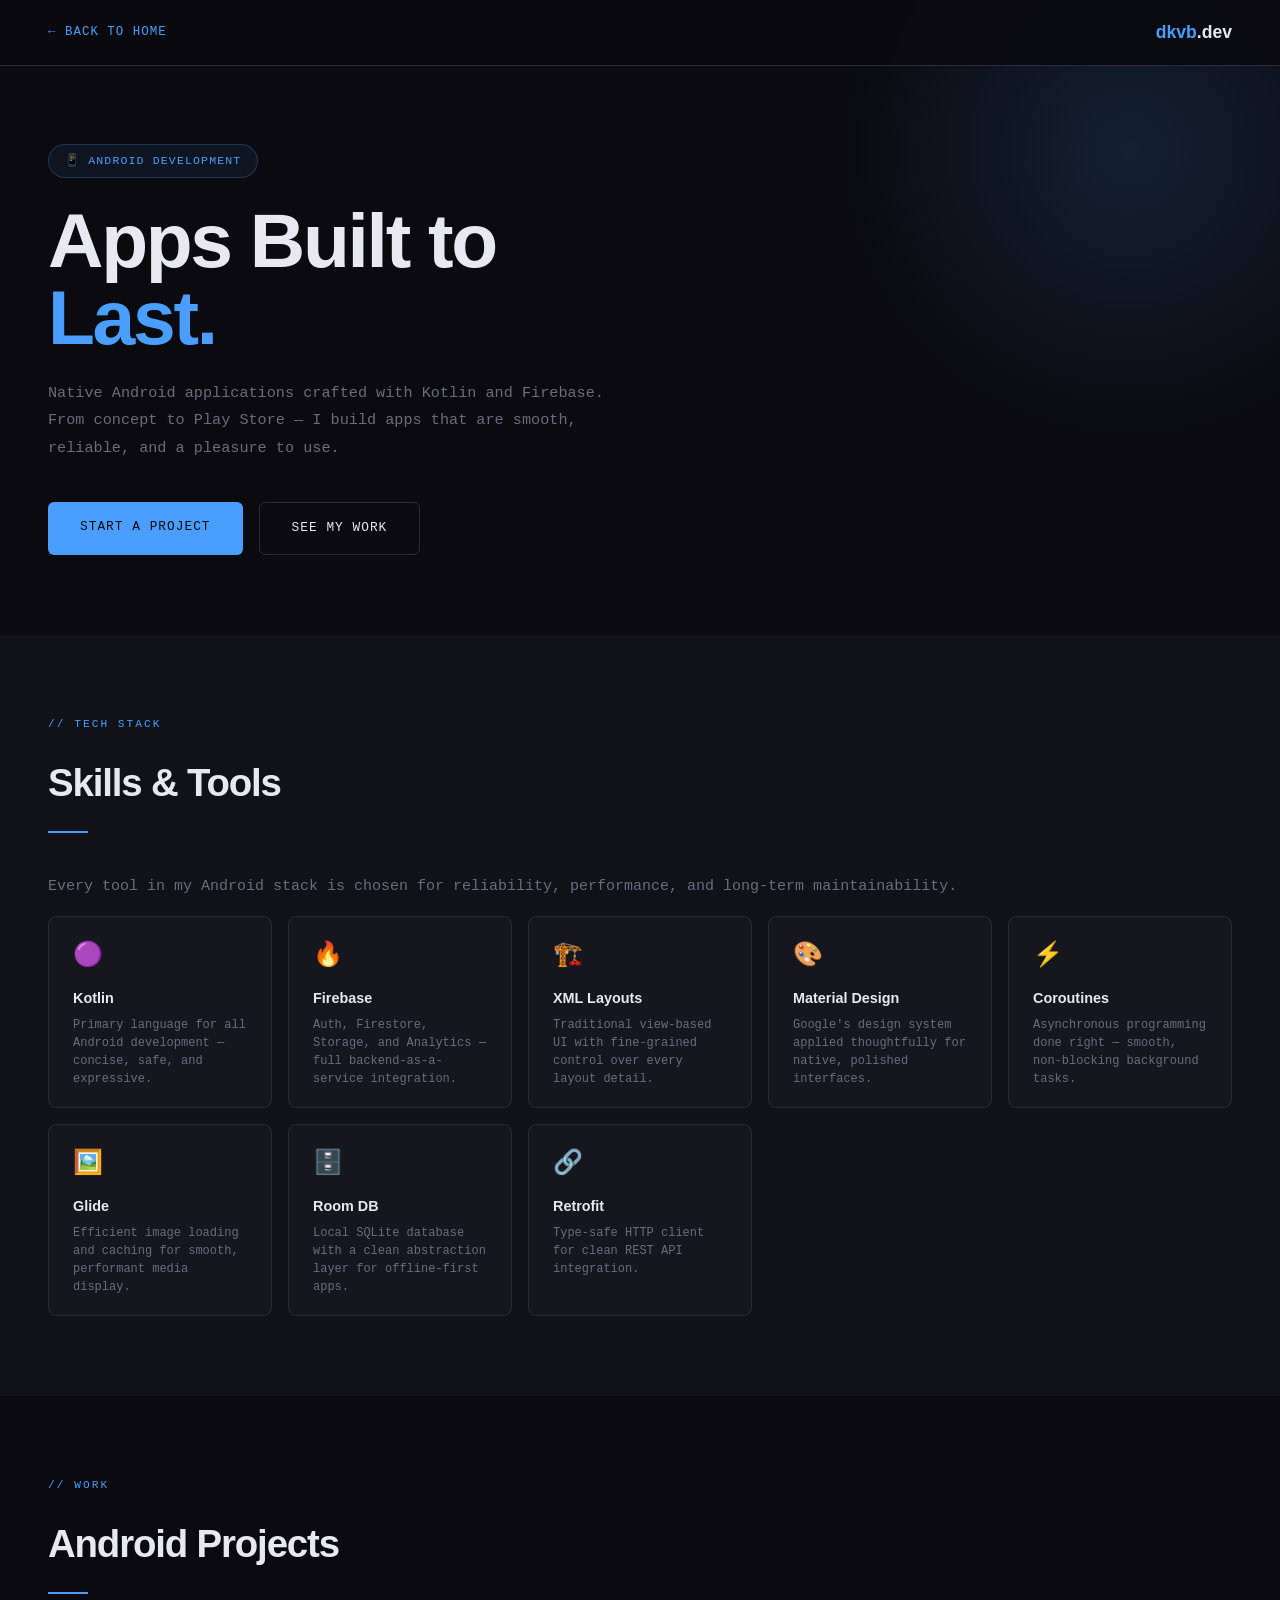
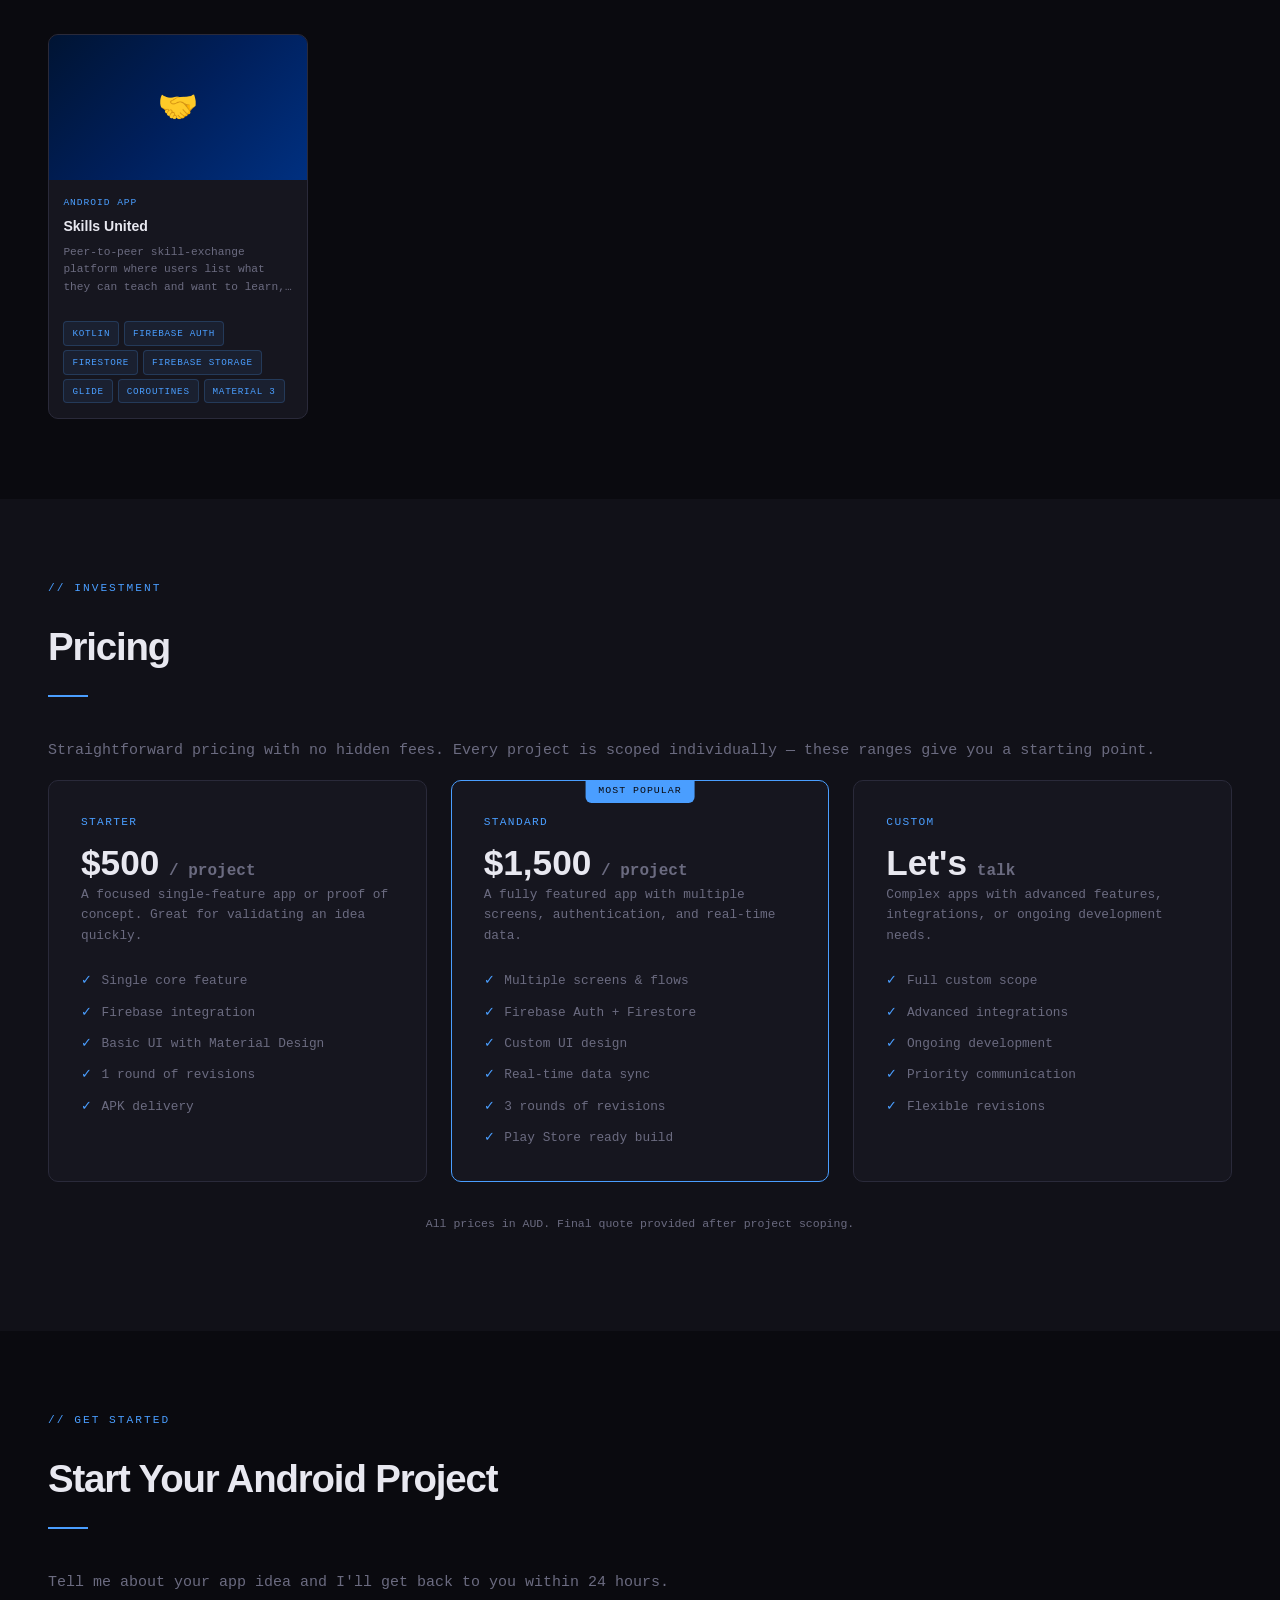
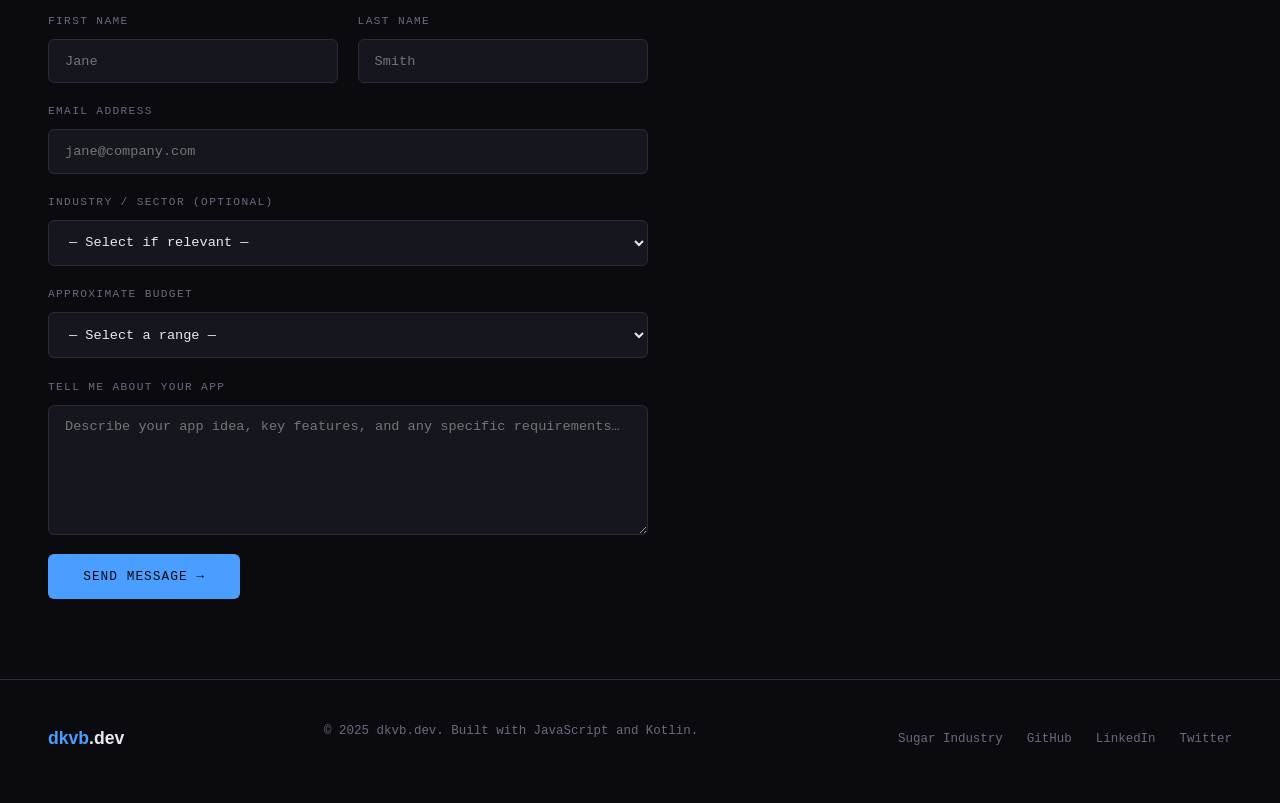
==== android-development.html @ ba016fec "Add files via upload" ====
<!DOCTYPE html>
<html lang="en">
<head>
<meta charset="UTF-8">
<meta name="viewport" content="width=device-width, initial-scale=1.0">
<title>Android App Development — dkvb.dev</title>
<meta name="description" content="Native Android app development by Dan Van Blerk, based in the Herbert River region, Queensland. Cost-effective freelance rates — no agency markups. Also offering front-end web, UI/UX design, and back-end development. Kotlin, Firebase, Jetpack Compose.">
<meta name="keywords" content="Android developer Herbert River Region, Android app development Queensland, Kotlin developer Australia, Firebase, Jetpack Compose, cost-effective Android development Herbert River Region, affordable app developer Queensland, freelance rates Android Australia, no agency markup app development, mobile app developer Herbert River Region">
<meta name="author" content="Dan Van Blerk">
<meta name="robots" content="index, follow">
<meta name="theme-color" content="#4A9EFF">
<link rel="canonical" href="https://dkvb.dev/android-development.html">
<meta property="og:type" content="website">
<meta property="og:url" content="https://dkvb.dev/android-development.html">
<meta property="og:title" content="Android App Development — dkvb.dev">
<meta property="og:description" content="Native Android app development with Kotlin and Firebase. Based in the Herbert River region, QLD — also offering front-end, UI/UX, and back-end development.">
<meta property="og:image" content="https://dkvb.dev/og-preview.png">
<meta property="og:image:width" content="1200">
<meta property="og:image:height" content="630">
<meta property="og:locale" content="en_AU">
<meta property="og:site_name" content="dkvb.dev">
<meta name="twitter:card" content="summary_large_image">
<meta name="twitter:url" content="https://dkvb.dev/android-development.html">
<meta name="twitter:image" content="https://dkvb.dev/og-preview.png">
<meta name="twitter:title" content="Android App Development — dkvb.dev">
<meta name="twitter:description" content="Android app development with Kotlin and Firebase. Based in the Herbert River region, QLD, Australia.">
<meta name="geo.region" content="AU-QLD">
<meta name="geo.position" content="-19.2576;146.8178">
<meta name="ICBM" content="-19.2576, 146.8178">
<meta name="geo.placename" content="Herbert River Region, Queensland, Australia">
<link rel="icon" type="image/x-icon" href="favicon.ico">
<link rel="apple-touch-icon" href="favicon.ico">
<meta name="google-site-verification" content="lRfXqEsO768V_a0W93cNCboDo1KRAW9qE23GHBty0Og" />

<!-- ── SECURITY ── -->
<meta name="referrer" content="strict-origin-when-cross-origin">
<meta http-equiv="Permissions-Policy" content="camera=(), microphone=(), geolocation=(), payment=(), usb=(), interest-cohort=()">
<meta http-equiv="Content-Security-Policy" content="
  default-src 'self';
  script-src 'self' 'unsafe-inline';
  style-src 'self' 'unsafe-inline';
  font-src 'self';
  img-src 'self' https://dkvb.dev data:;
  connect-src 'self' https://formspree.io;
  base-uri 'self';
  form-action 'self' https://formspree.io;
">
<script type="application/ld+json">
{
  "@context": "https://schema.org",
  "@type": "Service",
  "name": "Android App Development",
  "provider": {
    "@type": "Person",
    "name": "Dan Van Blerk",
    "url": "https://dkvb.dev"
  },
  "description": "Native Android app development using Kotlin, Jetpack Compose, and Firebase.",
  "areaServed": "AU",
  "serviceType": "Android App Development"
}
</script>
<style>

  /* ── SELF-HOSTED FONTS ── */
  @font-face {
    font-family: 'Syne';
    font-style: normal;
    font-weight: 400;
    font-display: swap;
    src: url('assets/fonts/syne-v24-latin-regular.woff2') format('woff2');
  }
  @font-face {
    font-family: 'Syne';
    font-style: normal;
    font-weight: 600;
    font-display: swap;
    src: url('assets/fonts/syne-v24-latin-600.woff2') format('woff2');
  }
  @font-face {
    font-family: 'Syne';
    font-style: normal;
    font-weight: 700;
    font-display: swap;
    src: url('assets/fonts/syne-v24-latin-700.woff2') format('woff2');
  }
  @font-face {
    font-family: 'Syne';
    font-style: normal;
    font-weight: 800;
    font-display: swap;
    src: url('assets/fonts/syne-v24-latin-800.woff2') format('woff2');
  }
  @font-face {
    font-family: 'DM Mono';
    font-style: normal;
    font-weight: 300;
    font-display: swap;
    src: url('assets/fonts/dm-mono-v16-latin-300.woff2') format('woff2');
  }
  @font-face {
    font-family: 'DM Mono';
    font-style: italic;
    font-weight: 300;
    font-display: swap;
    src: url('assets/fonts/dm-mono-v16-latin-300italic.woff2') format('woff2');
  }
  @font-face {
    font-family: 'DM Mono';
    font-style: normal;
    font-weight: 400;
    font-display: swap;
    src: url('assets/fonts/dm-mono-v16-latin-500.woff2') format('woff2');
  }
  @font-face {
    font-family: 'DM Mono';
    font-style: italic;
    font-weight: 400;
    font-display: swap;
    src: url('assets/fonts/dm-mono-v16-latin-500italic.woff2') format('woff2');
  }

  :root {
    --bg: #0a0a0f;
    --surface: #111118;
    --card: #16161f;
    --border: #2a2a3a;
    --accent: #4A9EFF;
    --accent-glow: rgba(74,158,255,0.15);
    --text: #e8e8f0;
    --muted: #6b6b80;
    --heading: 'Syne', sans-serif;
    --mono: 'DM Mono', monospace;
  }
  *, *::before, *::after { box-sizing: border-box; margin: 0; padding: 0; }
  html { scroll-behavior: smooth; }
  body { background: var(--bg); color: var(--text); font-family: var(--mono); font-size: 15px; line-height: 1.7; overflow-x: hidden; }

  /* ── BACK BAR ── */
  .back-bar {
    position: fixed; top: 0; left: 0; right: 0; z-index: 100;
    display: flex; align-items: center; gap: 1rem;
    padding: 1.1rem 3rem;
    background: rgba(10,10,15,0.9);
    backdrop-filter: blur(12px);
    border-bottom: 1px solid var(--border);
  }
  .back-btn {
    display: flex; align-items: center; gap: 0.5rem;
    color: var(--accent); text-decoration: none;
    font-size: 0.78rem; letter-spacing: 0.08em;
    text-transform: uppercase; transition: opacity 0.2s;
  }
  .back-btn:hover { opacity: 0.7; }
  .back-bar-logo {
    font-family: var(--heading); font-weight: 800;
    font-size: 1.1rem; color: var(--accent); margin-left: auto;
  }
  .back-bar-logo span { color: var(--text); }

  /* ── HERO ── */
  .page-hero {
    min-height: 52vh;
    display: flex; flex-direction: column; justify-content: center;
    padding: 9rem 3rem 5rem;
    position: relative; overflow: hidden;
  }
  .hero-glow {
    position: absolute; width: 600px; height: 600px; border-radius: 50%;
    background: radial-gradient(circle, var(--accent-glow) 0%, transparent 70%);
    top: -150px; right: -150px;
    animation: pulse 6s ease-in-out infinite;
  }
  @keyframes pulse { 0%,100% { transform: scale(1); } 50% { transform: scale(1.1); } }
  .page-badge {
    display: inline-flex; align-items: center; gap: 0.5rem;
    background: rgba(74,158,255,0.08); border: 1px solid rgba(74,158,255,0.25);
    border-radius: 100px; padding: 0.4rem 1rem;
    font-size: 0.72rem; letter-spacing: 0.1em; text-transform: uppercase;
    color: var(--accent); margin-bottom: 1.5rem; width: fit-content;
  }
  h1 {
    font-family: var(--heading); font-size: clamp(2.8rem, 6vw, 5.5rem);
    font-weight: 800; line-height: 1; letter-spacing: -0.03em; margin-bottom: 1.5rem;
  }
  h1 span { color: var(--accent); }
  .page-sub { max-width: 560px; color: var(--muted); font-size: 0.95rem; line-height: 1.8; margin-bottom: 2.5rem; }
  .hero-ctas { display: flex; gap: 1rem; flex-wrap: wrap; }
  .btn {
    padding: 0.9rem 2rem; font-family: var(--mono); font-size: 0.8rem;
    letter-spacing: 0.08em; text-transform: uppercase; text-decoration: none;
    border-radius: 6px; border: none; cursor: pointer; transition: all 0.25s; display: inline-block;
  }
  .btn-primary { background: var(--accent); color: #0a0a0f; }
  .btn-primary:hover { background: #fff; transform: translateY(-2px); box-shadow: 0 8px 30px rgba(74,158,255,0.3); }
  .btn-ghost { background: transparent; color: var(--text); border: 1px solid var(--border); }
  .btn-ghost:hover { border-color: var(--accent); color: var(--accent); transform: translateY(-2px); }

  /* ── SECTIONS ── */
  section { padding: 5rem 3rem; }
  section:nth-child(even) { background: var(--surface); }
  .section-label { font-size: 0.7rem; text-transform: uppercase; letter-spacing: 0.18em; color: var(--accent); margin-bottom: 1rem; }
  h2 { font-family: var(--heading); font-size: clamp(1.8rem, 3vw, 2.6rem); font-weight: 800; letter-spacing: -0.03em; margin-bottom: 1rem; }
  .section-divider { width: 40px; height: 2px; background: var(--accent); margin-bottom: 2.5rem; }
  p { color: var(--muted); line-height: 1.8; margin-bottom: 1rem; }

  /* ── SKILLS GRID ── */
  .skills-grid {
    display: grid; grid-template-columns: repeat(auto-fill, minmax(200px, 1fr));
    gap: 1rem; margin-top: 1rem;
  }
  .skill-item {
    background: var(--card); border: 1px solid var(--border);
    border-radius: 8px; padding: 1.2rem 1.5rem;
    transition: border-color 0.2s, transform 0.2s;
  }
  .skill-item:hover { border-color: var(--accent); transform: translateY(-3px); }
  .skill-icon { font-size: 1.5rem; margin-bottom: 0.6rem; display: block; }
  .skill-name { font-family: var(--heading); font-size: 0.9rem; font-weight: 700; color: var(--text); margin-bottom: 0.3rem; }
  .skill-desc { font-size: 0.75rem; color: var(--muted); line-height: 1.5; }

  /* ── PORTFOLIO ── */
  .tag {
    font-size: 0.65rem; letter-spacing: 0.08em; text-transform: uppercase;
    padding: 0.25rem 0.6rem; border-radius: 4px;
    background: rgba(74,158,255,0.08); color: var(--accent);
    border: 1px solid rgba(74,158,255,0.2);
  }
  .wip-badge {
    display: inline-flex; align-items: center; gap: 0.4rem;
    background: rgba(74,158,255,0.1); border: 1px solid rgba(74,158,255,0.3);
    border-radius: 100px; padding: 0.25rem 0.7rem;
    font-size: 0.65rem; letter-spacing: 0.08em; text-transform: uppercase; color: var(--accent);
    margin-top: 0.8rem; width: fit-content;
  }
  .wip-dot { width: 5px; height: 5px; border-radius: 50%; background: var(--accent); animation: blink 1.5s infinite; }
  @keyframes blink { 0%,100%{opacity:1;} 50%{opacity:0.2;} }
  .modal-link {
    display: inline-flex; align-items: center; gap: 0.5rem;
    margin-top: 1.5rem; color: var(--accent); font-size: 0.8rem;
    text-decoration: none; border-bottom: 1px solid rgba(255,255,255,0.2);
    padding-bottom: 2px; transition: border-color 0.2s;
  }
  .modal-link:hover { border-color: var(--accent); }

  /* ── PRICING ── */
  .pricing-grid { display: grid; grid-template-columns: repeat(auto-fit, minmax(240px, 1fr)); gap: 1.5rem; margin-top: 1rem; }
  .pricing-card {
    background: var(--card); border: 1px solid var(--border);
    border-radius: 10px; padding: 2rem; position: relative;
    transition: border-color 0.2s;
  }
  .pricing-card.featured { border-color: var(--accent); }
  .pricing-card.featured::before {
    content: 'Most Popular';
    position: absolute; top: -1px; left: 50%; transform: translateX(-50%);
    background: var(--accent); color: #0a0a0f;
    font-size: 0.62rem; letter-spacing: 0.1em; text-transform: uppercase;
    padding: 0.2rem 0.8rem; border-radius: 0 0 6px 6px;
  }
  .pricing-tier { font-size: 0.7rem; text-transform: uppercase; letter-spacing: 0.12em; color: var(--accent); margin-bottom: 0.8rem; }
  .pricing-price { font-family: var(--heading); font-size: 2.2rem; font-weight: 800; color: var(--text); line-height: 1; margin-bottom: 0.3rem; }
  .pricing-price span { font-size: 1rem; color: var(--muted); font-family: var(--mono); }
  .pricing-desc { font-size: 0.8rem; color: var(--muted); margin-bottom: 1.5rem; line-height: 1.6; }
  .pricing-features { list-style: none; display: flex; flex-direction: column; gap: 0.6rem; }
  .pricing-features li { font-size: 0.8rem; color: var(--muted); display: flex; gap: 0.6rem; align-items: flex-start; }
  .pricing-features li::before { content: '✓'; color: var(--accent); flex-shrink: 0; }
  .pricing-note { font-size: 0.72rem; color: var(--muted); margin-top: 2rem; text-align: center; }

  /* ── CONTACT FORM ── */
  .contact-wrap { max-width: 600px; }
  form { display: flex; flex-direction: column; gap: 1.2rem; }
  .form-row { display: grid; grid-template-columns: 1fr 1fr; gap: 1.2rem; }
  .form-group { display: flex; flex-direction: column; gap: 0.5rem; }
  label { font-size: 0.7rem; text-transform: uppercase; letter-spacing: 0.12em; color: var(--muted); }
  input, textarea, select {
    background: var(--card); border: 1px solid var(--border); border-radius: 6px;
    padding: 0.85rem 1rem; color: var(--text); font-family: var(--mono);
    font-size: 0.85rem; transition: border-color 0.2s, box-shadow 0.2s; outline: none; width: 100%;
  }
  input:focus, textarea:focus, select:focus { border-color: var(--accent); box-shadow: 0 0 0 3px rgba(74,158,255,0.1); }
  textarea { resize: vertical; min-height: 130px; }
  select option { background: var(--card); }
  .btn-submit {
    background: var(--accent); color: #0a0a0f; padding: 0.95rem 2.2rem;
    font-family: var(--mono); font-size: 0.8rem; letter-spacing: 0.08em;
    text-transform: uppercase; border: none; border-radius: 6px; cursor: pointer; transition: all 0.25s;
    width: fit-content;
  }
  .btn-submit:hover { background: #fff; transform: translateY(-2px); box-shadow: 0 8px 30px rgba(74,158,255,0.3); }
  .form-success {
    display: none; padding: 1rem 1.5rem;
    background: rgba(74,158,255,0.08); border: 1px solid rgba(74,158,255,0.3);
    border-radius: 8px; color: var(--accent); font-size: 0.85rem; margin-top: 1rem;
  }
  .form-success.visible { display: block; }

  /* ── FOOTER ── */
  footer {
    background: var(--bg); border-top: 1px solid var(--border);
    padding: 2.5rem 3rem; display: flex;
    justify-content: space-between; align-items: center; flex-wrap: wrap; gap: 1rem;
  }
  .footer-logo { font-family: var(--heading); font-weight: 800; font-size: 1.1rem; color: var(--accent); }
  .footer-links { display: flex; gap: 1.5rem; }
  .footer-links a { color: var(--muted); text-decoration: none; font-size: 0.78rem; transition: color 0.2s; }
  .footer-links a:hover { color: var(--accent); }
  .footer-logo span { color: var(--text); }
  footer p { color: var(--muted); font-size: 0.78rem; }

  /* reveal */
  .reveal { opacity: 0; transform: translateY(24px); transition: opacity 0.6s ease, transform 0.6s ease; }
  .reveal.visible { opacity: 1; transform: translateY(0); }

  /* ── MODAL ── */
  .modal-bg {
    display: none; position: fixed; inset: 0; z-index: 200;
    background: rgba(0,0,0,0.85); backdrop-filter: blur(8px);
    align-items: center; justify-content: center;
    padding: 2rem; overflow-y: auto;
  }
  .modal-bg.open { display: flex; }
  .modal {
    background: var(--card); border: 1px solid var(--border);
    border-radius: 14px; max-width: 520px; width: 100%;
    max-height: 90vh; overflow-y: auto;
    padding: 2.5rem; position: relative;
    animation: modalIn 0.3s ease;
    scrollbar-width: thin; scrollbar-color: var(--border) transparent;
  }
  .modal::-webkit-scrollbar { width: 4px; }
  .modal::-webkit-scrollbar-track { background: transparent; }
  .modal::-webkit-scrollbar-thumb { background: var(--border); border-radius: 4px; }
  @keyframes modalIn {
    from { transform: scale(0.92) translateY(20px); opacity: 0; }
    to   { transform: scale(1) translateY(0); opacity: 1; }
  }
  .modal-close {
    position: absolute; top: 1.2rem; right: 1.2rem;
    background: var(--border); border: none; color: var(--muted);
    width: 32px; height: 32px; border-radius: 50%;
    cursor: pointer; font-size: 1rem;
    display: flex; align-items: center; justify-content: center;
    transition: background 0.2s;
  }
  .modal-close:hover { background: var(--accent); color: #0a0a0f; }
  .modal-type { color: var(--accent); font-size: 0.75rem; text-transform: uppercase; letter-spacing: 0.1em; margin-bottom: 0.5rem; }
  .modal-title { font-family: var(--heading); font-size: 1.5rem; font-weight: 800; margin-bottom: 0.8rem; }
  .modal-desc { color: var(--muted); line-height: 1.8; font-size: 0.88rem; }
  .modal-tags { display: flex; flex-wrap: wrap; gap: 0.5rem; margin-top: 1.2rem; }
  .modal-screenshot-viewport { position: relative; }
  .modal-screenshot-track {
    display: flex; gap: 0.8rem; overflow-x: auto;
    -webkit-overflow-scrolling: touch; padding-bottom: 0.8rem;
    margin-bottom: 0.6rem;
    scrollbar-width: thin; scrollbar-color: var(--accent) var(--border);
    scroll-behavior: smooth;
  }
  .modal-screenshot-track::-webkit-scrollbar { height: 8px; }
  .modal-screenshot-track::-webkit-scrollbar-track { background: var(--border); border-radius: 4px; }
  .modal-screenshot-track::-webkit-scrollbar-thumb { background: var(--accent); border-radius: 4px; }
  .modal-screenshot {
    flex: 0 0 auto;
    border-radius: 8px; overflow: hidden;
    border: 1px solid var(--border);
    max-height: 320px;
    background: var(--bg);
    display: flex; align-items: center; justify-content: center;
  }
  .modal-screenshot img { max-width: 100%; max-height: 320px; width: auto; height: auto; object-fit: contain; display: block; }
  .modal-scroll-arrow {
    position: absolute; top: 50%; transform: translateY(-50%);
    width: 32px; height: 32px; border-radius: 50%;
    background: rgba(10,10,15,0.85); border: 1px solid var(--accent);
    color: var(--accent); font-size: 1rem; cursor: pointer;
    display: flex; align-items: center; justify-content: center;
    z-index: 5; transition: background 0.2s; opacity: 0.9;
  }
  .modal-scroll-arrow:hover { background: var(--accent); color: #0a0a0f; }
  .modal-scroll-arrow.left { left: 4px; }
  .modal-scroll-arrow.right { right: 4px; }
  .modal-screenshot-hint { font-size: 0.65rem; color: var(--muted); text-align: center; letter-spacing: 0.08em; text-transform: uppercase; margin-bottom: 1.2rem; }

  /* ── SKIP LINK ── */
  .skip-link {
    position: absolute; top: -100px; left: 1rem;
    background: var(--accent); color: #0a0a0f;
    padding: 0.5rem 1rem; border-radius: 0 0 6px 6px;
    font-size: 0.8rem; text-decoration: none; z-index: 999;
    transition: top 0.2s;
  }
  .skip-link:focus { top: 0; }

  @media (max-width: 768px) {

    .portfolio-grid,
    .projects-grid { grid-template-columns: repeat(2, 1fr); }
    .featured-card { grid-column: span 2; }

    .back-bar { padding: 1rem 1.5rem; }
    .page-hero, section { padding-left: 1.5rem; padding-right: 1.5rem; }
    h1 { font-size: 2.5rem; }
    .form-row { grid-template-columns: 1fr; }
    footer { flex-direction: column; text-align: center; }
  }

  /* ── UNIFIED PROJECT CARD GRID ── */
  .portfolio-grid,
  .projects-grid {
    display: grid;
    grid-template-columns: repeat(auto-fill, minmax(240px, 260px));
    gap: 1rem;
  }
  .project-card {
    background: var(--card);
    border: 1px solid var(--border);
    border-radius: 10px;
    overflow: hidden;
    transition: transform 0.3s, box-shadow 0.3s, opacity 0.3s;
    cursor: pointer;
    display: flex;
    flex-direction: column;
    width: 100%;
  }
  .project-card:hover {
    transform: translateY(-4px);
    box-shadow: 0 12px 30px rgba(0,0,0,0.4);
  }
  .project-card.hidden { display: none; }
  .project-img {
    width: 100%;
    aspect-ratio: 16/9;
    display: flex;
    align-items: center;
    justify-content: center;
    font-size: 2rem;
    position: relative;
    overflow: hidden;
    flex-shrink: 0;
  }
  .project-overlay {
    position: absolute; inset: 0;
    background: rgba(10,10,15,0.7);
    display: flex; align-items: center; justify-content: center;
    opacity: 0; transition: opacity 0.3s;
    font-size: 0.65rem; letter-spacing: 0.12em;
    text-transform: uppercase; color: var(--accent);
  }
  .project-card:hover .project-overlay { opacity: 1; }
  .project-body {
    padding: 0.9rem;
    display: flex;
    flex-direction: column;
    flex: 1;
  }
  .project-type {
    font-size: 0.6rem;
    text-transform: uppercase;
    letter-spacing: 0.1em;
    color: var(--accent);
    margin-bottom: 0.25rem;
  }
  .project-name {
    font-family: var(--heading);
    font-size: 0.88rem;
    font-weight: 700;
    margin-bottom: 0.3rem;
    color: var(--text);
  }
  .project-desc {
    color: var(--muted);
    font-size: 0.7rem;
    line-height: 1.55;
    display: -webkit-box;
    -webkit-line-clamp: 3;
    -webkit-box-orient: vertical;
    overflow: hidden;
  }
  .project-meta {
    display: flex; justify-content: space-between; align-items: center;
    margin-top: auto; padding-top: 0.7rem;
    border-top: 1px solid var(--border);
    font-size: 0.62rem; color: var(--muted);
  }
  .project-tech { display: flex; gap: 0.3rem; }
  .tech-dot {
    width: 16px; height: 16px; border-radius: 50%;
    background: var(--border);
    display: flex; align-items: center; justify-content: center;
    font-size: 0.48rem; color: var(--text); font-weight: bold;
  }
  .project-tags { display: flex; flex-wrap: wrap; gap: 0.3rem; margin-top: 0.6rem; }
  .project-tags .tag {
    font-size: 0.58rem; padding: 0.2rem 0.5rem;
  }

</style>
</head>
<body>

<!-- BACK BAR -->
<a href="#main-content" class="skip-link">Skip to main content</a>
<header role="banner">
  <div class="back-bar">
    <a href="index.html" class="back-btn">← Back to Home</a>
    <div class="back-bar-logo">dkvb<span>.dev</span></div>
  </div>
</header>

<main id="main-content">

<!-- HERO -->
<section class="page-hero" aria-label="Android Development Introduction">
  <div class="hero-glow"></div>
  <div class="page-badge">📱 Android Development</div>
  <h1>Apps Built to<br><span>Last.</span></h1>
  <p class="page-sub">Native Android applications crafted with Kotlin and Firebase. From concept to Play Store — I build apps that are smooth, reliable, and a pleasure to use.</p>
  <div class="hero-ctas">
    <a href="#contact" class="btn btn-primary">Start a Project</a>
    <a href="#portfolio" class="btn btn-ghost">See My Work</a>
  </div>
</section>

<!-- SKILLS & TOOLS -->
<section id="skills" aria-label="Skills and Tools">
  <div class="reveal">
    <div class="section-label">// Tech Stack</div>
    <h2>Skills &amp; Tools</h2>
    <div class="section-divider"></div>
    <p>Every tool in my Android stack is chosen for reliability, performance, and long-term maintainability.</p>
  </div>
  <div class="skills-grid reveal">
    <div class="skill-item">
      <span class="skill-icon">🟣</span>
      <div class="skill-name">Kotlin</div>
      <div class="skill-desc">Primary language for all Android development — concise, safe, and expressive.</div>
    </div>
    <div class="skill-item">
      <span class="skill-icon">🔥</span>
      <div class="skill-name">Firebase</div>
      <div class="skill-desc">Auth, Firestore, Storage, and Analytics — full backend-as-a-service integration.</div>
    </div>
    <div class="skill-item">
      <span class="skill-icon">🏗️</span>
      <div class="skill-name">XML Layouts</div>
      <div class="skill-desc">Traditional view-based UI with fine-grained control over every layout detail.</div>
    </div>
    <div class="skill-item">
      <span class="skill-icon">🎨</span>
      <div class="skill-name">Material Design</div>
      <div class="skill-desc">Google's design system applied thoughtfully for native, polished interfaces.</div>
    </div>
    <div class="skill-item">
      <span class="skill-icon">⚡</span>
      <div class="skill-name">Coroutines</div>
      <div class="skill-desc">Asynchronous programming done right — smooth, non-blocking background tasks.</div>
    </div>
    <div class="skill-item">
      <span class="skill-icon">🖼️</span>
      <div class="skill-name">Glide</div>
      <div class="skill-desc">Efficient image loading and caching for smooth, performant media display.</div>
    </div>
    <div class="skill-item">
      <span class="skill-icon">🗄️</span>
      <div class="skill-name">Room DB</div>
      <div class="skill-desc">Local SQLite database with a clean abstraction layer for offline-first apps.</div>
    </div>
    <div class="skill-item">
      <span class="skill-icon">🔗</span>
      <div class="skill-name">Retrofit</div>
      <div class="skill-desc">Type-safe HTTP client for clean REST API integration.</div>
    </div>
  </div>
</section>

<!-- PORTFOLIO -->
<section id="portfolio" aria-label="Portfolio">
  <div class="reveal">
    <div class="section-label">// Work</div>
    <h2>Android Projects</h2>
    <div class="section-divider"></div>
  </div>
  <div class="projects-grid reveal">
    <div class="project-card">
      <div class="project-img" style="background: linear-gradient(135deg,#001433,#001F5B,#003080);">🤝</div>
      <div class="project-body">
        <div class="project-type">Android App</div>
        <div class="project-name">Skills United</div>
        <p class="project-desc">Peer-to-peer skill-exchange platform where users list what they can teach and want to learn, then connect via real-time one-to-one chat. Features a full custom theme engine, live multi-tag search, persistent in-app notifications, and a real-time inbox.</p>
        <div class="project-tags">
          <span class="tag">Kotlin</span>
          <span class="tag">Firebase Auth</span>
          <span class="tag">Firestore</span>
          <span class="tag">Firebase Storage</span>
          <span class="tag">Glide</span>
          <span class="tag">Coroutines</span>
          <span class="tag">Material 3</span>
        </div>
      </div>
    </div>
  </div>
</section>

<!-- PRICING -->
<section id="pricing" aria-label="Pricing">
  <div class="reveal">
    <div class="section-label">// Investment</div>
    <h2>Pricing</h2>
    <div class="section-divider"></div>
    <p>Straightforward pricing with no hidden fees. Every project is scoped individually — these ranges give you a starting point.</p>
  </div>
  <div class="pricing-grid reveal">
    <div class="pricing-card">
      <div class="pricing-tier">Starter</div>
      <div class="pricing-price">$500 <span>/ project</span></div>
      <p class="pricing-desc">A focused single-feature app or proof of concept. Great for validating an idea quickly.</p>
      <ul class="pricing-features">
        <li>Single core feature</li>
        <li>Firebase integration</li>
        <li>Basic UI with Material Design</li>
        <li>1 round of revisions</li>
        <li>APK delivery</li>
      </ul>
    </div>
    <div class="pricing-card featured">
      <div class="pricing-tier">Standard</div>
      <div class="pricing-price">$1,500 <span>/ project</span></div>
      <p class="pricing-desc">A fully featured app with multiple screens, authentication, and real-time data.</p>
      <ul class="pricing-features">
        <li>Multiple screens & flows</li>
        <li>Firebase Auth + Firestore</li>
        <li>Custom UI design</li>
        <li>Real-time data sync</li>
        <li>3 rounds of revisions</li>
        <li>Play Store ready build</li>
      </ul>
    </div>
    <div class="pricing-card">
      <div class="pricing-tier">Custom</div>
      <div class="pricing-price">Let's <span>talk</span></div>
      <p class="pricing-desc">Complex apps with advanced features, integrations, or ongoing development needs.</p>
      <ul class="pricing-features">
        <li>Full custom scope</li>
        <li>Advanced integrations</li>
        <li>Ongoing development</li>
        <li>Priority communication</li>
        <li>Flexible revisions</li>
      </ul>
    </div>
  </div>
  <p class="pricing-note reveal">All prices in AUD. Final quote provided after project scoping.</p>
</section>

<!-- CONTACT -->
<section id="contact" aria-label="Contact">
  <div class="reveal">
    <div class="section-label">// Get Started</div>
    <h2>Start Your Android Project</h2>
    <div class="section-divider"></div>
    <p>Tell me about your app idea and I'll get back to you within 24 hours.</p>
  </div>
  <div class="contact-wrap reveal">
    <form id="contactForm">
      <div class="form-row">
        <div class="form-group">
          <label for="fname">First Name</label>
          <input type="text" id="fname" name="first_name" placeholder="Jane" maxlength="50" pattern="[A-Za-z\s\-']{1,50}" title="Letters, spaces, hyphens and apostrophes only" required>
        </div>
        <div class="form-group">
          <label for="lname">Last Name</label>
          <input type="text" id="lname" name="last_name" placeholder="Smith" maxlength="50" pattern="[A-Za-z\s\-']{1,50}" title="Letters, spaces, hyphens and apostrophes only" required>
        </div>
      </div>
      <div class="form-group">
        <label for="email">Email Address</label>
        <input type="email" id="email" name="email" placeholder="jane@company.com" maxlength="254" required>
      </div>
      <div class="form-group">
        <label for="industry">Industry / Sector (optional)</label>
        <select id="industry" name="industry">
          <option value="">— Select if relevant —</option>
          <option>Sugar Industry / Agriculture (Herbert River)</option>
          <option>Small Business / Retail</option>
          <option>Hospitality / Tourism</option>
          <option>Trades / Construction</option>
          <option>Other</option>
        </select>
      </div>
      <div class="form-group">
        <label for="budget">Approximate Budget</label>
        <select id="budget" name="budget">
          <option value="">— Select a range —</option>
          <option>Under $500</option>
          <option>$500 – $1,500</option>
          <option>$1,500 – $5,000</option>
          <option>$5,000+</option>
          <option>Prefer to discuss</option>
        </select>
      </div>
      <div class="form-group">
        <label for="message">Tell Me About Your App</label>
        <textarea id="message" name="message" placeholder="Describe your app idea, key features, and any specific requirements…" maxlength="2000" required></textarea>
      </div>
      <input type="hidden" name="service" value="Android App Development">
      <!-- Honeypot — hidden from real users, bots will fill it -->
      <div style="display:none;" aria-hidden="true">
        <label for="website">Website</label>
        <input type="text" id="website" name="_gotcha" tabindex="-1" autocomplete="off">
      </div>
      <button type="submit" class="btn-submit">Send Message →</button>
      <div class="form-success" id="formSuccess">✅ Message sent! I'll be in touch within 24 hours.</div>
    </form>
  </div>
</section>

</main>

<footer role="contentinfo">
  <div class="footer-logo">dkvb<span>.dev</span></div>
  <p>© 2025 dkvb.dev. Built with JavaScript and Kotlin.</p>
  <div class="footer-links">
    <a href="sugar-industry.html">Sugar Industry</a>
    <a href="https://github.com/DanielvanBlerk-dev" target="_blank" rel="noopener noreferrer">GitHub</a>
    <a href="#">LinkedIn</a>
    <a href="#">Twitter</a>
  </div>
</footer>

<!-- MODAL -->
<div class="modal-bg" id="modalBg">
  <div class="modal">
    <button class="modal-close" id="modalClose">✕</button>
    <div class="modal-screenshot-viewport">
      <button class="modal-scroll-arrow left" id="modalScrollLeft" aria-label="Scroll left">‹</button>
      <div class="modal-screenshot-track" id="modalScreenshotTrack">
        <div class="modal-screenshot">
          <img src="https://dkvb.dev/assets/skills-united/screenshot1.jpg" alt="Skills United screenshot 1">
        </div>
        <div class="modal-screenshot">
          <img src="https://dkvb.dev/assets/skills-united/screenshot2.jpg" alt="Skills United screenshot 2">
        </div>
        <div class="modal-screenshot">
          <img src="https://dkvb.dev/assets/skills-united/screenshot3.jpg" alt="Skills United screenshot 3">
        </div>
        <div class="modal-screenshot">
          <img src="https://dkvb.dev/assets/skills-united/screenshot4.jpg" alt="Skills United screenshot 4">
        </div>
        <div class="modal-screenshot">
          <img src="https://dkvb.dev/assets/skills-united/screenshot5.jpg" alt="Skills United screenshot 5">
        </div>
      </div>
      <button class="modal-scroll-arrow right" id="modalScrollRight" aria-label="Scroll right">›</button>
    </div>
    <div class="modal-screenshot-hint">scroll or use arrows to view</div>
    <div class="modal-type">Android App</div>
    <div class="modal-title">Skills United</div>
    <p class="modal-desc">Peer-to-peer skill-exchange platform where users list what they can teach and want to learn, then connect via real-time one-to-one chat. Built with Kotlin and Firebase.</p>
    <div class="modal-tags">
      <span class="tag">Kotlin</span>
      <span class="tag">Firebase Auth</span>
      <span class="tag">Firestore</span>
      <span class="tag">Firebase Storage</span>
      <span class="tag">Glide</span>
      <span class="tag">Coroutines</span>
      <span class="tag">Material 3</span>
    </div>
    <a href="https://github.com/DanielvanBlerk-dev/skillsunited-dev" target="_blank" rel="noopener noreferrer" class="modal-link">View live project ↗</a>
  </div>
</div>

<script>
const reveals = document.querySelectorAll('.reveal');
const observer = new IntersectionObserver(entries => {
  entries.forEach(e => { if (e.isIntersecting) { e.target.classList.add('visible'); observer.unobserve(e.target); } });
}, { threshold: 0.1, rootMargin: '0px 0px -40px 0px' });
reveals.forEach(r => observer.observe(r));

// Modal
const modal = document.getElementById('modalBg');
document.querySelector('.project-card').addEventListener('click', () => modal.classList.add('open'));
document.getElementById('modalClose').addEventListener('click', () => modal.classList.remove('open'));
modal.addEventListener('click', e => { if (e.target === modal) modal.classList.remove('open'); });

// Screenshot scroll arrows
const scrollTrack = document.getElementById('modalScreenshotTrack');
document.getElementById('modalScrollLeft').addEventListener('click', () => {
  scrollTrack.scrollBy({ left: -scrollTrack.clientWidth * 0.6, behavior: 'smooth' });
});
document.getElementById('modalScrollRight').addEventListener('click', () => {
  scrollTrack.scrollBy({ left: scrollTrack.clientWidth * 0.6, behavior: 'smooth' });
});

document.getElementById('contactForm').addEventListener('submit', async function(e) {
  e.preventDefault();
  const btn = this.querySelector('.btn-submit');
  btn.textContent = 'Sending…'; btn.disabled = true;
  try {
    const res = await fetch('https://formspree.io/f/mkoyqapk', {
      method: 'POST', headers: { 'Accept': 'application/json' }, body: new FormData(this)
    });
    if (res.ok) { document.getElementById('formSuccess').classList.add('visible'); this.reset(); }
    else { alert('Something went wrong. Please email me directly at vanblerkdaniel@gmail.com'); }
  } catch { alert('Something went wrong. Please email me directly at vanblerkdaniel@gmail.com'); }
  btn.textContent = 'Send Message →'; btn.disabled = false;
});
</script>
</body>
</html>
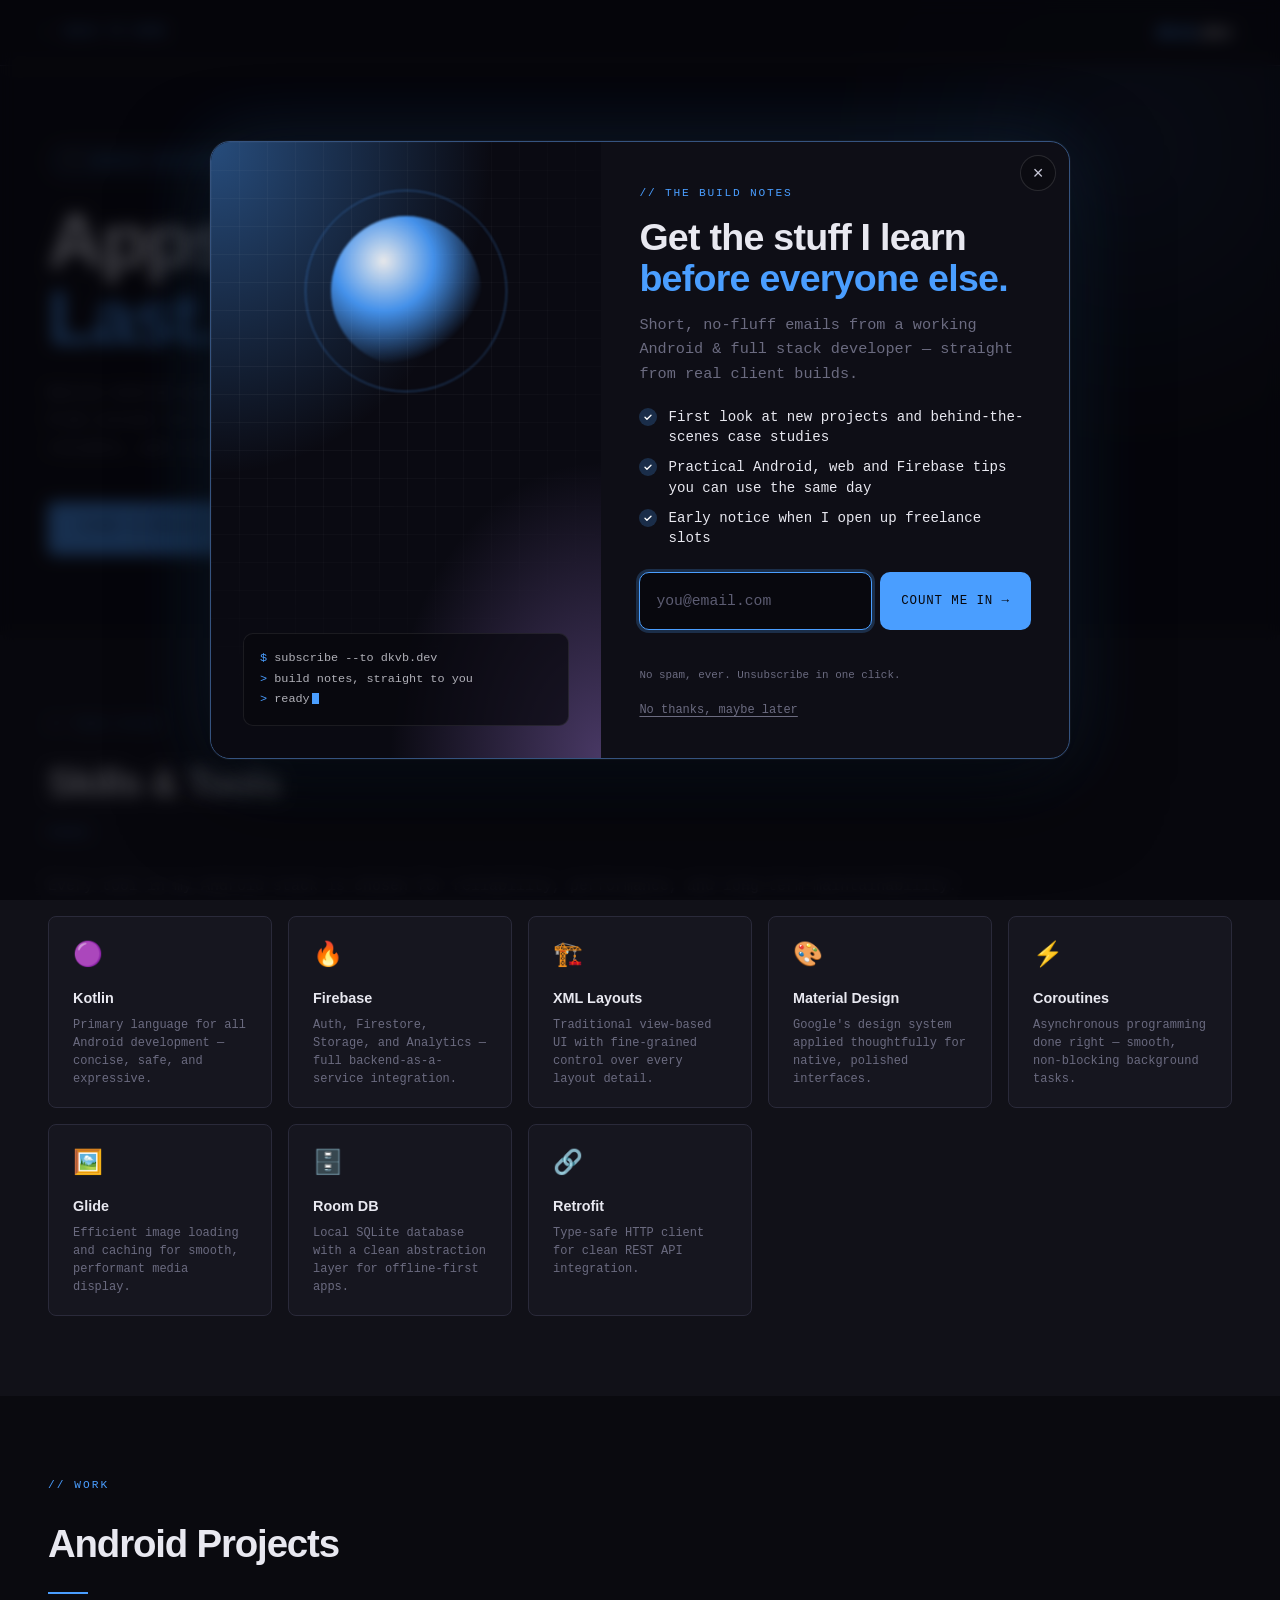
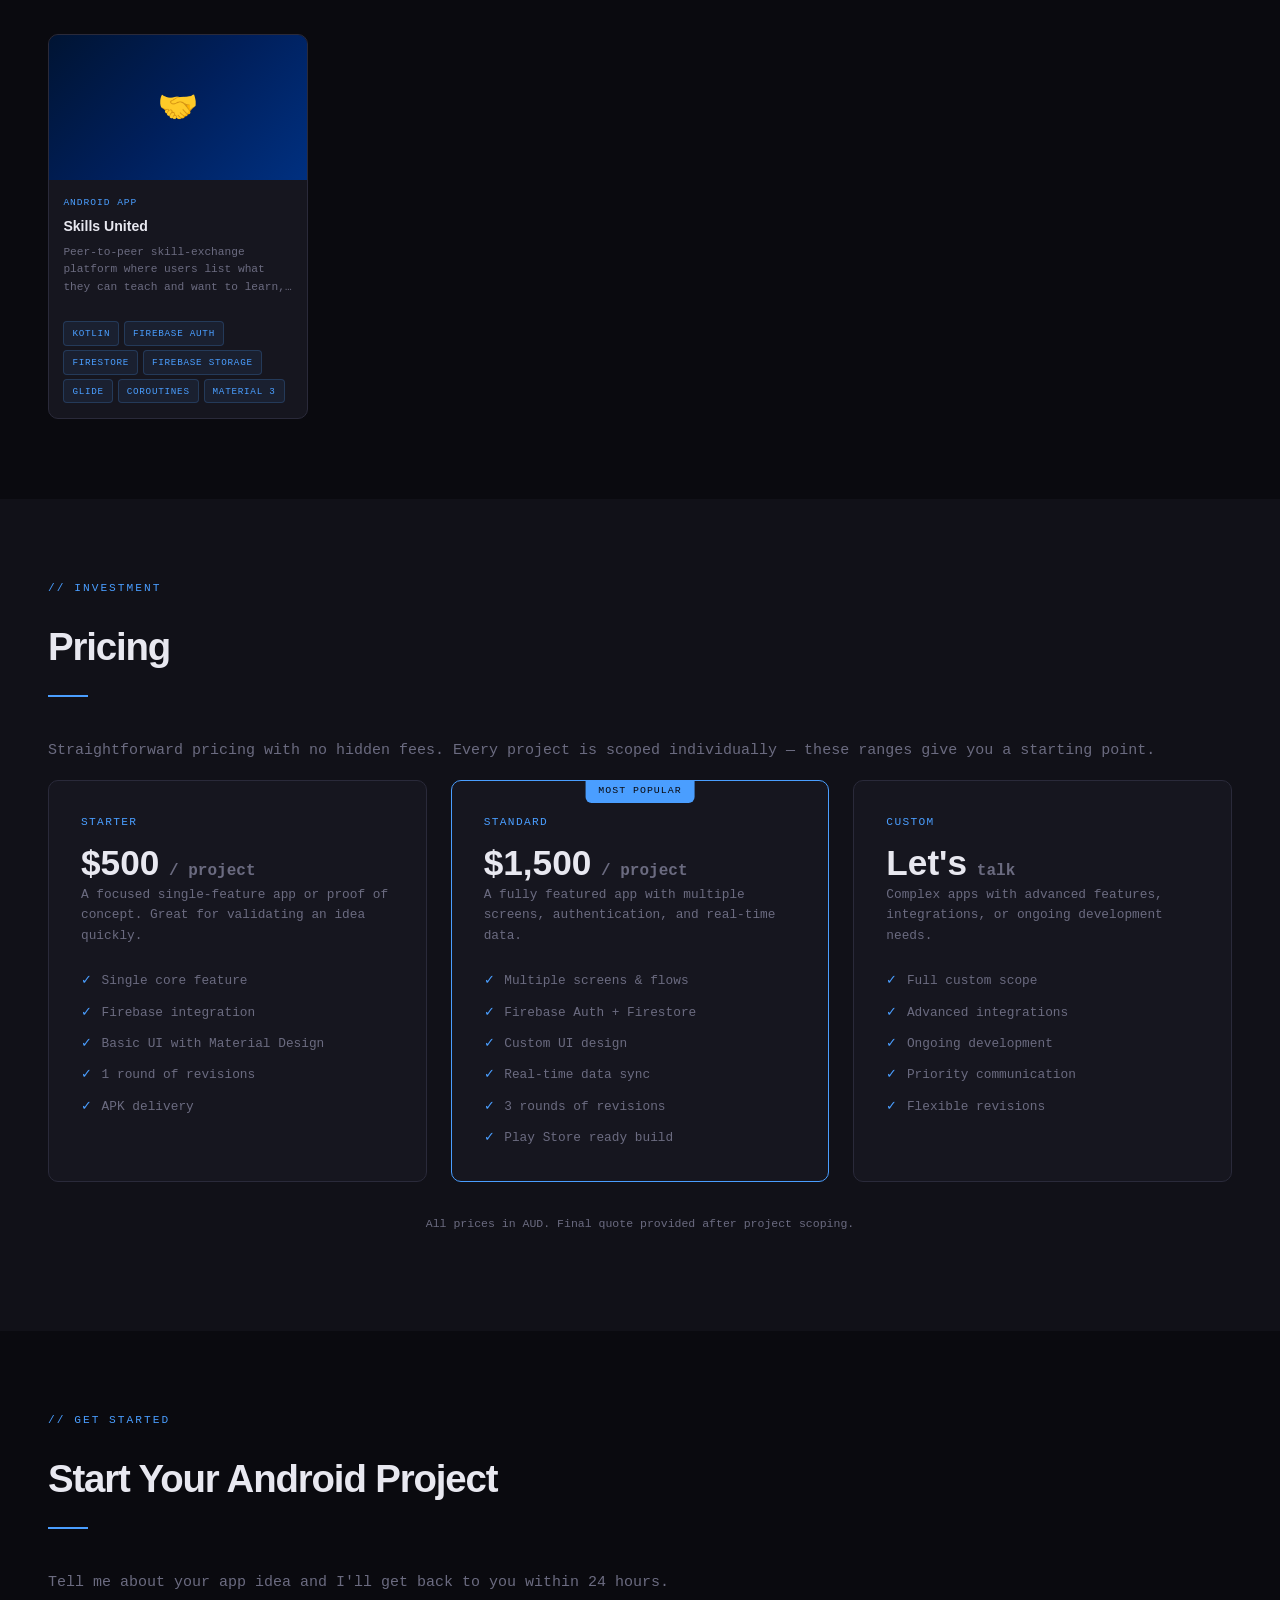
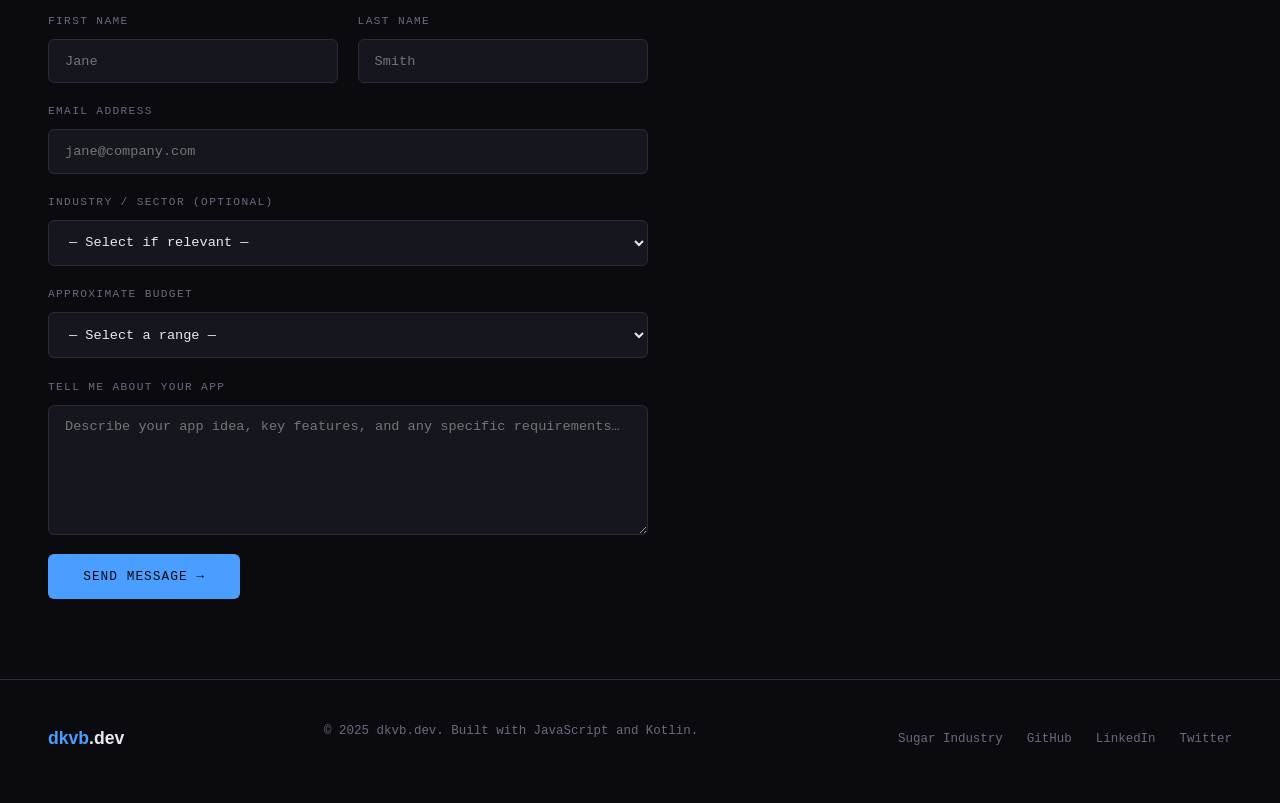
==== commit c6132ec7: "Add first-visit mailing list pop-up New assets/mailing-list.js, loaded on every page. Shows once to " ====
--- a/android-development.html
+++ b/android-development.html
@@ -799,10 +799,11 @@
       method: 'POST', headers: { 'Accept': 'application/json' }, body: new FormData(this)
     });
     if (res.ok) { document.getElementById('formSuccess').classList.add('visible'); this.reset(); }
-    else { alert('Something went wrong. Please email me directly at vanblerkdaniel@gmail.com'); }
-  } catch { alert('Something went wrong. Please email me directly at vanblerkdaniel@gmail.com'); }
+    else { alert('Something went wrong. Please email me directly at dkvb.dev@gmail.com'); }
+  } catch { alert('Something went wrong. Please email me directly at dkvb.dev@gmail.com'); }
   btn.textContent = 'Send Message →'; btn.disabled = false;
 });
 </script>
+<script src="assets/mailing-list.js" defer></script>
 </body>
 </html>
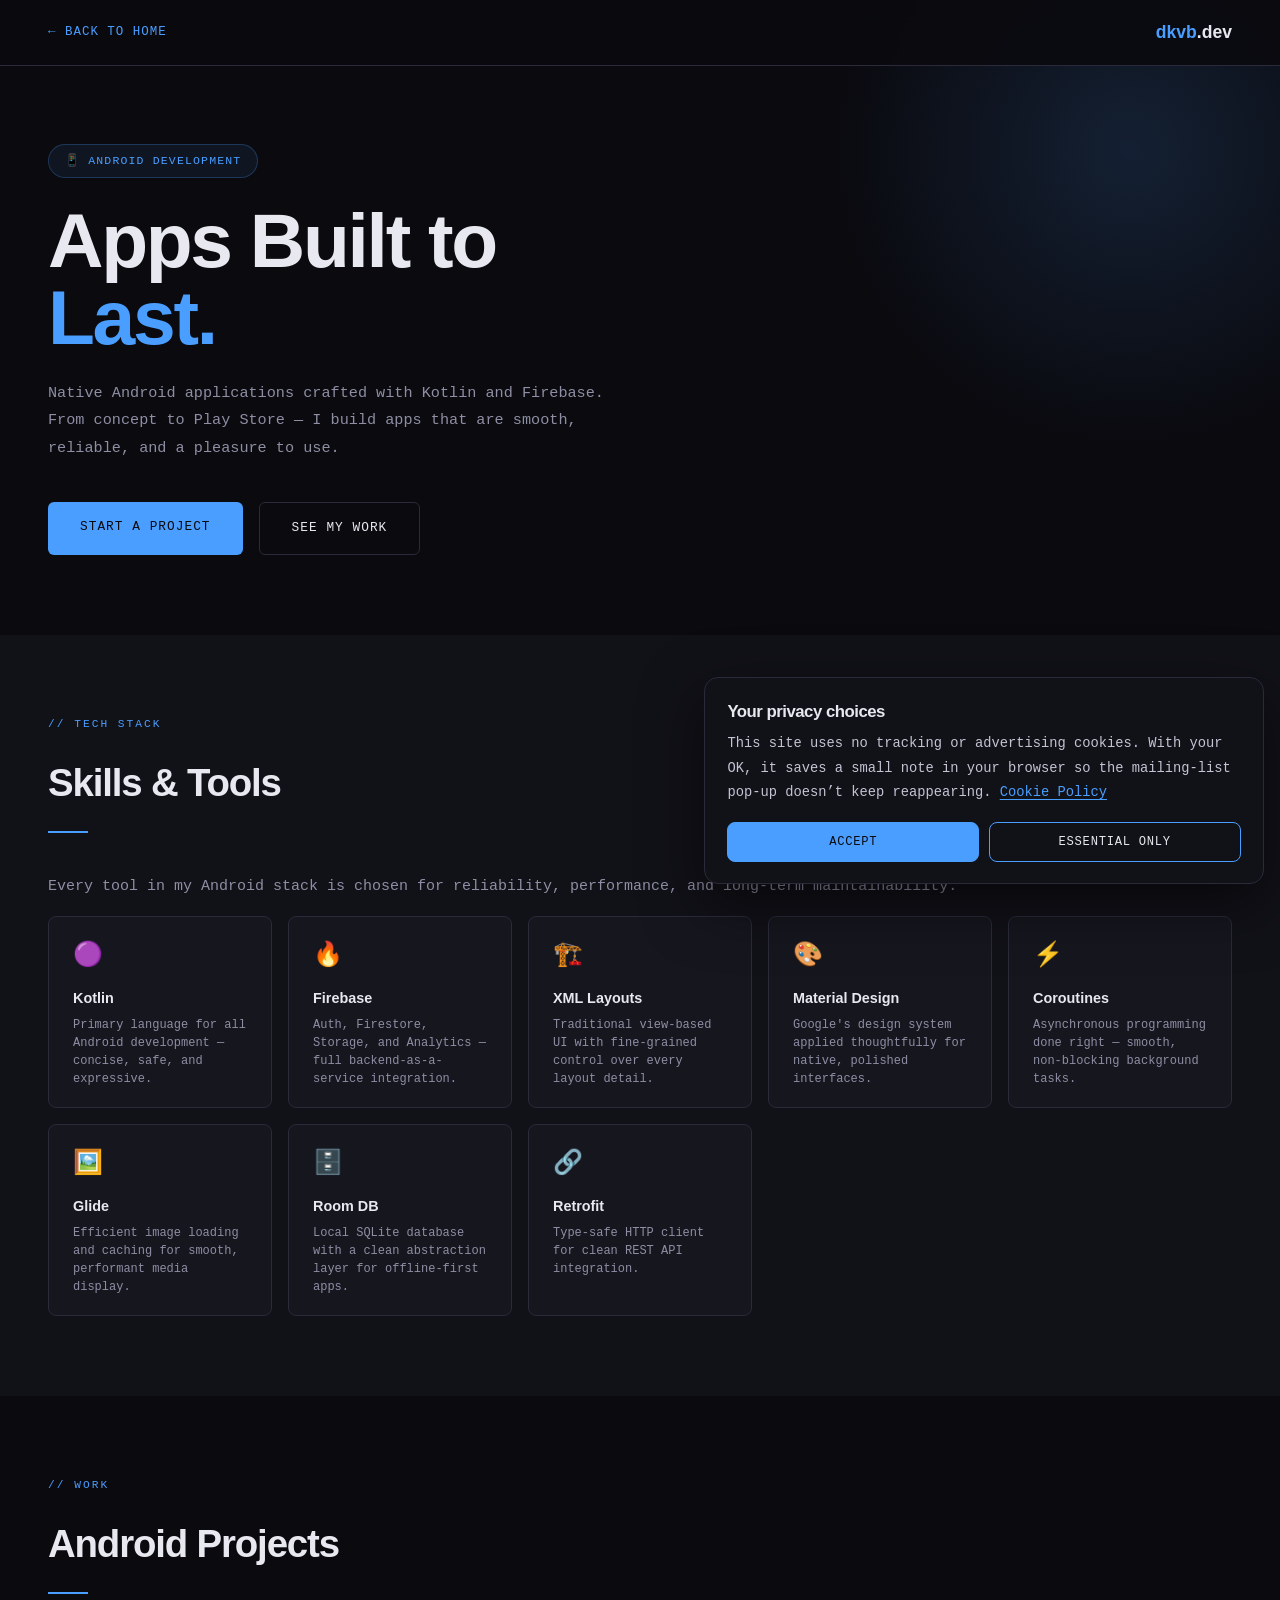
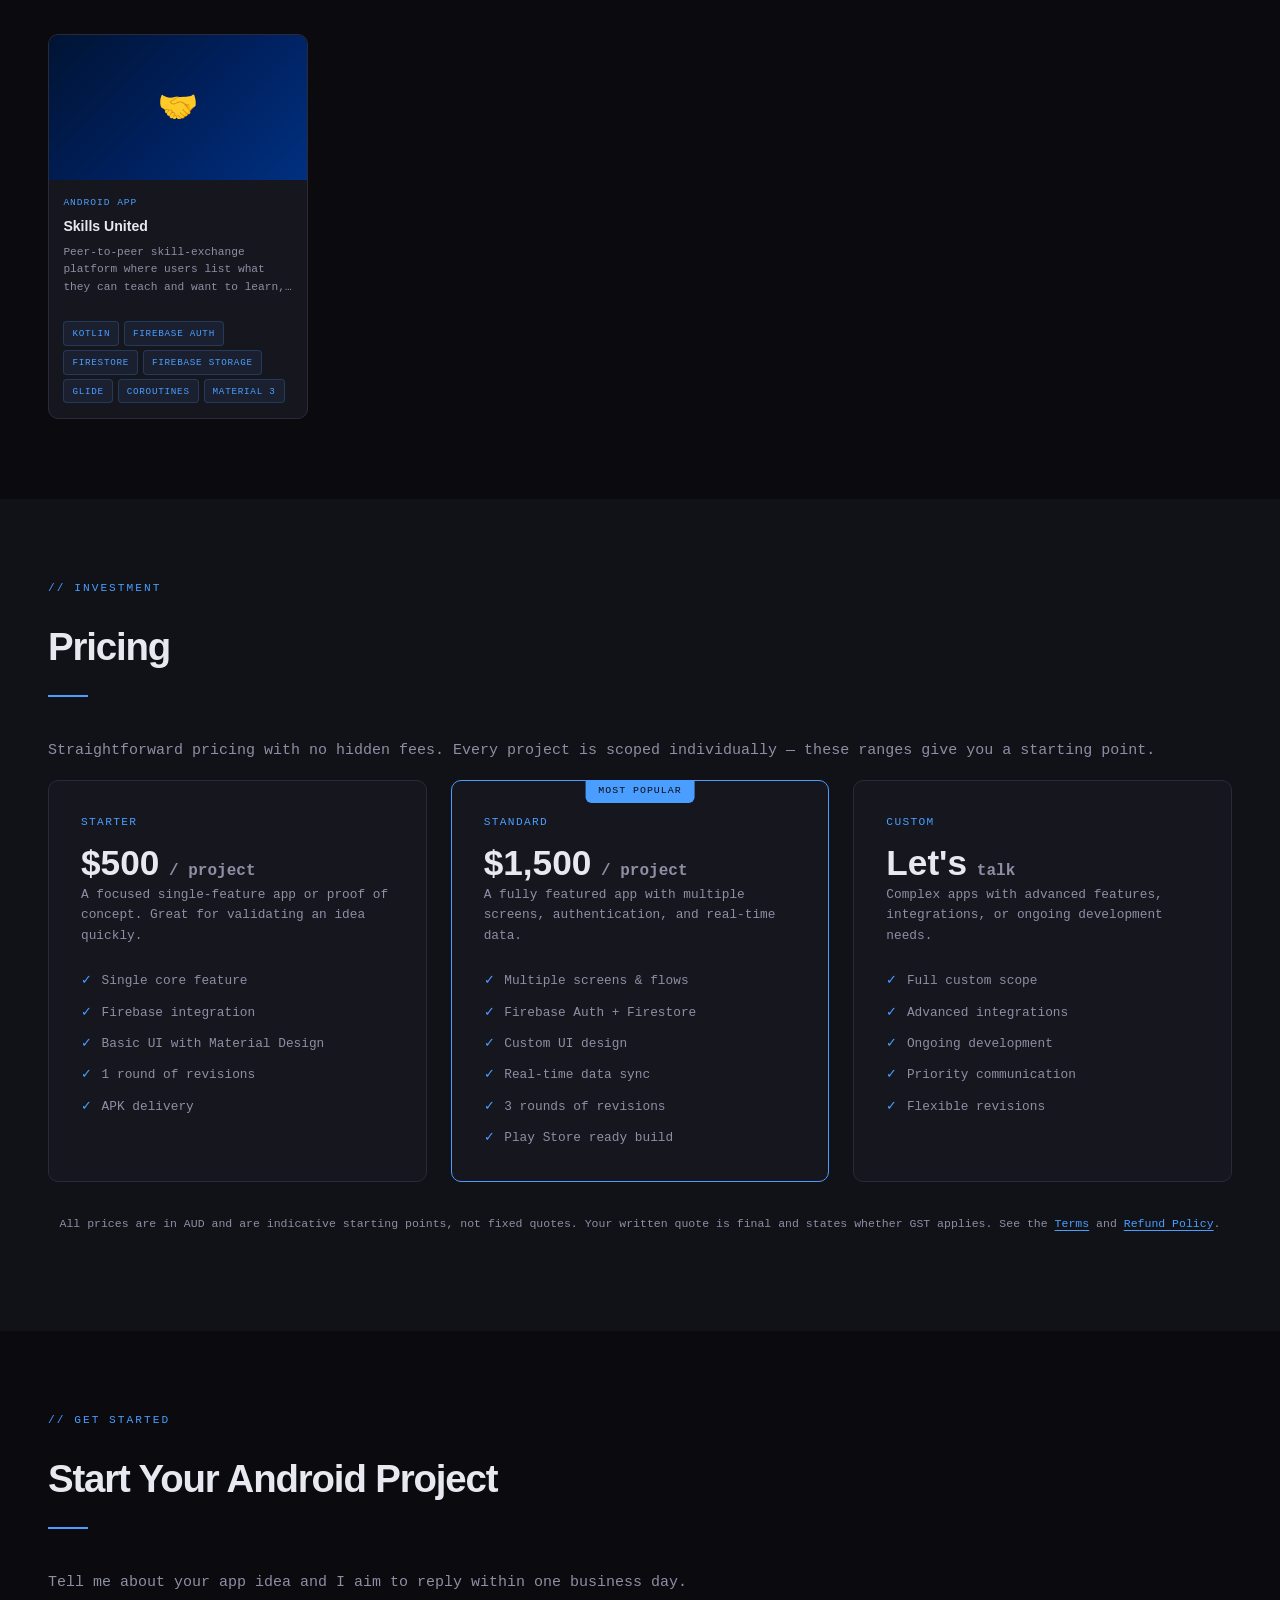
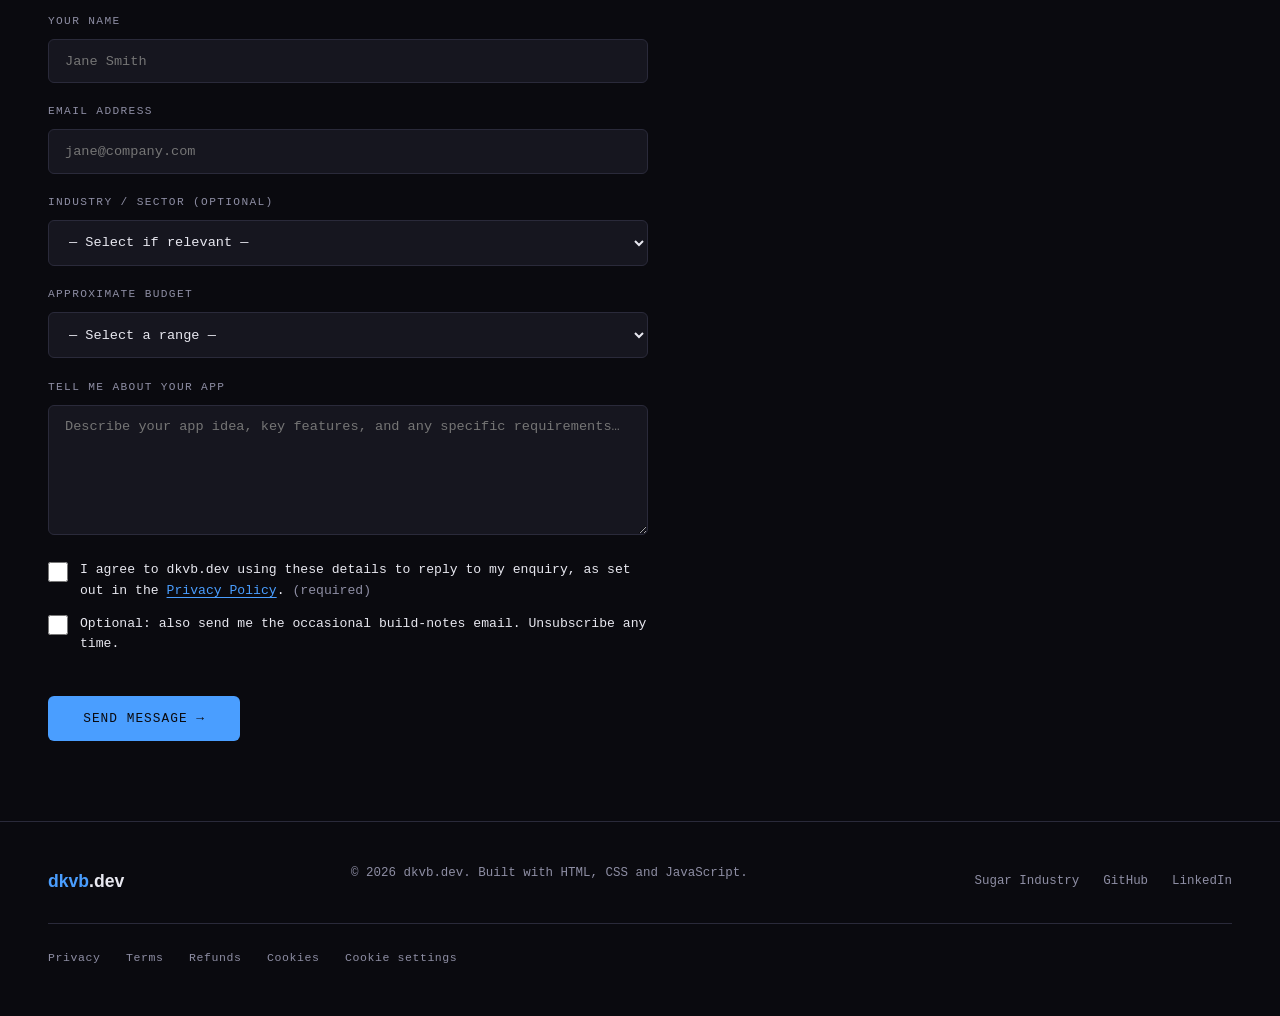
==== commit 63699e90: "Accessibility, privacy and consumer-law compliance pass - Fix colour contrast (muted text, UI/UX but" ====
--- a/android-development.html
+++ b/android-development.html
@@ -128,7 +128,7 @@
     --accent: #4A9EFF;
     --accent-glow: rgba(74,158,255,0.15);
     --text: #e8e8f0;
-    --muted: #6b6b80;
+    --muted: #8e8ea4;
     --heading: 'Syne', sans-serif;
     --mono: 'DM Mono', monospace;
   }
@@ -495,6 +495,7 @@
   }
 
 </style>
+<link rel="stylesheet" href="assets/site.css">
 </head>
 <body>
 
@@ -648,7 +649,7 @@
       </ul>
     </div>
   </div>
-  <p class="pricing-note reveal">All prices in AUD. Final quote provided after project scoping.</p>
+  <p class="pricing-note reveal">All prices are in AUD and are indicative starting points, not fixed quotes. Your written quote is final and states whether GST applies. See the <a href="terms.html">Terms</a> and <a href="refund-policy.html">Refund Policy</a>.</p>
 </section>
 
 <!-- CONTACT -->
@@ -657,23 +658,17 @@
     <div class="section-label">// Get Started</div>
     <h2>Start Your Android Project</h2>
     <div class="section-divider"></div>
-    <p>Tell me about your app idea and I'll get back to you within 24 hours.</p>
+    <p>Tell me about your app idea and I aim to reply within one business day.</p>
   </div>
   <div class="contact-wrap reveal">
     <form id="contactForm">
-      <div class="form-row">
-        <div class="form-group">
-          <label for="fname">First Name</label>
-          <input type="text" id="fname" name="first_name" placeholder="Jane" maxlength="50" pattern="[A-Za-z\s\-']{1,50}" title="Letters, spaces, hyphens and apostrophes only" required>
+      <div class="form-group">
+          <label for="fname">Your Name</label>
+          <input type="text" id="fname" name="name" placeholder="Jane Smith" maxlength="80" autocomplete="name" required>
         </div>
-        <div class="form-group">
-          <label for="lname">Last Name</label>
-          <input type="text" id="lname" name="last_name" placeholder="Smith" maxlength="50" pattern="[A-Za-z\s\-']{1,50}" title="Letters, spaces, hyphens and apostrophes only" required>
-        </div>
-      </div>
       <div class="form-group">
         <label for="email">Email Address</label>
-        <input type="email" id="email" name="email" placeholder="jane@company.com" maxlength="254" required>
+        <input type="email" id="email" name="email" placeholder="jane@company.com" maxlength="254" autocomplete="email" required>
       </div>
       <div class="form-group">
         <label for="industry">Industry / Sector (optional)</label>
@@ -702,13 +697,18 @@
         <textarea id="message" name="message" placeholder="Describe your app idea, key features, and any specific requirements…" maxlength="2000" required></textarea>
       </div>
       <input type="hidden" name="service" value="Android App Development">
+      <fieldset class="form-consent">
+        <legend class="sr-only">Consent</legend>
+        <label class="consent-row"><input type="checkbox" name="privacy_consent" value="yes" required> <span>I agree to dkvb.dev using these details to reply to my enquiry, as set out in the <a href="privacy.html">Privacy Policy</a>. <span class="consent-req">(required)</span></span></label>
+        <label class="consent-row"><input type="checkbox" name="mailing_list_opt_in" value="yes"> <span>Optional: also send me the occasional build-notes email. Unsubscribe any time.</span></label>
+      </fieldset>
       <!-- Honeypot — hidden from real users, bots will fill it -->
       <div style="display:none;" aria-hidden="true">
         <label for="website">Website</label>
         <input type="text" id="website" name="_gotcha" tabindex="-1" autocomplete="off">
       </div>
       <button type="submit" class="btn-submit">Send Message →</button>
-      <div class="form-success" id="formSuccess">✅ Message sent! I'll be in touch within 24 hours.</div>
+      <div class="form-success" id="formSuccess" role="status" aria-live="polite">✅ Message sent, thanks! I aim to reply within one business day.</div>
     </form>
   </div>
 </section>
@@ -717,12 +717,18 @@
 
 <footer role="contentinfo">
   <div class="footer-logo">dkvb<span>.dev</span></div>
-  <p>© 2025 dkvb.dev. Built with JavaScript and Kotlin.</p>
+  <p>© 2026 dkvb.dev. Built with HTML, CSS and JavaScript.</p>
   <div class="footer-links">
     <a href="sugar-industry.html">Sugar Industry</a>
     <a href="https://github.com/DanielvanBlerk-dev" target="_blank" rel="noopener noreferrer">GitHub</a>
-    <a href="#">LinkedIn</a>
-    <a href="#">Twitter</a>
+    <a href="https://www.linkedin.com/in/daniel-van-blerk-b03007448/" target="_blank" rel="noopener noreferrer">LinkedIn</a>
+  </div>
+  <div class="footer-legal" role="navigation" aria-label="Legal">
+    <a href="privacy.html">Privacy</a>
+    <a href="terms.html">Terms</a>
+    <a href="refund-policy.html">Refunds</a>
+    <a href="cookies.html">Cookies</a>
+    <button type="button" class="cookie-settings-link" data-cookie-settings>Cookie settings</button>
   </div>
 </footer>
 
@@ -734,19 +740,19 @@
       <button class="modal-scroll-arrow left" id="modalScrollLeft" aria-label="Scroll left">‹</button>
       <div class="modal-screenshot-track" id="modalScreenshotTrack">
         <div class="modal-screenshot">
-          <img src="https://dkvb.dev/assets/skills-united/screenshot1.jpg" alt="Skills United screenshot 1">
+          <img src="https://dkvb.dev/assets/skills-united/screenshot1.jpg" alt="Skills United login screen with email and password fields, Log In and Create Account buttons">
         </div>
         <div class="modal-screenshot">
-          <img src="https://dkvb.dev/assets/skills-united/screenshot2.jpg" alt="Skills United screenshot 2">
+          <img src="https://dkvb.dev/assets/skills-united/screenshot2.jpg" alt="Skills United Create Account screen with full name, unique username, email and password fields">
         </div>
         <div class="modal-screenshot">
-          <img src="https://dkvb.dev/assets/skills-united/screenshot3.jpg" alt="Skills United screenshot 3">
+          <img src="https://dkvb.dev/assets/skills-united/screenshot3.jpg" alt="Skills United Terms of Service and Privacy Policy dialog with an agreement checkbox and Accept and Decline buttons">
         </div>
         <div class="modal-screenshot">
-          <img src="https://dkvb.dev/assets/skills-united/screenshot4.jpg" alt="Skills United screenshot 4">
+          <img src="https://dkvb.dev/assets/skills-united/screenshot4.jpg" alt="Skills United Browse Skills screen with a search bar and member cards listing what each person teaches and wants to learn">
         </div>
         <div class="modal-screenshot">
-          <img src="https://dkvb.dev/assets/skills-united/screenshot5.jpg" alt="Skills United screenshot 5">
+          <img src="https://dkvb.dev/assets/skills-united/screenshot5.jpg" alt="Skills United Chat Requests screen with incoming and outgoing tabs and a pending request comparing both members’ skills">
         </div>
       </div>
       <button class="modal-scroll-arrow right" id="modalScrollRight" aria-label="Scroll right">›</button>
@@ -804,6 +810,7 @@
   btn.textContent = 'Send Message →'; btn.disabled = false;
 });
 </script>
+<script src="assets/site.js" defer></script>
 <script src="assets/mailing-list.js" defer></script>
 </body>
 </html>
--- a/assets/site.css
+++ b/assets/site.css
@@ -0,0 +1,74 @@
+/* Shared accessibility, consent and footer styles for every dkvb.dev page. */
+
+.sr-only {
+  position: absolute !important; width: 1px; height: 1px; padding: 0; margin: -1px;
+  overflow: hidden; clip: rect(0 0 0 0); white-space: nowrap; border: 0;
+}
+
+/* Visible keyboard focus everywhere */
+a:focus-visible, button:focus-visible, input:focus-visible, select:focus-visible,
+textarea:focus-visible, summary:focus-visible, [tabindex]:focus-visible {
+  outline: 2px solid var(--accent, #00e5a0);
+  outline-offset: 3px;
+}
+.service-card:focus-visible, .project-card:focus-visible { border-radius: 12px; }
+
+/* Form consent */
+.form-consent { border: 0; padding: 0; margin: 0.4rem 0 1.4rem; display: grid; gap: 0.8rem; }
+.consent-row {
+  display: flex; gap: 0.75rem; align-items: flex-start; cursor: pointer;
+  font-size: 0.82rem; line-height: 1.55; color: var(--text, #e8e8f0);
+  text-transform: none; letter-spacing: normal; font-family: inherit;
+}
+.consent-row input[type="checkbox"] {
+  flex: 0 0 auto; width: 20px; height: 20px; margin: 0.1rem 0 0; padding: 0;
+  accent-color: var(--accent, #00e5a0); cursor: pointer;
+}
+.consent-row a { color: var(--accent, #00e5a0); text-decoration: underline; text-underline-offset: 3px; }
+.consent-req { color: var(--muted, #8e8ea4); }
+.pricing-note a { color: var(--accent, #00e5a0); text-decoration: underline; text-underline-offset: 3px; }
+
+/* Footer legal row */
+footer { flex-wrap: wrap; }
+.footer-links { flex-wrap: wrap; }
+.footer-legal {
+  flex-basis: 100%; display: flex; flex-wrap: wrap; gap: 0.4rem 1.6rem;
+  padding-top: 1.2rem; margin-top: 0.4rem; border-top: 1px solid var(--border, #2a2a3a);
+}
+.footer-legal a, .footer-legal button {
+  font-family: var(--mono, 'DM Mono', monospace); font-size: 0.72rem; letter-spacing: 0.05em;
+  color: var(--muted, #8e8ea4); text-decoration: none; background: none; border: 0; padding: 0.3rem 0; cursor: pointer;
+}
+.footer-legal a:hover, .footer-legal button:hover { color: var(--accent, #00e5a0); }
+@media (max-width: 768px) { .footer-legal { justify-content: center; } }
+
+/* Cookie consent banner */
+.cc-banner {
+  position: fixed; left: 1rem; right: 1rem; bottom: 1rem; z-index: 10001;
+  max-width: 560px; margin-left: auto;
+  background: #111118; color: #e8e8f0; border: 1px solid #2a2a3a; border-radius: 14px;
+  box-shadow: 0 20px 60px rgba(0,0,0,0.55); padding: 1.3rem 1.4rem;
+  font-size: 0.86rem; line-height: 1.55;
+}
+.cc-banner[hidden] { display: none; }
+.cc-banner h2 { font-family: var(--heading, 'Syne', sans-serif); font-size: 1.05rem; margin: 0 0 0.45rem; }
+.cc-banner p { margin: 0 0 1rem; color: #c4c4d4; }
+.cc-banner a { color: var(--accent, #00e5a0); text-decoration: underline; text-underline-offset: 3px; }
+.cc-actions { display: flex; flex-wrap: wrap; gap: 0.6rem; }
+.cc-actions button {
+  flex: 1 1 160px; padding: 0.75rem 1rem; border-radius: 8px; cursor: pointer;
+  font-family: var(--mono, 'DM Mono', monospace); font-size: 0.76rem; letter-spacing: 0.06em; text-transform: uppercase;
+  border: 1px solid var(--accent, #00e5a0);
+}
+.cc-accept { background: var(--accent, #00e5a0); color: #0a0a0f; }
+.cc-essential { background: transparent; color: #e8e8f0; }
+.cc-actions button:hover { filter: brightness(1.12); }
+
+/* Respect reduced-motion preferences */
+@media (prefers-reduced-motion: reduce) {
+  *, *::before, *::after {
+    animation-duration: 0.01ms !important; animation-iteration-count: 1 !important;
+    transition-duration: 0.01ms !important; scroll-behavior: auto !important;
+  }
+  .reveal { opacity: 1 !important; transform: none !important; }
+}
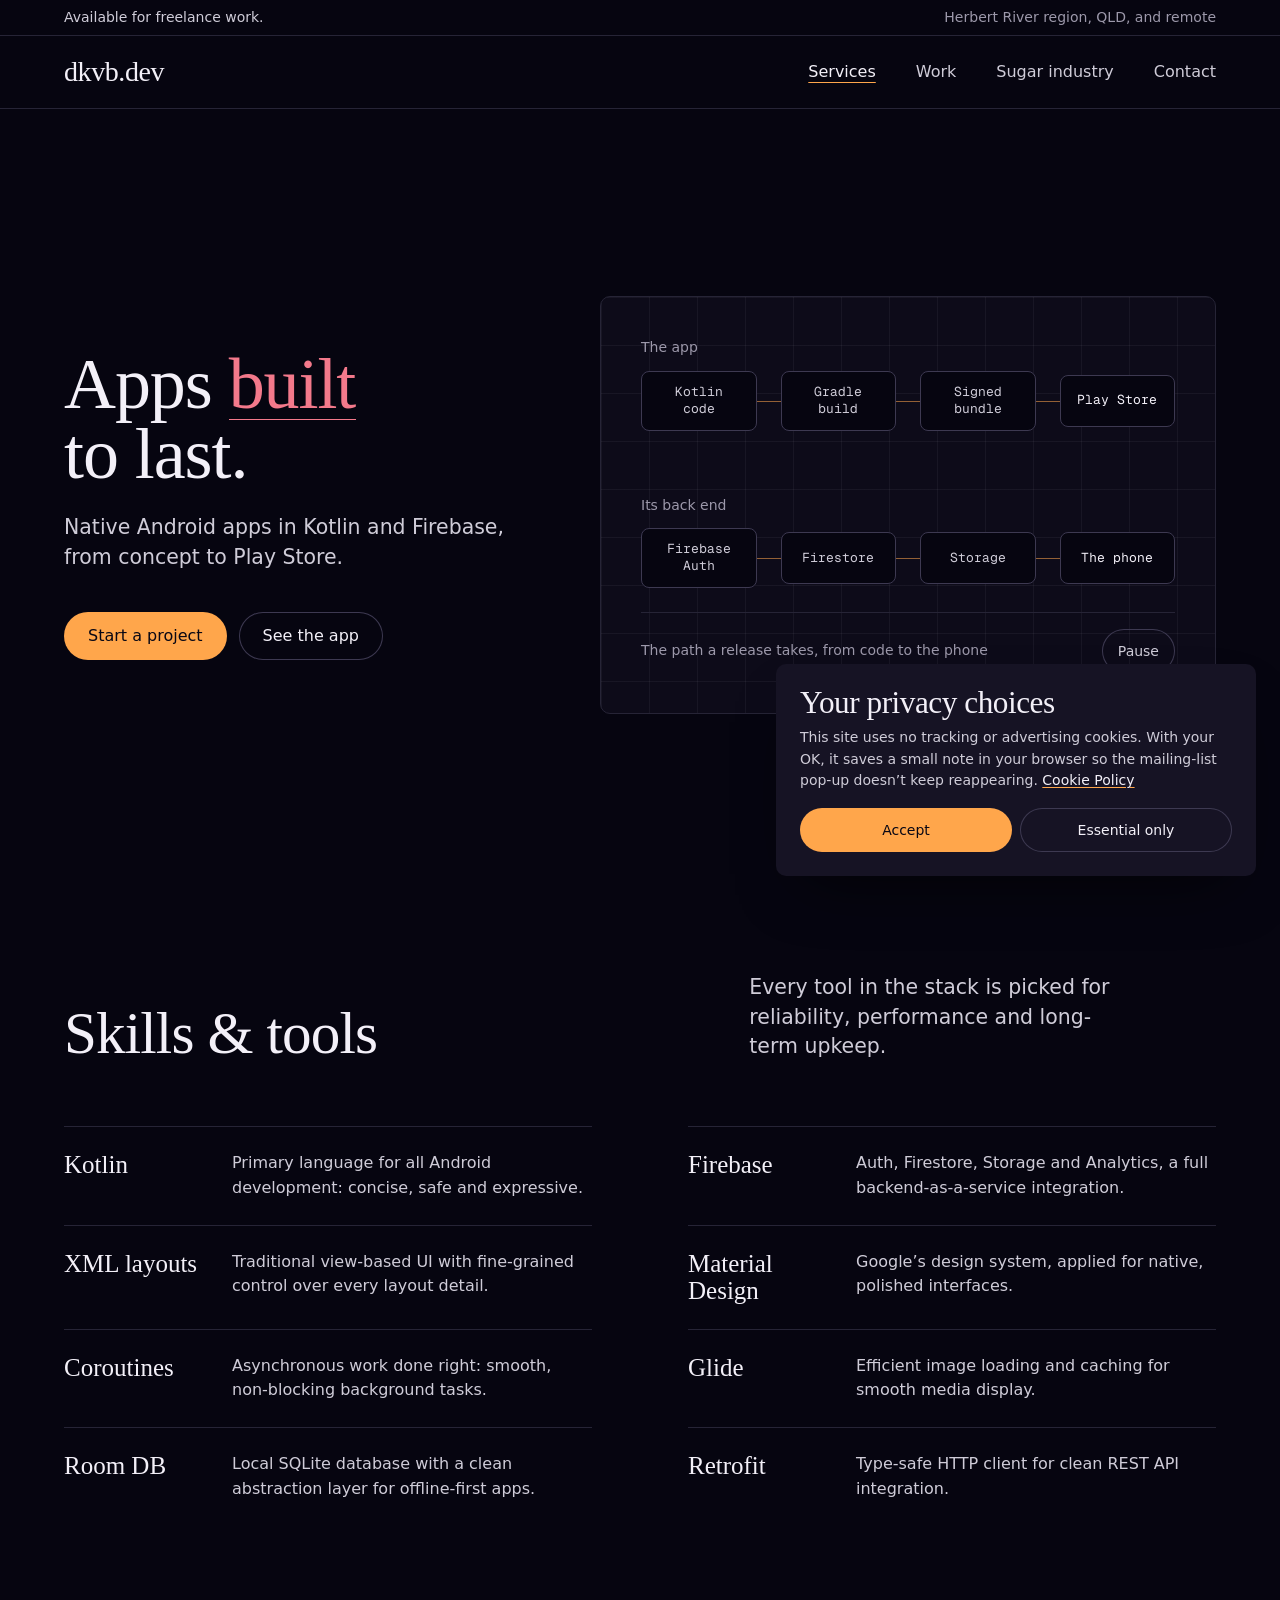
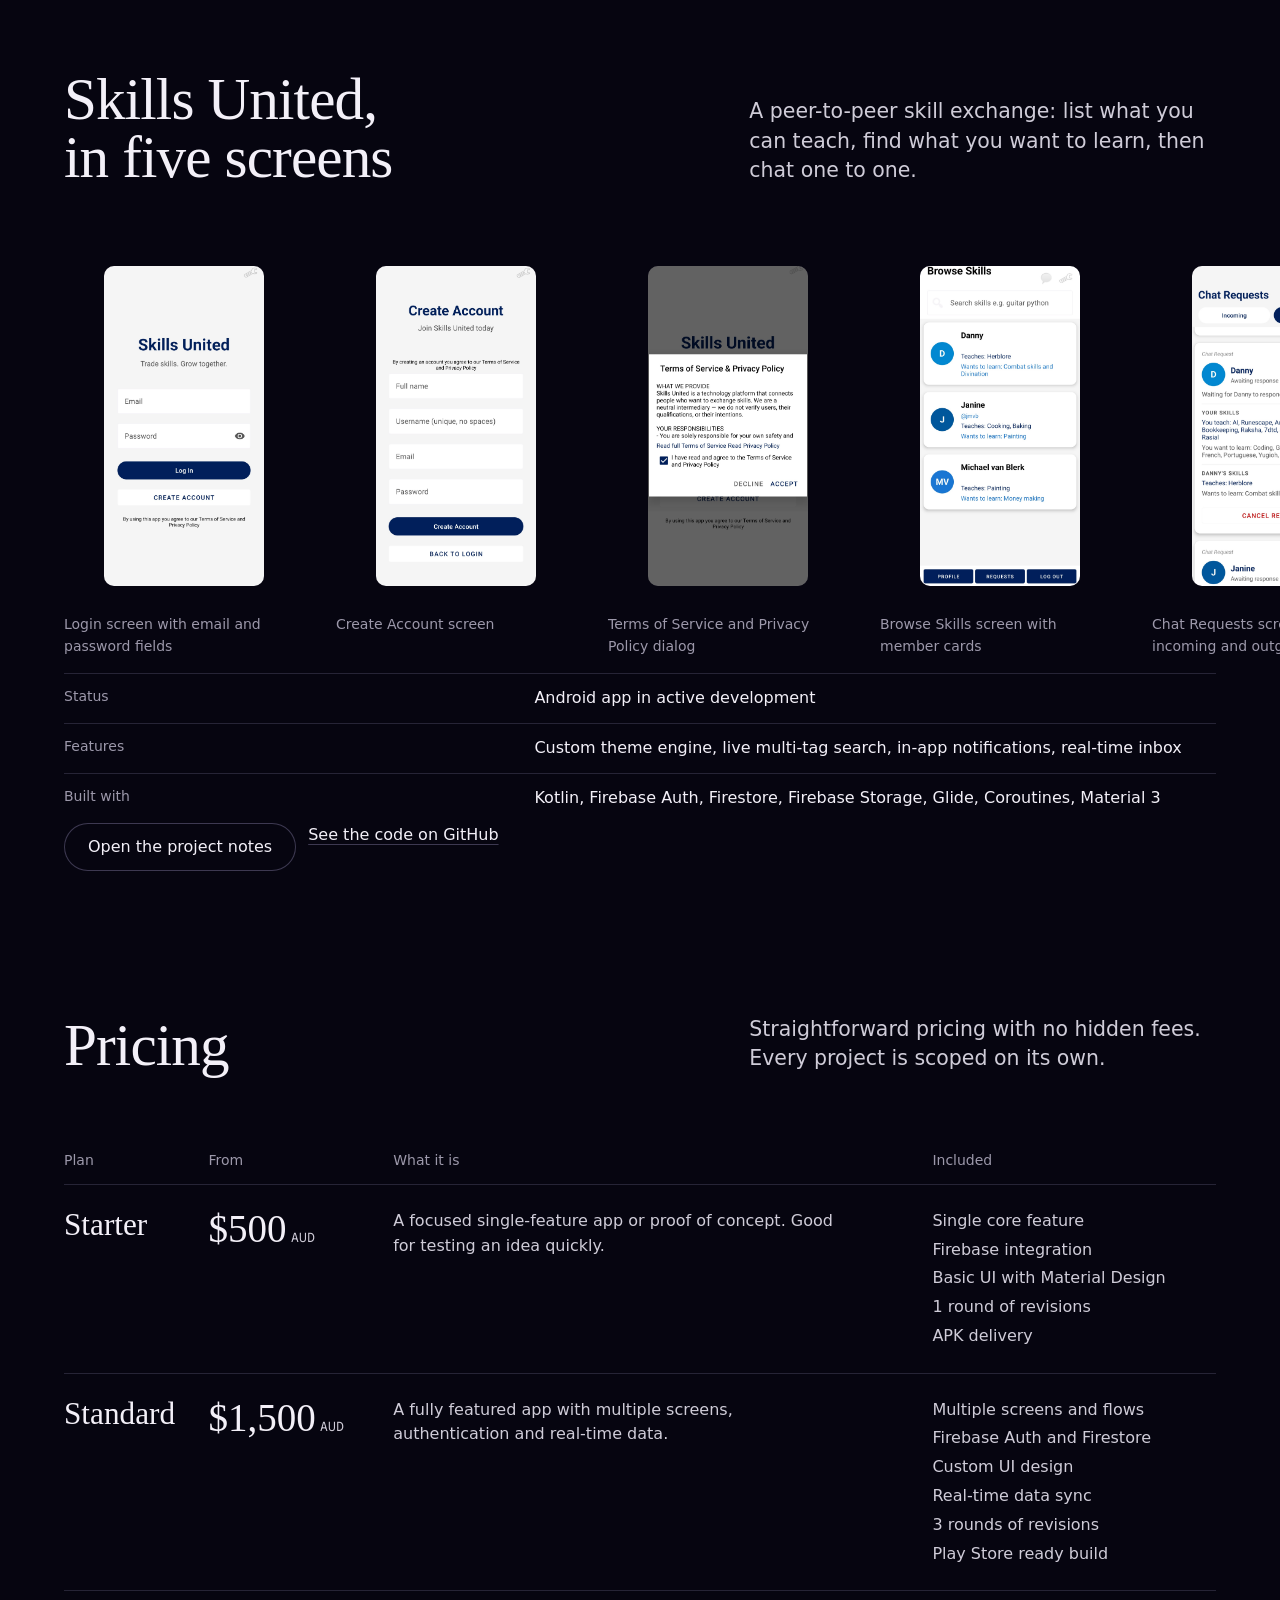
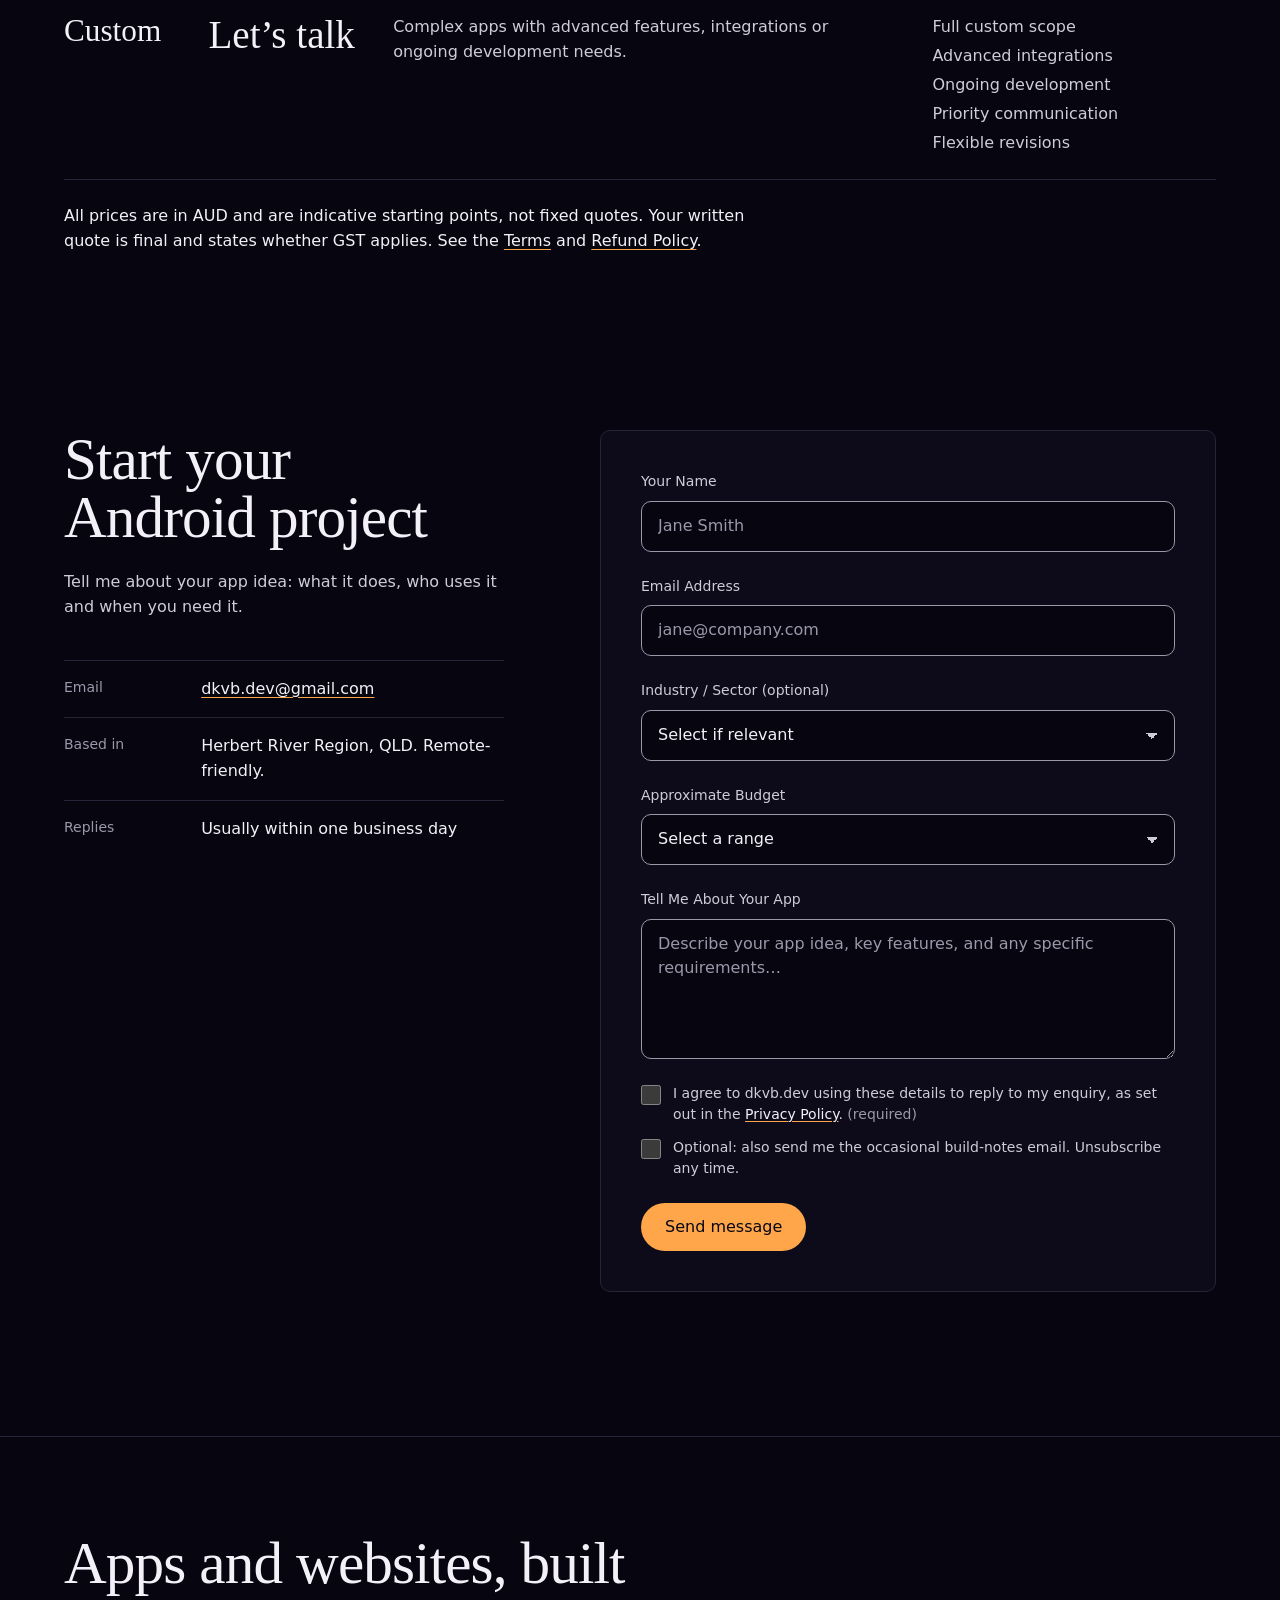
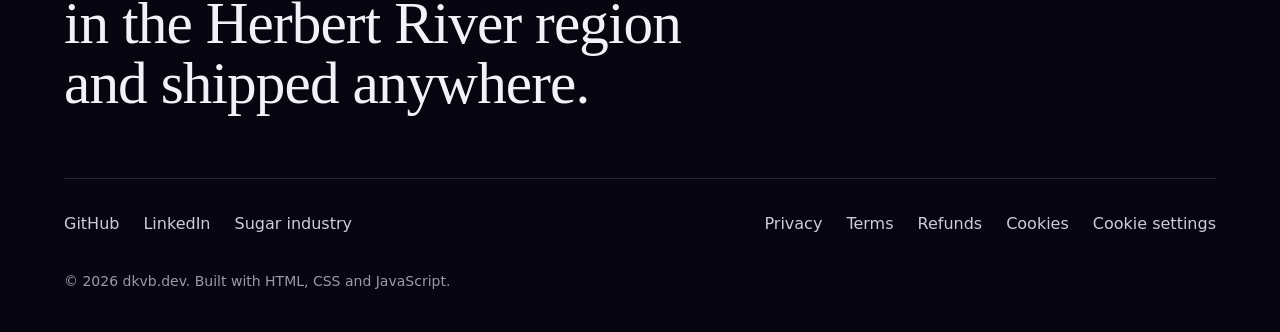
==== commit 9180b1cf: "Redesign the site with Hallmark (Lumen theme) Full redesign of all ten pages: violet-black ground, I" ====
--- a/android-development.html
+++ b/android-development.html
@@ -3,17 +3,17 @@
 <head>
 <meta charset="UTF-8">
 <meta name="viewport" content="width=device-width, initial-scale=1.0">
-<title>Android App Development — dkvb.dev</title>
-<meta name="description" content="Native Android app development by Dan Van Blerk, based in the Herbert River region, Queensland. Cost-effective freelance rates — no agency markups. Also offering front-end web, UI/UX design, and back-end development. Kotlin, Firebase, Jetpack Compose.">
+<title>Android App Development | dkvb.dev</title>
+<meta name="description" content="Native Android app development by Dan Van Blerk, based in the Herbert River region, Queensland. Cost-effective freelance rates, no agency markups. Also offering front-end web, UI/UX design, and back-end development. Kotlin, Firebase, Jetpack Compose.">
 <meta name="keywords" content="Android developer Herbert River Region, Android app development Queensland, Kotlin developer Australia, Firebase, Jetpack Compose, cost-effective Android development Herbert River Region, affordable app developer Queensland, freelance rates Android Australia, no agency markup app development, mobile app developer Herbert River Region">
 <meta name="author" content="Dan Van Blerk">
 <meta name="robots" content="index, follow">
-<meta name="theme-color" content="#4A9EFF">
+<meta name="theme-color" content="#0f0c19">
 <link rel="canonical" href="https://dkvb.dev/android-development.html">
 <meta property="og:type" content="website">
 <meta property="og:url" content="https://dkvb.dev/android-development.html">
-<meta property="og:title" content="Android App Development — dkvb.dev">
-<meta property="og:description" content="Native Android app development with Kotlin and Firebase. Based in the Herbert River region, QLD — also offering front-end, UI/UX, and back-end development.">
+<meta property="og:title" content="Android App Development, dkvb.dev">
+<meta property="og:description" content="Native Android app development with Kotlin and Firebase. Based in the Herbert River region, QLD, also offering front-end, UI/UX, and back-end development.">
 <meta property="og:image" content="https://dkvb.dev/og-preview.png">
 <meta property="og:image:width" content="1200">
 <meta property="og:image:height" content="630">
@@ -22,7 +22,7 @@
 <meta name="twitter:card" content="summary_large_image">
 <meta name="twitter:url" content="https://dkvb.dev/android-development.html">
 <meta name="twitter:image" content="https://dkvb.dev/og-preview.png">
-<meta name="twitter:title" content="Android App Development — dkvb.dev">
+<meta name="twitter:title" content="Android App Development, dkvb.dev">
 <meta name="twitter:description" content="Android app development with Kotlin and Firebase. Based in the Herbert River region, QLD, Australia.">
 <meta name="geo.region" content="AU-QLD">
 <meta name="geo.position" content="-19.2576;146.8178">
@@ -60,607 +60,124 @@
   "serviceType": "Android App Development"
 }
 </script>
-<style>
-
-  /* ── SELF-HOSTED FONTS ── */
-  @font-face {
-    font-family: 'Syne';
-    font-style: normal;
-    font-weight: 400;
-    font-display: swap;
-    src: url('assets/fonts/syne-v24-latin-regular.woff2') format('woff2');
-  }
-  @font-face {
-    font-family: 'Syne';
-    font-style: normal;
-    font-weight: 600;
-    font-display: swap;
-    src: url('assets/fonts/syne-v24-latin-600.woff2') format('woff2');
-  }
-  @font-face {
-    font-family: 'Syne';
-    font-style: normal;
-    font-weight: 700;
-    font-display: swap;
-    src: url('assets/fonts/syne-v24-latin-700.woff2') format('woff2');
-  }
-  @font-face {
-    font-family: 'Syne';
-    font-style: normal;
-    font-weight: 800;
-    font-display: swap;
-    src: url('assets/fonts/syne-v24-latin-800.woff2') format('woff2');
-  }
-  @font-face {
-    font-family: 'DM Mono';
-    font-style: normal;
-    font-weight: 300;
-    font-display: swap;
-    src: url('assets/fonts/dm-mono-v16-latin-300.woff2') format('woff2');
-  }
-  @font-face {
-    font-family: 'DM Mono';
-    font-style: italic;
-    font-weight: 300;
-    font-display: swap;
-    src: url('assets/fonts/dm-mono-v16-latin-300italic.woff2') format('woff2');
-  }
-  @font-face {
-    font-family: 'DM Mono';
-    font-style: normal;
-    font-weight: 400;
-    font-display: swap;
-    src: url('assets/fonts/dm-mono-v16-latin-500.woff2') format('woff2');
-  }
-  @font-face {
-    font-family: 'DM Mono';
-    font-style: italic;
-    font-weight: 400;
-    font-display: swap;
-    src: url('assets/fonts/dm-mono-v16-latin-500italic.woff2') format('woff2');
-  }
-
-  :root {
-    --bg: #0a0a0f;
-    --surface: #111118;
-    --card: #16161f;
-    --border: #2a2a3a;
-    --accent: #4A9EFF;
-    --accent-glow: rgba(74,158,255,0.15);
-    --text: #e8e8f0;
-    --muted: #8e8ea4;
-    --heading: 'Syne', sans-serif;
-    --mono: 'DM Mono', monospace;
-  }
-  *, *::before, *::after { box-sizing: border-box; margin: 0; padding: 0; }
-  html { scroll-behavior: smooth; }
-  body { background: var(--bg); color: var(--text); font-family: var(--mono); font-size: 15px; line-height: 1.7; overflow-x: hidden; }
-
-  /* ── BACK BAR ── */
-  .back-bar {
-    position: fixed; top: 0; left: 0; right: 0; z-index: 100;
-    display: flex; align-items: center; gap: 1rem;
-    padding: 1.1rem 3rem;
-    background: rgba(10,10,15,0.9);
-    backdrop-filter: blur(12px);
-    border-bottom: 1px solid var(--border);
-  }
-  .back-btn {
-    display: flex; align-items: center; gap: 0.5rem;
-    color: var(--accent); text-decoration: none;
-    font-size: 0.78rem; letter-spacing: 0.08em;
-    text-transform: uppercase; transition: opacity 0.2s;
-  }
-  .back-btn:hover { opacity: 0.7; }
-  .back-bar-logo {
-    font-family: var(--heading); font-weight: 800;
-    font-size: 1.1rem; color: var(--accent); margin-left: auto;
-  }
-  .back-bar-logo span { color: var(--text); }
-
-  /* ── HERO ── */
-  .page-hero {
-    min-height: 52vh;
-    display: flex; flex-direction: column; justify-content: center;
-    padding: 9rem 3rem 5rem;
-    position: relative; overflow: hidden;
-  }
-  .hero-glow {
-    position: absolute; width: 600px; height: 600px; border-radius: 50%;
-    background: radial-gradient(circle, var(--accent-glow) 0%, transparent 70%);
-    top: -150px; right: -150px;
-    animation: pulse 6s ease-in-out infinite;
-  }
-  @keyframes pulse { 0%,100% { transform: scale(1); } 50% { transform: scale(1.1); } }
-  .page-badge {
-    display: inline-flex; align-items: center; gap: 0.5rem;
-    background: rgba(74,158,255,0.08); border: 1px solid rgba(74,158,255,0.25);
-    border-radius: 100px; padding: 0.4rem 1rem;
-    font-size: 0.72rem; letter-spacing: 0.1em; text-transform: uppercase;
-    color: var(--accent); margin-bottom: 1.5rem; width: fit-content;
-  }
-  h1 {
-    font-family: var(--heading); font-size: clamp(2.8rem, 6vw, 5.5rem);
-    font-weight: 800; line-height: 1; letter-spacing: -0.03em; margin-bottom: 1.5rem;
-  }
-  h1 span { color: var(--accent); }
-  .page-sub { max-width: 560px; color: var(--muted); font-size: 0.95rem; line-height: 1.8; margin-bottom: 2.5rem; }
-  .hero-ctas { display: flex; gap: 1rem; flex-wrap: wrap; }
-  .btn {
-    padding: 0.9rem 2rem; font-family: var(--mono); font-size: 0.8rem;
-    letter-spacing: 0.08em; text-transform: uppercase; text-decoration: none;
-    border-radius: 6px; border: none; cursor: pointer; transition: all 0.25s; display: inline-block;
-  }
-  .btn-primary { background: var(--accent); color: #0a0a0f; }
-  .btn-primary:hover { background: #fff; transform: translateY(-2px); box-shadow: 0 8px 30px rgba(74,158,255,0.3); }
-  .btn-ghost { background: transparent; color: var(--text); border: 1px solid var(--border); }
-  .btn-ghost:hover { border-color: var(--accent); color: var(--accent); transform: translateY(-2px); }
-
-  /* ── SECTIONS ── */
-  section { padding: 5rem 3rem; }
-  section:nth-child(even) { background: var(--surface); }
-  .section-label { font-size: 0.7rem; text-transform: uppercase; letter-spacing: 0.18em; color: var(--accent); margin-bottom: 1rem; }
-  h2 { font-family: var(--heading); font-size: clamp(1.8rem, 3vw, 2.6rem); font-weight: 800; letter-spacing: -0.03em; margin-bottom: 1rem; }
-  .section-divider { width: 40px; height: 2px; background: var(--accent); margin-bottom: 2.5rem; }
-  p { color: var(--muted); line-height: 1.8; margin-bottom: 1rem; }
-
-  /* ── SKILLS GRID ── */
-  .skills-grid {
-    display: grid; grid-template-columns: repeat(auto-fill, minmax(200px, 1fr));
-    gap: 1rem; margin-top: 1rem;
-  }
-  .skill-item {
-    background: var(--card); border: 1px solid var(--border);
-    border-radius: 8px; padding: 1.2rem 1.5rem;
-    transition: border-color 0.2s, transform 0.2s;
-  }
-  .skill-item:hover { border-color: var(--accent); transform: translateY(-3px); }
-  .skill-icon { font-size: 1.5rem; margin-bottom: 0.6rem; display: block; }
-  .skill-name { font-family: var(--heading); font-size: 0.9rem; font-weight: 700; color: var(--text); margin-bottom: 0.3rem; }
-  .skill-desc { font-size: 0.75rem; color: var(--muted); line-height: 1.5; }
-
-  /* ── PORTFOLIO ── */
-  .tag {
-    font-size: 0.65rem; letter-spacing: 0.08em; text-transform: uppercase;
-    padding: 0.25rem 0.6rem; border-radius: 4px;
-    background: rgba(74,158,255,0.08); color: var(--accent);
-    border: 1px solid rgba(74,158,255,0.2);
-  }
-  .wip-badge {
-    display: inline-flex; align-items: center; gap: 0.4rem;
-    background: rgba(74,158,255,0.1); border: 1px solid rgba(74,158,255,0.3);
-    border-radius: 100px; padding: 0.25rem 0.7rem;
-    font-size: 0.65rem; letter-spacing: 0.08em; text-transform: uppercase; color: var(--accent);
-    margin-top: 0.8rem; width: fit-content;
-  }
-  .wip-dot { width: 5px; height: 5px; border-radius: 50%; background: var(--accent); animation: blink 1.5s infinite; }
-  @keyframes blink { 0%,100%{opacity:1;} 50%{opacity:0.2;} }
-  .modal-link {
-    display: inline-flex; align-items: center; gap: 0.5rem;
-    margin-top: 1.5rem; color: var(--accent); font-size: 0.8rem;
-    text-decoration: none; border-bottom: 1px solid rgba(255,255,255,0.2);
-    padding-bottom: 2px; transition: border-color 0.2s;
-  }
-  .modal-link:hover { border-color: var(--accent); }
-
-  /* ── PRICING ── */
-  .pricing-grid { display: grid; grid-template-columns: repeat(auto-fit, minmax(240px, 1fr)); gap: 1.5rem; margin-top: 1rem; }
-  .pricing-card {
-    background: var(--card); border: 1px solid var(--border);
-    border-radius: 10px; padding: 2rem; position: relative;
-    transition: border-color 0.2s;
-  }
-  .pricing-card.featured { border-color: var(--accent); }
-  .pricing-card.featured::before {
-    content: 'Most Popular';
-    position: absolute; top: -1px; left: 50%; transform: translateX(-50%);
-    background: var(--accent); color: #0a0a0f;
-    font-size: 0.62rem; letter-spacing: 0.1em; text-transform: uppercase;
-    padding: 0.2rem 0.8rem; border-radius: 0 0 6px 6px;
-  }
-  .pricing-tier { font-size: 0.7rem; text-transform: uppercase; letter-spacing: 0.12em; color: var(--accent); margin-bottom: 0.8rem; }
-  .pricing-price { font-family: var(--heading); font-size: 2.2rem; font-weight: 800; color: var(--text); line-height: 1; margin-bottom: 0.3rem; }
-  .pricing-price span { font-size: 1rem; color: var(--muted); font-family: var(--mono); }
-  .pricing-desc { font-size: 0.8rem; color: var(--muted); margin-bottom: 1.5rem; line-height: 1.6; }
-  .pricing-features { list-style: none; display: flex; flex-direction: column; gap: 0.6rem; }
-  .pricing-features li { font-size: 0.8rem; color: var(--muted); display: flex; gap: 0.6rem; align-items: flex-start; }
-  .pricing-features li::before { content: '✓'; color: var(--accent); flex-shrink: 0; }
-  .pricing-note { font-size: 0.72rem; color: var(--muted); margin-top: 2rem; text-align: center; }
-
-  /* ── CONTACT FORM ── */
-  .contact-wrap { max-width: 600px; }
-  form { display: flex; flex-direction: column; gap: 1.2rem; }
-  .form-row { display: grid; grid-template-columns: 1fr 1fr; gap: 1.2rem; }
-  .form-group { display: flex; flex-direction: column; gap: 0.5rem; }
-  label { font-size: 0.7rem; text-transform: uppercase; letter-spacing: 0.12em; color: var(--muted); }
-  input, textarea, select {
-    background: var(--card); border: 1px solid var(--border); border-radius: 6px;
-    padding: 0.85rem 1rem; color: var(--text); font-family: var(--mono);
-    font-size: 0.85rem; transition: border-color 0.2s, box-shadow 0.2s; outline: none; width: 100%;
-  }
-  input:focus, textarea:focus, select:focus { border-color: var(--accent); box-shadow: 0 0 0 3px rgba(74,158,255,0.1); }
-  textarea { resize: vertical; min-height: 130px; }
-  select option { background: var(--card); }
-  .btn-submit {
-    background: var(--accent); color: #0a0a0f; padding: 0.95rem 2.2rem;
-    font-family: var(--mono); font-size: 0.8rem; letter-spacing: 0.08em;
-    text-transform: uppercase; border: none; border-radius: 6px; cursor: pointer; transition: all 0.25s;
-    width: fit-content;
-  }
-  .btn-submit:hover { background: #fff; transform: translateY(-2px); box-shadow: 0 8px 30px rgba(74,158,255,0.3); }
-  .form-success {
-    display: none; padding: 1rem 1.5rem;
-    background: rgba(74,158,255,0.08); border: 1px solid rgba(74,158,255,0.3);
-    border-radius: 8px; color: var(--accent); font-size: 0.85rem; margin-top: 1rem;
-  }
-  .form-success.visible { display: block; }
-
-  /* ── FOOTER ── */
-  footer {
-    background: var(--bg); border-top: 1px solid var(--border);
-    padding: 2.5rem 3rem; display: flex;
-    justify-content: space-between; align-items: center; flex-wrap: wrap; gap: 1rem;
-  }
-  .footer-logo { font-family: var(--heading); font-weight: 800; font-size: 1.1rem; color: var(--accent); }
-  .footer-links { display: flex; gap: 1.5rem; }
-  .footer-links a { color: var(--muted); text-decoration: none; font-size: 0.78rem; transition: color 0.2s; }
-  .footer-links a:hover { color: var(--accent); }
-  .footer-logo span { color: var(--text); }
-  footer p { color: var(--muted); font-size: 0.78rem; }
-
-  /* reveal */
-  .reveal { opacity: 0; transform: translateY(24px); transition: opacity 0.6s ease, transform 0.6s ease; }
-  .reveal.visible { opacity: 1; transform: translateY(0); }
-
-  /* ── MODAL ── */
-  .modal-bg {
-    display: none; position: fixed; inset: 0; z-index: 200;
-    background: rgba(0,0,0,0.85); backdrop-filter: blur(8px);
-    align-items: center; justify-content: center;
-    padding: 2rem; overflow-y: auto;
-  }
-  .modal-bg.open { display: flex; }
-  .modal {
-    background: var(--card); border: 1px solid var(--border);
-    border-radius: 14px; max-width: 520px; width: 100%;
-    max-height: 90vh; overflow-y: auto;
-    padding: 2.5rem; position: relative;
-    animation: modalIn 0.3s ease;
-    scrollbar-width: thin; scrollbar-color: var(--border) transparent;
-  }
-  .modal::-webkit-scrollbar { width: 4px; }
-  .modal::-webkit-scrollbar-track { background: transparent; }
-  .modal::-webkit-scrollbar-thumb { background: var(--border); border-radius: 4px; }
-  @keyframes modalIn {
-    from { transform: scale(0.92) translateY(20px); opacity: 0; }
-    to   { transform: scale(1) translateY(0); opacity: 1; }
-  }
-  .modal-close {
-    position: absolute; top: 1.2rem; right: 1.2rem;
-    background: var(--border); border: none; color: var(--muted);
-    width: 32px; height: 32px; border-radius: 50%;
-    cursor: pointer; font-size: 1rem;
-    display: flex; align-items: center; justify-content: center;
-    transition: background 0.2s;
-  }
-  .modal-close:hover { background: var(--accent); color: #0a0a0f; }
-  .modal-type { color: var(--accent); font-size: 0.75rem; text-transform: uppercase; letter-spacing: 0.1em; margin-bottom: 0.5rem; }
-  .modal-title { font-family: var(--heading); font-size: 1.5rem; font-weight: 800; margin-bottom: 0.8rem; }
-  .modal-desc { color: var(--muted); line-height: 1.8; font-size: 0.88rem; }
-  .modal-tags { display: flex; flex-wrap: wrap; gap: 0.5rem; margin-top: 1.2rem; }
-  .modal-screenshot-viewport { position: relative; }
-  .modal-screenshot-track {
-    display: flex; gap: 0.8rem; overflow-x: auto;
-    -webkit-overflow-scrolling: touch; padding-bottom: 0.8rem;
-    margin-bottom: 0.6rem;
-    scrollbar-width: thin; scrollbar-color: var(--accent) var(--border);
-    scroll-behavior: smooth;
-  }
-  .modal-screenshot-track::-webkit-scrollbar { height: 8px; }
-  .modal-screenshot-track::-webkit-scrollbar-track { background: var(--border); border-radius: 4px; }
-  .modal-screenshot-track::-webkit-scrollbar-thumb { background: var(--accent); border-radius: 4px; }
-  .modal-screenshot {
-    flex: 0 0 auto;
-    border-radius: 8px; overflow: hidden;
-    border: 1px solid var(--border);
-    max-height: 320px;
-    background: var(--bg);
-    display: flex; align-items: center; justify-content: center;
-  }
-  .modal-screenshot img { max-width: 100%; max-height: 320px; width: auto; height: auto; object-fit: contain; display: block; }
-  .modal-scroll-arrow {
-    position: absolute; top: 50%; transform: translateY(-50%);
-    width: 32px; height: 32px; border-radius: 50%;
-    background: rgba(10,10,15,0.85); border: 1px solid var(--accent);
-    color: var(--accent); font-size: 1rem; cursor: pointer;
-    display: flex; align-items: center; justify-content: center;
-    z-index: 5; transition: background 0.2s; opacity: 0.9;
-  }
-  .modal-scroll-arrow:hover { background: var(--accent); color: #0a0a0f; }
-  .modal-scroll-arrow.left { left: 4px; }
-  .modal-scroll-arrow.right { right: 4px; }
-  .modal-screenshot-hint { font-size: 0.65rem; color: var(--muted); text-align: center; letter-spacing: 0.08em; text-transform: uppercase; margin-bottom: 1.2rem; }
-
-  /* ── SKIP LINK ── */
-  .skip-link {
-    position: absolute; top: -100px; left: 1rem;
-    background: var(--accent); color: #0a0a0f;
-    padding: 0.5rem 1rem; border-radius: 0 0 6px 6px;
-    font-size: 0.8rem; text-decoration: none; z-index: 999;
-    transition: top 0.2s;
-  }
-  .skip-link:focus { top: 0; }
-
-  @media (max-width: 768px) {
-
-    .portfolio-grid,
-    .projects-grid { grid-template-columns: repeat(2, 1fr); }
-    .featured-card { grid-column: span 2; }
-
-    .back-bar { padding: 1rem 1.5rem; }
-    .page-hero, section { padding-left: 1.5rem; padding-right: 1.5rem; }
-    h1 { font-size: 2.5rem; }
-    .form-row { grid-template-columns: 1fr; }
-    footer { flex-direction: column; text-align: center; }
-  }
-
-  /* ── UNIFIED PROJECT CARD GRID ── */
-  .portfolio-grid,
-  .projects-grid {
-    display: grid;
-    grid-template-columns: repeat(auto-fill, minmax(240px, 260px));
-    gap: 1rem;
-  }
-  .project-card {
-    background: var(--card);
-    border: 1px solid var(--border);
-    border-radius: 10px;
-    overflow: hidden;
-    transition: transform 0.3s, box-shadow 0.3s, opacity 0.3s;
-    cursor: pointer;
-    display: flex;
-    flex-direction: column;
-    width: 100%;
-  }
-  .project-card:hover {
-    transform: translateY(-4px);
-    box-shadow: 0 12px 30px rgba(0,0,0,0.4);
-  }
-  .project-card.hidden { display: none; }
-  .project-img {
-    width: 100%;
-    aspect-ratio: 16/9;
-    display: flex;
-    align-items: center;
-    justify-content: center;
-    font-size: 2rem;
-    position: relative;
-    overflow: hidden;
-    flex-shrink: 0;
-  }
-  .project-overlay {
-    position: absolute; inset: 0;
-    background: rgba(10,10,15,0.7);
-    display: flex; align-items: center; justify-content: center;
-    opacity: 0; transition: opacity 0.3s;
-    font-size: 0.65rem; letter-spacing: 0.12em;
-    text-transform: uppercase; color: var(--accent);
-  }
-  .project-card:hover .project-overlay { opacity: 1; }
-  .project-body {
-    padding: 0.9rem;
-    display: flex;
-    flex-direction: column;
-    flex: 1;
-  }
-  .project-type {
-    font-size: 0.6rem;
-    text-transform: uppercase;
-    letter-spacing: 0.1em;
-    color: var(--accent);
-    margin-bottom: 0.25rem;
-  }
-  .project-name {
-    font-family: var(--heading);
-    font-size: 0.88rem;
-    font-weight: 700;
-    margin-bottom: 0.3rem;
-    color: var(--text);
-  }
-  .project-desc {
-    color: var(--muted);
-    font-size: 0.7rem;
-    line-height: 1.55;
-    display: -webkit-box;
-    -webkit-line-clamp: 3;
-    -webkit-box-orient: vertical;
-    overflow: hidden;
-  }
-  .project-meta {
-    display: flex; justify-content: space-between; align-items: center;
-    margin-top: auto; padding-top: 0.7rem;
-    border-top: 1px solid var(--border);
-    font-size: 0.62rem; color: var(--muted);
-  }
-  .project-tech { display: flex; gap: 0.3rem; }
-  .tech-dot {
-    width: 16px; height: 16px; border-radius: 50%;
-    background: var(--border);
-    display: flex; align-items: center; justify-content: center;
-    font-size: 0.48rem; color: var(--text); font-weight: bold;
-  }
-  .project-tags { display: flex; flex-wrap: wrap; gap: 0.3rem; margin-top: 0.6rem; }
-  .project-tags .tag {
-    font-size: 0.58rem; padding: 0.2rem 0.5rem;
-  }
-
-</style>
-<link rel="stylesheet" href="assets/site.css">
+<link rel="stylesheet" href="assets/dkvb.css">
+<script src="assets/motion.js"></script>
 </head>
 <body>
-
-<!-- BACK BAR -->
 <a href="#main-content" class="skip-link">Skip to main content</a>
-<header role="banner">
-  <div class="back-bar">
-    <a href="index.html" class="back-btn">← Back to Home</a>
-    <div class="back-bar-logo">dkvb<span>.dev</span></div>
+
+<header class="site-header">
+  <div class="announce"><div class="container"><span>Available for freelance work.</span><span class="announce-aside">Herbert River region, QLD, and remote</span></div></div>
+  <div class="bar">
+    <nav class="container" aria-label="Main">
+      <a class="wordmark" href="index.html" aria-label="dkvb.dev home">dkvb.dev</a>
+      <button class="nav-toggle" id="siteNavToggle" type="button" aria-expanded="false" aria-controls="siteNavMenu">Menu</button>
+      <ul class="nav-links" id="siteNavMenu">
+        <li><a href="index.html#services" aria-current="page">Services</a></li>
+        <li><a href="index.html#portfolio">Work</a></li>
+        <li><a href="sugar-industry.html">Sugar industry</a></li>
+        <li><a href="#contact">Contact</a></li>
+      </ul>
+    </nav>
   </div>
 </header>
 
 <main id="main-content">
-
-<!-- HERO -->
-<section class="page-hero" aria-label="Android Development Introduction">
-  <div class="hero-glow"></div>
-  <div class="page-badge">📱 Android Development</div>
-  <h1>Apps Built to<br><span>Last.</span></h1>
-  <p class="page-sub">Native Android applications crafted with Kotlin and Firebase. From concept to Play Store — I build apps that are smooth, reliable, and a pleasure to use.</p>
-  <div class="hero-ctas">
-    <a href="#contact" class="btn btn-primary">Start a Project</a>
-    <a href="#portfolio" class="btn btn-ghost">See My Work</a>
-  </div>
-</section>
-
-<!-- SKILLS & TOOLS -->
-<section id="skills" aria-label="Skills and Tools">
-  <div class="reveal">
-    <div class="section-label">// Tech Stack</div>
-    <h2>Skills &amp; Tools</h2>
-    <div class="section-divider"></div>
-    <p>Every tool in my Android stack is chosen for reliability, performance, and long-term maintainability.</p>
-  </div>
-  <div class="skills-grid reveal">
-    <div class="skill-item">
-      <span class="skill-icon">🟣</span>
-      <div class="skill-name">Kotlin</div>
-      <div class="skill-desc">Primary language for all Android development — concise, safe, and expressive.</div>
-    </div>
-    <div class="skill-item">
-      <span class="skill-icon">🔥</span>
-      <div class="skill-name">Firebase</div>
-      <div class="skill-desc">Auth, Firestore, Storage, and Analytics — full backend-as-a-service integration.</div>
-    </div>
-    <div class="skill-item">
-      <span class="skill-icon">🏗️</span>
-      <div class="skill-name">XML Layouts</div>
-      <div class="skill-desc">Traditional view-based UI with fine-grained control over every layout detail.</div>
-    </div>
-    <div class="skill-item">
-      <span class="skill-icon">🎨</span>
-      <div class="skill-name">Material Design</div>
-      <div class="skill-desc">Google's design system applied thoughtfully for native, polished interfaces.</div>
-    </div>
-    <div class="skill-item">
-      <span class="skill-icon">⚡</span>
-      <div class="skill-name">Coroutines</div>
-      <div class="skill-desc">Asynchronous programming done right — smooth, non-blocking background tasks.</div>
-    </div>
-    <div class="skill-item">
-      <span class="skill-icon">🖼️</span>
-      <div class="skill-name">Glide</div>
-      <div class="skill-desc">Efficient image loading and caching for smooth, performant media display.</div>
-    </div>
-    <div class="skill-item">
-      <span class="skill-icon">🗄️</span>
-      <div class="skill-name">Room DB</div>
-      <div class="skill-desc">Local SQLite database with a clean abstraction layer for offline-first apps.</div>
-    </div>
-    <div class="skill-item">
-      <span class="skill-icon">🔗</span>
-      <div class="skill-name">Retrofit</div>
-      <div class="skill-desc">Type-safe HTTP client for clean REST API integration.</div>
-    </div>
-  </div>
-</section>
-
-<!-- PORTFOLIO -->
-<section id="portfolio" aria-label="Portfolio">
-  <div class="reveal">
-    <div class="section-label">// Work</div>
-    <h2>Android Projects</h2>
-    <div class="section-divider"></div>
-  </div>
-  <div class="projects-grid reveal">
-    <div class="project-card">
-      <div class="project-img" style="background: linear-gradient(135deg,#001433,#001F5B,#003080);">🤝</div>
-      <div class="project-body">
-        <div class="project-type">Android App</div>
-        <div class="project-name">Skills United</div>
-        <p class="project-desc">Peer-to-peer skill-exchange platform where users list what they can teach and want to learn, then connect via real-time one-to-one chat. Features a full custom theme engine, live multi-tag search, persistent in-app notifications, and a real-time inbox.</p>
-        <div class="project-tags">
-          <span class="tag">Kotlin</span>
-          <span class="tag">Firebase Auth</span>
-          <span class="tag">Firestore</span>
-          <span class="tag">Firebase Storage</span>
-          <span class="tag">Glide</span>
-          <span class="tag">Coroutines</span>
-          <span class="tag">Material 3</span>
-        </div>
-      </div>
-    </div>
-  </div>
-</section>
-
-<!-- PRICING -->
-<section id="pricing" aria-label="Pricing">
-  <div class="reveal">
-    <div class="section-label">// Investment</div>
-    <h2>Pricing</h2>
-    <div class="section-divider"></div>
-    <p>Straightforward pricing with no hidden fees. Every project is scoped individually — these ranges give you a starting point.</p>
-  </div>
-  <div class="pricing-grid reveal">
-    <div class="pricing-card">
-      <div class="pricing-tier">Starter</div>
-      <div class="pricing-price">$500 <span>/ project</span></div>
-      <p class="pricing-desc">A focused single-feature app or proof of concept. Great for validating an idea quickly.</p>
-      <ul class="pricing-features">
-        <li>Single core feature</li>
-        <li>Firebase integration</li>
-        <li>Basic UI with Material Design</li>
-        <li>1 round of revisions</li>
-        <li>APK delivery</li>
-      </ul>
-    </div>
-    <div class="pricing-card featured">
-      <div class="pricing-tier">Standard</div>
-      <div class="pricing-price">$1,500 <span>/ project</span></div>
-      <p class="pricing-desc">A fully featured app with multiple screens, authentication, and real-time data.</p>
-      <ul class="pricing-features">
-        <li>Multiple screens & flows</li>
-        <li>Firebase Auth + Firestore</li>
-        <li>Custom UI design</li>
-        <li>Real-time data sync</li>
-        <li>3 rounds of revisions</li>
-        <li>Play Store ready build</li>
-      </ul>
-    </div>
-    <div class="pricing-card">
-      <div class="pricing-tier">Custom</div>
-      <div class="pricing-price">Let's <span>talk</span></div>
-      <p class="pricing-desc">Complex apps with advanced features, integrations, or ongoing development needs.</p>
-      <ul class="pricing-features">
-        <li>Full custom scope</li>
-        <li>Advanced integrations</li>
-        <li>Ongoing development</li>
-        <li>Priority communication</li>
-        <li>Flexible revisions</li>
-      </ul>
-    </div>
-  </div>
-  <p class="pricing-note reveal">All prices are in AUD and are indicative starting points, not fixed quotes. Your written quote is final and states whether GST applies. See the <a href="terms.html">Terms</a> and <a href="refund-policy.html">Refund Policy</a>.</p>
-</section>
-
-<!-- CONTACT -->
-<section id="contact" aria-label="Contact">
-  <div class="reveal">
-    <div class="section-label">// Get Started</div>
-    <h2>Start Your Android Project</h2>
-    <div class="section-divider"></div>
-    <p>Tell me about your app idea and I aim to reply within one business day.</p>
-  </div>
-  <div class="contact-wrap reveal">
+<section class="hero hero--stage" id="hero">
+  <div class="container">
+    <div>
+      <h1>Apps <span class="verb">built</span> to last.</h1>
+      <p class="lead">Native Android apps in Kotlin and Firebase, from concept to Play Store.</p>
+      <div class="actions"><a class="btn btn--primary" href="#contact">Start a project</a><a class="btn btn--secondary" href="#portfolio">See the app</a></div>
+    </div>
+    <figure class="diagram" data-loop role="img" aria-label="Diagram: the app path from Kotlin code through a Gradle build and signed bundle to the Play Store, and the back-end path from Firebase Auth through Firestore and Storage to the phone">
+      <div class="path-rows"><div><p class="path-label">The app</p><div class="path" style="--n:4"><span class="node" style="--i:0">Kotlin code</span><span class="node" style="--i:1">Gradle build</span><span class="node" style="--i:2">Signed bundle</span><span class="node node--key" style="--i:3">Play Store</span><span class="pulse" aria-hidden="true"></span></div></div><div><p class="path-label">Its back end</p><div class="path" style="--n:4"><span class="node" style="--i:0">Firebase Auth</span><span class="node" style="--i:1">Firestore</span><span class="node" style="--i:2">Storage</span><span class="node node--key" style="--i:3">The phone</span><span class="pulse" aria-hidden="true"></span></div></div></div>
+      <figcaption><span>The path a release takes, from code to the phone</span><button class="loop-toggle" type="button" data-loop-toggle aria-pressed="false">Pause</button></figcaption>
+    </figure>
+  </div>
+</section>
+
+<section class="section" id="skills">
+  <div class="container">
+    <div class="head reveal"><h2>Skills &amp; tools</h2><p class="lead">Every tool in the stack is picked for reliability, performance and long-term upkeep.</p></div>
+    <dl class="tools">
+      <div><dt>Kotlin</dt><dd>Primary language for all Android development: concise, safe and expressive.</dd></div>
+      <div><dt>Firebase</dt><dd>Auth, Firestore, Storage and Analytics, a full backend-as-a-service integration.</dd></div>
+      <div><dt>XML layouts</dt><dd>Traditional view-based UI with fine-grained control over every layout detail.</dd></div>
+      <div><dt>Material Design</dt><dd>Google’s design system, applied for native, polished interfaces.</dd></div>
+      <div><dt>Coroutines</dt><dd>Asynchronous work done right: smooth, non-blocking background tasks.</dd></div>
+      <div><dt>Glide</dt><dd>Efficient image loading and caching for smooth media display.</dd></div>
+      <div><dt>Room DB</dt><dd>Local SQLite database with a clean abstraction layer for offline-first apps.</dd></div>
+      <div><dt>Retrofit</dt><dd>Type-safe HTTP client for clean REST API integration.</dd></div>
+    </dl>
+  </div>
+</section>
+
+<section class="section" id="portfolio">
+  <div class="container">
+    <div class="head reveal"><h2>Skills United, in five screens</h2><p class="lead">A peer-to-peer skill exchange: list what you can teach, find what you want to learn, then chat one to one.</p></div>
+  </div>
+  <ul class="rail" tabindex="0" aria-label="Skills United screens">
+      <li><figure class="screen shot-top" data-slot="su-1" data-kind="product" data-alt="Login screen with email and password fields"><img src="assets/skills-united/screenshot1.jpg" width="1080" height="2126" alt="Login screen with email and password fields" loading="lazy" decoding="async"></figure><p class="caption">Login screen with email and password fields</p></li>
+      <li><figure class="screen shot-top" data-slot="su-2" data-kind="product" data-alt="Create Account screen"><img src="assets/skills-united/screenshot2.jpg" width="1080" height="2100" alt="Create Account screen" loading="lazy" decoding="async"></figure><p class="caption">Create Account screen</p></li>
+      <li><figure class="screen shot-top" data-slot="su-3" data-kind="product" data-alt="Terms of Service and Privacy Policy dialog"><img src="assets/skills-united/screenshot3.jpg" width="1080" height="2084" alt="Terms of Service and Privacy Policy dialog" loading="lazy" decoding="async"></figure><p class="caption">Terms of Service and Privacy Policy dialog</p></li>
+      <li><figure class="screen shot-top" data-slot="su-4" data-kind="product" data-alt="Browse Skills screen with member cards"><img src="assets/skills-united/screenshot4.jpg" width="1080" height="2165" alt="Browse Skills screen with member cards" loading="lazy" decoding="async"></figure><p class="caption">Browse Skills screen with member cards</p></li>
+      <li><figure class="screen shot-top" data-slot="su-5" data-kind="product" data-alt="Chat Requests screen with incoming and outgoing tabs"><img src="assets/skills-united/screenshot5.jpg" width="1080" height="2129" alt="Chat Requests screen with incoming and outgoing tabs" loading="lazy" decoding="async"></figure><p class="caption">Chat Requests screen with incoming and outgoing tabs</p></li>
+  </ul>
+  <div class="container">
+    <dl class="facts">
+      <div><dt>Status</dt><dd>Android app in active development</dd></div>
+      <div><dt>Features</dt><dd>Custom theme engine, live multi-tag search, in-app notifications, real-time inbox</dd></div>
+      <div><dt>Built with</dt><dd>Kotlin, Firebase Auth, Firestore, Firebase Storage, Glide, Coroutines, Material 3</dd></div>
+    </dl>
+    <div class="actions">
+      <button type="button" class="btn btn--secondary project-card"><span class="project-title">Open the project notes</span></button>
+      <a class="text-link" href="https://github.com/DanielvanBlerk-dev/skillsunited-dev" target="_blank" rel="noopener noreferrer">See the code on GitHub</a>
+    </div>
+  </div>
+</section>
+
+<section class="section" id="pricing">
+  <div class="container">
+    <div class="head reveal"><h2>Pricing</h2><p class="lead">Straightforward pricing with no hidden fees. Every project is scoped on its own.</p></div>
+    <table class="rates">
+      <caption>All prices are in AUD and are indicative starting points, not fixed quotes. Your written quote is final and states whether GST applies. See the <a href="terms.html">Terms</a> and <a href="refund-policy.html">Refund Policy</a>.</caption>
+      <thead><tr><th scope="col">Plan</th><th scope="col">From</th><th scope="col">What it is</th><th scope="col">Included</th></tr></thead>
+      <tbody>
+        <tr>
+          <th scope="row">Starter</th>
+          <td class="price">$500<span class="readout">AUD</span></td>
+          <td><p>A focused single-feature app or proof of concept. Good for testing an idea quickly.</p></td>
+          <td><ul><li>Single core feature</li><li>Firebase integration</li><li>Basic UI with Material Design</li><li>1 round of revisions</li><li>APK delivery</li></ul></td>
+        </tr>
+        <tr>
+          <th scope="row">Standard</th>
+          <td class="price">$1,500<span class="readout">AUD</span></td>
+          <td><p>A fully featured app with multiple screens, authentication and real-time data.</p></td>
+          <td><ul><li>Multiple screens and flows</li><li>Firebase Auth and Firestore</li><li>Custom UI design</li><li>Real-time data sync</li><li>3 rounds of revisions</li><li>Play Store ready build</li></ul></td>
+        </tr>
+        <tr>
+          <th scope="row">Custom</th>
+          <td class="price">Let’s talk</td>
+          <td><p>Complex apps with advanced features, integrations or ongoing development needs.</p></td>
+          <td><ul><li>Full custom scope</li><li>Advanced integrations</li><li>Ongoing development</li><li>Priority communication</li><li>Flexible revisions</li></ul></td>
+        </tr>
+      </tbody>
+    </table>
+  </div>
+</section>
+
+<section class="section section--l" id="contact">
+  <div class="container contact">
+    <div class="contact-info">
+      <h2>Start your Android project</h2>
+      <p>Tell me about your app idea: what it does, who uses it and when you need it.</p>
+      <dl class="contact-lines">
+        <div><dt>Email</dt><dd><a href="mailto:dkvb.dev@gmail.com">dkvb.dev@gmail.com</a></dd></div>
+        <div><dt>Based in</dt><dd>Herbert River Region, QLD. Remote-friendly.</dd></div>
+        <div><dt>Replies</dt><dd>Usually within one business day</dd></div>
+      </dl>
+    </div>
     <form id="contactForm">
       <div class="form-group">
           <label for="fname">Your Name</label>
@@ -673,7 +190,7 @@
       <div class="form-group">
         <label for="industry">Industry / Sector (optional)</label>
         <select id="industry" name="industry">
-          <option value="">— Select if relevant —</option>
+          <option value="">Select if relevant</option>
           <option>Sugar Industry / Agriculture (Herbert River)</option>
           <option>Small Business / Retail</option>
           <option>Hospitality / Tourism</option>
@@ -684,10 +201,10 @@
       <div class="form-group">
         <label for="budget">Approximate Budget</label>
         <select id="budget" name="budget">
-          <option value="">— Select a range —</option>
+          <option value="">Select a range</option>
           <option>Under $500</option>
-          <option>$500 – $1,500</option>
-          <option>$1,500 – $5,000</option>
+          <option>$500 to $1,500</option>
+          <option>$1,500 to $5,000</option>
           <option>$5,000+</option>
           <option>Prefer to discuss</option>
         </select>
@@ -702,42 +219,45 @@
         <label class="consent-row"><input type="checkbox" name="privacy_consent" value="yes" required> <span>I agree to dkvb.dev using these details to reply to my enquiry, as set out in the <a href="privacy.html">Privacy Policy</a>. <span class="consent-req">(required)</span></span></label>
         <label class="consent-row"><input type="checkbox" name="mailing_list_opt_in" value="yes"> <span>Optional: also send me the occasional build-notes email. Unsubscribe any time.</span></label>
       </fieldset>
-      <!-- Honeypot — hidden from real users, bots will fill it -->
+      <!-- Honeypot, hidden from real users, bots will fill it -->
       <div style="display:none;" aria-hidden="true">
         <label for="website">Website</label>
         <input type="text" id="website" name="_gotcha" tabindex="-1" autocomplete="off">
       </div>
-      <button type="submit" class="btn-submit">Send Message →</button>
-      <div class="form-success" id="formSuccess" role="status" aria-live="polite">✅ Message sent, thanks! I aim to reply within one business day.</div>
+      <button type="submit" class="btn btn--primary btn-submit">Send message</button>
+      <div class="form-success" id="formSuccess" role="status" aria-live="polite">Message sent, thanks! I aim to reply within one business day.</div>
     </form>
   </div>
 </section>
-
 </main>
 
-<footer role="contentinfo">
-  <div class="footer-logo">dkvb<span>.dev</span></div>
-  <p>© 2026 dkvb.dev. Built with HTML, CSS and JavaScript.</p>
-  <div class="footer-links">
-    <a href="sugar-industry.html">Sugar Industry</a>
-    <a href="https://github.com/DanielvanBlerk-dev" target="_blank" rel="noopener noreferrer">GitHub</a>
-    <a href="https://www.linkedin.com/in/daniel-van-blerk-b03007448/" target="_blank" rel="noopener noreferrer">LinkedIn</a>
-  </div>
-  <div class="footer-legal" role="navigation" aria-label="Legal">
-    <a href="privacy.html">Privacy</a>
-    <a href="terms.html">Terms</a>
-    <a href="refund-policy.html">Refunds</a>
-    <a href="cookies.html">Cookies</a>
-    <button type="button" class="cookie-settings-link" data-cookie-settings>Cookie settings</button>
+<footer class="site-footer" role="contentinfo">
+  <div class="container">
+    <p class="foot-statement">Apps and websites, built in the Herbert River region and shipped anywhere.</p>
+    <div class="foot-links">
+      <ul aria-label="Elsewhere">
+        <li><a href="https://github.com/DanielvanBlerk-dev" target="_blank" rel="noopener noreferrer">GitHub</a></li>
+        <li><a href="https://www.linkedin.com/in/daniel-van-blerk-b03007448/" target="_blank" rel="noopener noreferrer">LinkedIn</a></li>
+        <li><a href="sugar-industry.html">Sugar industry</a></li>
+      </ul>
+      <ul class="footer-legal" aria-label="Legal">
+        <li><a href="privacy.html">Privacy</a></li>
+        <li><a href="terms.html">Terms</a></li>
+        <li><a href="refund-policy.html">Refunds</a></li>
+        <li><a href="cookies.html">Cookies</a></li>
+        <li><button type="button" class="cookie-settings-link" data-cookie-settings>Cookie settings</button></li>
+      </ul>
+    </div>
+    <p class="foot-copy">© 2026 dkvb.dev. Built with HTML, CSS and JavaScript.</p>
   </div>
 </footer>
 
 <!-- MODAL -->
 <div class="modal-bg" id="modalBg">
   <div class="modal">
-    <button class="modal-close" id="modalClose">✕</button>
+    <button class="modal-close" id="modalClose">Close</button>
     <div class="modal-screenshot-viewport">
-      <button class="modal-scroll-arrow left" id="modalScrollLeft" aria-label="Scroll left">‹</button>
+      <button class="modal-scroll-arrow left" id="modalScrollLeft" aria-label="Scroll left">Back</button>
       <div class="modal-screenshot-track" id="modalScreenshotTrack">
         <div class="modal-screenshot">
           <img src="https://dkvb.dev/assets/skills-united/screenshot1.jpg" alt="Skills United login screen with email and password fields, Log In and Create Account buttons">
@@ -755,9 +275,9 @@
           <img src="https://dkvb.dev/assets/skills-united/screenshot5.jpg" alt="Skills United Chat Requests screen with incoming and outgoing tabs and a pending request comparing both members’ skills">
         </div>
       </div>
-      <button class="modal-scroll-arrow right" id="modalScrollRight" aria-label="Scroll right">›</button>
-    </div>
-    <div class="modal-screenshot-hint">scroll or use arrows to view</div>
+      <button class="modal-scroll-arrow right" id="modalScrollRight" aria-label="Scroll right">Next</button>
+    </div>
+    <div class="modal-screenshot-hint">Scroll or use the arrows to view</div>
     <div class="modal-type">Android App</div>
     <div class="modal-title">Skills United</div>
     <p class="modal-desc">Peer-to-peer skill-exchange platform where users list what they can teach and want to learn, then connect via real-time one-to-one chat. Built with Kotlin and Firebase.</p>
@@ -770,7 +290,7 @@
       <span class="tag">Coroutines</span>
       <span class="tag">Material 3</span>
     </div>
-    <a href="https://github.com/DanielvanBlerk-dev/skillsunited-dev" target="_blank" rel="noopener noreferrer" class="modal-link">View live project ↗</a>
+    <a href="https://github.com/DanielvanBlerk-dev/skillsunited-dev" target="_blank" rel="noopener noreferrer" class="modal-link">View live project</a>
   </div>
 </div>
 
@@ -807,7 +327,7 @@
     if (res.ok) { document.getElementById('formSuccess').classList.add('visible'); this.reset(); }
     else { alert('Something went wrong. Please email me directly at dkvb.dev@gmail.com'); }
   } catch { alert('Something went wrong. Please email me directly at dkvb.dev@gmail.com'); }
-  btn.textContent = 'Send Message →'; btn.disabled = false;
+  btn.textContent = 'Send message'; btn.disabled = false;
 });
 </script>
 <script src="assets/site.js" defer></script>
--- a/assets/dkvb.css
+++ b/assets/dkvb.css
@@ -0,0 +1,483 @@
+/* Hallmark · shape: Bento Grid (/), Index-led service pages, Long Document (legal) · genre: atmospheric · theme: Lumen (deal 1/3, seed freelance-android-full-stack-978b·039a8a3e·2026-11-24·r0) · redesign: full · draw: 91d4fa · lumen: night · job: hire
+ * hero: Banner (/), Stage (service pages), Banner (legal) · nav: banner over a retracting bar · footer: statement · imagery: screenshots of the user's own projects (data-kind product), no photographs · signature: each service drawn as the system it builds, moving: the build path, the load waterfall, the realtime fan-out, the harvest booking board
+ * axes: dark/roman-serif/warm · posture: restrained · contrast: pass · fold: pass · v2.0.0 */
+/* Hallmark · pre-emit critique: P4 H4 E4 S4 R4 V5 · weakest: S, a developer portfolio reads like any other; every diagram draws a system this developer actually builds (Firestore listeners, Play Store pipeline, a cane-season booking board) instead of generic tiles */
+/* Hallmark · waive 38iii · .verb appears once per page, inside the hero h1 only · Lumen names the one rose verb in the hero as its signature, and every dkvb.dev page keeps exactly one */
+/* Hallmark · waive 47c · the blueprint grid is drawn only on .diagram wells and the mailing-list visual · it sits under real system diagrams of builds this developer makes, never under running text */
+/* Hallmark · dropped onclick="window.location='android-development.html'", onclick="window.location='web-development.html'", onclick="window.location='ui-ux-design.html'", onclick="window.location='backend-development.html'", onclick="window.location='sugar-industry.html'" · the five service cards are now real links to those pages, so keyboard, middle-click and screen readers work */
+/* Hallmark · waive 39b · button.project-card rows of 150 to 190px open the project dialog · each project row is one full-width button carrying its thumbnail, name, type, stack and year, so the whole row is the hit target */
+/* Hallmark · reworded "building apps & experiences." to "i build android apps and websites." · 19, "experiences" is filler that fits any studio; the new head names what is built and carries the one verb */
+/* Hallmark · reworded "services & specialisations" to "five things i build" · 19, a category label; the new head counts the five services the grid shows */
+/* Hallmark · reworded "portfolio" to "six projects, two years in" · 19, a category label; the new head carries the two figures the old hero stats gave */
+/* Hallmark · reworded "android projects" to "skills united, in five screens" · 19, a category label; the new head names the one Android project and its screens */
+/* Hallmark · reworded "the engine under the hood." to "the engine that runs your app." · 38iii, Lumen wants one verb accented in the hero head and the old head had none */
+/* Hallmark · reworded "digital tools for cane country." to "tools built for cane country." · 38iii, Lumen wants one verb accented in the hero head and the old head had none */
+/* Hallmark · reworded "digital services" to "four ways to work together" · 69, the services and pricing sections said every price twice and are now one rate card */
+/* Hallmark · dropped "get in touch" · 54, it sat over "have a project in mind?", which now heads the contact section */
+/* Hallmark · dropped "pricing" · 69, on the sugar page its prices merged into the services rate card so each price is said once */
+/* Hallmark · dismissed 77 · the four legal pages are one Long Document each: a title, a contents list and the policy text, so four sections is the shape, not a thin page */
+/* Hallmark · user type request · the user asked for proper capitalisation, so Lumen's all-lowercase heads, nav, labels and controls are set in sentence case with proper nouns (Android, Firebase, the Australian Consumer Law) intact */
+/* Hallmark · user motion request · the user asked for animated assets; Lumen's "state only" motion yields: one ambient loop per page (8s or slower) inside a diagram, each with a pause control, stopped off-screen and under reduced motion */
+@import url("./fonts/lumen-fonts.css");
+@import url("./tokens.css");
+@import url("./base.css");
+
+:root {
+  --header-h: 72px;
+  --announce-h: 36px;
+  --tile-row: 300px;
+  --loop-dur: 10s;
+}
+
+body { font-variant-numeric: tabular-nums; }
+h1, h2, h3 { font-weight: 400; }
+h2 { font-size: var(--text-display-s); line-height: 0.98; }
+h1 { line-height: 0.96; }
+
+/* ── skip link ─────────────────────────────────────────── */
+.skip-link, .skip { position: absolute; left: var(--space-md); top: calc(-1 * var(--space-3xl)); z-index: var(--z-toast); padding: var(--space-xs) var(--space-md); background: var(--color-ink); color: var(--color-paper); border-radius: var(--radius-card); text-decoration: none; }
+.skip-link:focus-visible, .skip:focus-visible { top: var(--space-md); }
+
+/* ── header: a banner line over a bar that retracts on scroll ─ */
+.site-header { position: sticky; top: 0; z-index: var(--z-sticky-nav); background: var(--color-paper); border-bottom: var(--rule-hair) solid var(--color-rule); transition: transform var(--dur-long) var(--ease-out); }
+.site-header.is-retracted { transform: translateY(calc(-1 * var(--announce-h))); }
+.announce { height: var(--announce-h); display: flex; align-items: center; border-bottom: var(--rule-hair) solid var(--color-rule); font-size: var(--text-sm); color: var(--color-ink-2); }
+.announce .container { display: flex; justify-content: space-between; gap: var(--space-lg); }
+.announce a { color: var(--color-ink); text-decoration-color: var(--color-accent); }
+.announce .announce-aside { color: var(--color-muted); }
+.bar .container { height: var(--header-h); display: flex; align-items: center; justify-content: space-between; gap: var(--space-xl); }
+.wordmark { font-family: var(--font-display); font-size: 1.75rem; line-height: 1; letter-spacing: var(--tracking-display); color: var(--color-ink); text-decoration: none; }
+.wordmark:hover { color: var(--color-accent); }
+.nav-links { display: flex; align-items: center; gap: var(--space-xl); margin: 0; padding: 0; list-style: none; }
+.nav-links a { text-decoration: none; color: var(--color-ink-2); white-space: nowrap; text-underline-offset: 0.3em; }
+.nav-links a:hover { color: var(--color-ink); text-decoration: underline; text-decoration-color: var(--color-accent); }
+.nav-links a[aria-current="page"] { color: var(--color-ink); text-decoration: underline; text-decoration-color: var(--color-accent); }
+.nav-toggle { display: none; }
+
+/* ── buttons: the brass pill and the hairline pill ─────── */
+.btn { display: inline-flex; align-items: center; justify-content: center; gap: var(--space-xs); min-height: 48px; padding: 0 var(--space-lg); border: 0; border-radius: var(--radius-pill); font: 500 var(--text-md)/1 var(--font-body); text-decoration: none; white-space: nowrap; cursor: pointer; transition: background-color var(--dur-short) var(--ease-out), color var(--dur-short) var(--ease-out), transform var(--dur-micro) var(--ease-out); }
+.btn--primary { background: var(--color-accent); color: var(--color-accent-ink); }
+.btn--primary:hover { background: var(--color-ink); color: var(--color-accent-ink); }
+.btn--secondary { background: transparent; color: var(--color-ink); box-shadow: inset 0 0 0 var(--rule-hair) var(--color-rule-2); }
+.btn--secondary:hover { background: var(--color-paper-2); }
+.btn:active { transform: translateY(1px); }
+.btn:focus-visible { outline: 2px solid var(--color-focus); outline-offset: 3px; }
+.btn:disabled, .btn[aria-disabled="true"] { opacity: 0.55; cursor: not-allowed; transform: none; }
+.btn[aria-busy="true"] { cursor: progress; }
+.actions { display: flex; flex-wrap: wrap; gap: var(--space-sm); }
+
+/* ── text links ─────────────────────────────────────────── */
+.text-link { color: var(--color-ink); text-decoration: underline; text-decoration-color: var(--color-rule-2); text-underline-offset: 0.25em; }
+.text-link:hover { text-decoration-color: var(--color-accent); }
+.text-link:active { color: var(--color-ink-2); }
+
+/* ── hero ───────────────────────────────────────────────── */
+.hero { padding-block: var(--space-3xl) var(--space-lg); }
+.hero .lead { margin-top: var(--space-lg); color: var(--color-ink-2); }
+.hero .actions { margin-top: var(--space-xl); }
+.hero--banner h1 { max-width: 14ch; font-size: clamp(3.25rem, 7vw + 0.5rem, 7rem); }
+.hero--stage .container { display: grid; grid-template-columns: minmax(0, 5fr) minmax(0, 7fr); gap: var(--space-3xl); align-items: center; min-height: calc(100svh - var(--header-h) - var(--announce-h) - var(--space-3xl) * 2); }
+.hero--stage h1 { font-size: clamp(3rem, 5vw + 0.5rem, 5.75rem); max-width: 11ch; }
+.verb { display: inline-block; color: var(--color-accent-2); }
+.verb::after { content: ""; display: block; height: var(--rule-hair); background: currentColor; transform-origin: left; animation: verb-draw var(--dur-long) var(--ease-out) 300ms both; }
+@keyframes verb-draw { from { transform: scaleX(0); } }
+.back-link { display: inline-block; margin-bottom: var(--space-lg); color: var(--color-muted); text-decoration: none; }
+.back-link:hover { color: var(--color-ink); text-decoration: underline; text-decoration-color: var(--color-accent); }
+
+/* ── sections ───────────────────────────────────────────── */
+.section { padding-block: var(--section-gap) 0; }
+.section--l { padding-block: var(--section-gap-l) 0; }
+.section--s { padding-block: var(--section-gap-s) 0; }
+.section--band { margin-top: var(--section-gap); padding-block: var(--section-gap-s); background: var(--color-paper-2); color: var(--color-ink); border-block: var(--rule-hair) solid var(--color-rule); }
+.head { display: grid; grid-template-columns: minmax(0, 7fr) minmax(0, 5fr); gap: var(--gap-columns); align-items: end; margin-bottom: var(--space-2xl); }
+.head .lead { color: var(--color-ink-2); }
+.head--single { grid-template-columns: minmax(0, 1fr); }
+.caption, figcaption { font-size: var(--text-sm); color: var(--color-muted); }
+.readout { font: 400 var(--text-xs)/1.5 var(--font-outlier); color: var(--color-ink-2); }
+
+/* ── bento (home) ───────────────────────────────────────── */
+.bento { display: grid; grid-template-columns: repeat(12, minmax(0, 1fr)); grid-auto-rows: var(--tile-row); gap: var(--gap-columns); }
+.tile { position: relative; display: flex; flex-direction: column; gap: var(--space-sm); padding: var(--space-xl); border: var(--rule-hair) solid var(--color-rule); border-radius: var(--radius-card); background: var(--color-paper-2); color: var(--color-ink); text-decoration: none; overflow: hidden; transition: border-color var(--dur-short) var(--ease-out), background-color var(--dur-short) var(--ease-out); }
+.tile:hover { border-color: var(--color-rule-2); background: var(--color-paper-3); }
+.tile:has(.tile-go:active) { background: var(--color-paper-2); }
+.tile h3 { font-size: var(--text-2xl); }
+.tile p { color: var(--color-ink-2); max-width: 45ch; }
+.tile .tile-go { white-space: nowrap; margin-top: auto; color: var(--color-ink); text-decoration: underline; text-decoration-color: var(--color-rule-2); text-underline-offset: 0.25em; }
+.tile:hover .tile-go { text-decoration-color: var(--color-accent); }
+.tile .tile-go::after { content: ""; position: absolute; inset: 0; z-index: 2; border-radius: inherit; }
+.tile .tile-go:focus-visible { outline: 0; }
+.tile:has(.tile-go:focus-visible) { outline: 2px solid var(--color-focus); outline-offset: 3px; }
+.tile .loop-toggle { position: relative; z-index: 3; }
+.tile--android { grid-column: 1 / 8; grid-row: 1 / 3; }
+.tile--web { grid-column: 8 / 13; grid-row: 1 / 2; }
+.tile--uiux { grid-column: 8 / 13; grid-row: 2 / 3; }
+.tile--backend { grid-column: 1 / 6; grid-row: 3 / 5; }
+.tile--sugar { grid-column: 6 / 13; grid-row: 3 / 4; }
+.tile--rates { grid-column: 6 / 13; grid-row: 4 / 5; }
+.tile--android, .tile--web, .tile--uiux, .tile--sugar { display: grid; gap: var(--space-lg); align-items: stretch; }
+.tile--android { grid-template-columns: minmax(0, 4fr) minmax(0, 3fr) minmax(0, 3fr); }
+.tile--web, .tile--uiux { grid-template-columns: minmax(0, 1fr) minmax(0, 1fr); }
+.tile--sugar { grid-template-columns: minmax(0, 1fr) minmax(0, 2fr); }
+.tile-media { position: relative; margin: 0; border-radius: calc(var(--radius-card) - 2px); }
+.tile--android .tile-media { align-self: end; height: 88%; margin-bottom: calc(-1 * var(--space-xl)); border-radius: calc(var(--radius-card) - 2px) calc(var(--radius-card) - 2px) 0 0; }
+.tile--android .tile-media + .tile-media { height: 70%; }
+.tile--web .tile-media, .tile--uiux .tile-media { margin-block: calc(-1 * var(--space-xl)); margin-right: calc(-1 * var(--space-xl)); border-radius: 0; }
+.tile-copy { display: flex; flex-direction: column; gap: var(--space-sm); min-width: 0; }
+.tile--sugar .board { align-self: center; }
+.tile--rates { justify-content: space-between; }
+.rate-figure { font-family: var(--font-display); font-size: clamp(4rem, 6vw, 6.5rem); line-height: 0.9; letter-spacing: var(--tracking-display); color: var(--color-ink); }
+.rate-figure .readout { font-size: var(--text-sm); margin-left: var(--space-xs); }
+.rates-list { display: grid; grid-template-columns: repeat(5, minmax(0, 1fr)); gap: var(--space-md); margin: 0; padding: var(--space-md) 0 0; border-top: var(--rule-hair) solid var(--color-rule); list-style: none; }
+.rates-list li { display: flex; flex-direction: column; gap: var(--space-3xs); font-size: var(--text-sm); color: var(--color-muted); }
+.rates-list b { font-weight: 500; color: var(--color-ink); font-size: var(--text-md); }
+
+/* product screenshots: the user's own work, untreated */
+[data-slot][data-kind="product"] { background: var(--color-paper-3); }
+[data-slot][data-kind="product"] > img { filter: none; mix-blend-mode: normal; z-index: 1; }
+[data-slot][data-kind="product"]:has(> img)::before { content: none; }
+[data-slot][data-kind="product"]:has(> img) { background: var(--color-paper-3); }
+.shot-top > img { object-position: top center; }
+
+/* ── project index ──────────────────────────────────────── */
+.index { margin: 0; padding: 0; list-style: none; border-top: var(--rule-hair) solid var(--color-rule); }
+.index li { border-bottom: var(--rule-hair) solid var(--color-rule); }
+.index .project-card { display: grid; grid-template-columns: 168px minmax(0, 4fr) minmax(0, 3fr) minmax(0, 3fr) 72px; gap: var(--gap-columns); align-items: center; width: 100%; padding: var(--space-lg) 0; border: 0; background: transparent; color: var(--color-ink); text-align: left; font: inherit; cursor: pointer; transition: background-color var(--dur-short) var(--ease-out); }
+.index .project-card:hover { background: var(--color-paper-2); }
+.index .project-card:active { background: var(--color-paper-3); }
+.index .project-card:focus-visible { outline: 2px solid var(--color-focus); outline-offset: 2px; }
+.index .project-card .thumb { width: 168px; aspect-ratio: 16 / 10; border-radius: calc(var(--radius-card) - 4px); }
+.index .project-card .thumb > img { object-position: top center; }
+.project-name { font-family: var(--font-display); font-size: var(--text-2xl); line-height: 1; letter-spacing: var(--tracking-display); }
+.project-meta { color: var(--color-ink-2); }
+.project-stack { color: var(--color-muted); font-size: var(--text-sm); }
+.project-year { justify-self: end; color: var(--color-muted); }
+.index .project-card--lead { padding-block: var(--space-xl); }
+.index .project-card--lead .project-name { font-size: var(--text-3xl); }
+.index .project-card--lead .thumb { width: 168px; }
+
+/* ── case (one project opened) ──────────────────────────── */
+.case { display: grid; grid-template-columns: repeat(12, minmax(0, 1fr)); gap: var(--gap-columns); }
+.case .shot-main { grid-column: 1 / 9; aspect-ratio: 1101 / 816; border-radius: var(--radius-card); }
+.case .case-side { grid-column: 9 / 13; display: flex; flex-direction: column; gap: var(--space-lg); }
+.case .shot-side { aspect-ratio: 754 / 401; border-radius: var(--radius-card); }
+.facts { margin: 0; display: grid; gap: 0; }
+.facts > div { display: grid; grid-template-columns: minmax(0, 2fr) minmax(0, 3fr); gap: var(--space-md); padding-block: var(--space-sm); border-top: var(--rule-hair) solid var(--color-rule); }
+.facts dt { color: var(--color-muted); font-size: var(--text-sm); }
+.facts dd { margin: 0; color: var(--color-ink); }
+
+.pair { display: grid; grid-template-columns: repeat(2, minmax(0, 1fr)); gap: var(--gap-columns); }
+.pair > article { display: flex; flex-direction: column; gap: var(--space-sm); }
+.pair .shot-pair { aspect-ratio: 4 / 3; border-radius: var(--radius-card); margin: 0 0 var(--space-sm); }
+.pair h3 { font-size: var(--text-2xl); }
+.pair p { color: var(--color-ink-2); max-width: 52ch; }
+.pair .project-card { align-self: flex-start; margin-top: var(--space-xs); }
+
+/* ── tool list (service pages) ──────────────────────────── */
+.tools { display: grid; grid-template-columns: repeat(2, minmax(0, 1fr)); column-gap: var(--space-3xl); margin: 0; }
+.tools > div { display: grid; grid-template-columns: minmax(0, 2fr) minmax(0, 5fr); gap: var(--space-lg); padding-block: var(--space-lg); border-top: var(--rule-hair) solid var(--color-rule); }
+.tools dt { font-family: var(--font-display); font-size: var(--text-xl); line-height: 1.1; }
+.tools dd { margin: 0; color: var(--color-ink-2); }
+
+/* ── rate card (service pages) ──────────────────────────── */
+.rates { width: 100%; border-collapse: collapse; }
+.rates caption { caption-side: bottom; text-align: left; padding-top: var(--space-lg); max-width: 70ch; }
+.rates caption a { color: var(--color-ink); text-decoration-color: var(--color-accent); }
+.rates th, .rates td { padding: var(--space-lg) var(--space-md) var(--space-lg) 0; border-bottom: var(--rule-hair) solid var(--color-rule); text-align: left; vertical-align: top; }
+.rates thead th { padding-block: var(--space-sm); font-weight: 400; font-size: var(--text-sm); color: var(--color-muted); white-space: nowrap; }
+.rates tbody th { font-family: var(--font-display); font-weight: 400; font-size: var(--text-2xl); line-height: 1; }
+.rates .price { font-family: var(--font-display); font-size: var(--text-3xl); line-height: 1; white-space: nowrap; }
+.rates .price .readout { margin-left: var(--space-2xs); }
+.rates td ul { margin: 0; padding: 0; list-style: none; color: var(--color-ink-2); display: grid; gap: var(--space-2xs); }
+.rates td p { color: var(--color-ink-2); max-width: 45ch; }
+
+/* ── steps (a real process) ─────────────────────────────── */
+.steps { display: grid; grid-template-columns: repeat(5, minmax(0, 1fr)); gap: var(--gap-columns); margin: var(--space-2xl) 0 0; padding: 0; list-style: none; counter-reset: step; }
+.steps li { counter-increment: step; padding-top: var(--space-lg); border-top: var(--rule-hair) solid var(--color-rule); }
+.steps li::before { content: counter(step); display: block; font-family: var(--font-display); font-size: var(--text-3xl); line-height: 1; color: var(--color-muted); margin-bottom: var(--space-md); }
+.steps h3 { font-size: var(--text-xl); margin-bottom: var(--space-xs); }
+.steps p { color: var(--color-ink-2); }
+
+/* ── rail of screens ───────────────────────────────────── */
+.rail { display: grid; grid-auto-flow: column; grid-auto-columns: minmax(15rem, 22%); gap: var(--gap-columns); margin: 0; padding: 0 var(--gutter) var(--space-md); list-style: none; overflow-x: auto; scroll-snap-type: x mandatory; scroll-padding-inline: var(--gutter); overscroll-behavior-x: contain; max-width: var(--container); margin-inline: auto; }
+.rail > li { scroll-snap-align: start; display: flex; flex-direction: column; gap: var(--space-sm); }
+.rail .screen { aspect-ratio: 1080 / 2160; border-radius: var(--radius-card); }
+.rail:focus-visible { outline: 2px solid var(--color-focus); outline-offset: 4px; }
+
+/* ── who it is for (sugar) ──────────────────────────────── */
+.audience { display: grid; grid-template-columns: repeat(4, minmax(0, 1fr)); gap: 0; margin: 0; }
+.audience > div { padding: var(--space-lg) var(--space-lg) var(--space-lg) 0; border-top: var(--rule-hair) solid var(--color-rule); }
+.audience > div + div { padding-left: var(--space-lg); border-left: var(--rule-hair) solid var(--color-rule); }
+.audience dt { font-family: var(--font-display); font-size: var(--text-xl); line-height: 1.1; margin-bottom: var(--space-sm); }
+.audience dd { margin: 0; color: var(--color-ink-2); }
+
+/* ── statement ──────────────────────────────────────────── */
+.statement { font-family: var(--font-display); font-size: var(--text-display-s); line-height: 1.02; letter-spacing: var(--tracking-display); max-width: 24ch; text-wrap: balance; }
+.statement-sub { margin-top: var(--space-lg); color: var(--color-ink-2); max-width: 60ch; }
+
+/* ── diagrams: a well on the blueprint grid ─────────────── */
+.diagram { position: relative; margin: 0; padding: var(--space-xl); border: var(--rule-hair) solid var(--color-rule); border-radius: var(--radius-card); background-color: var(--color-paper-2); background-image: linear-gradient(var(--rule-blueprint) 1px, transparent 1px), linear-gradient(90deg, var(--rule-blueprint) 1px, transparent 1px); background-size: 48px 48px; }
+.diagram figcaption { margin-top: var(--space-lg); padding-top: var(--space-md); border-top: var(--rule-hair) solid var(--color-rule); display: flex; justify-content: space-between; align-items: center; gap: var(--space-md); }
+.loop-toggle { min-height: 44px; padding: 0 var(--space-md); border: 0; border-radius: var(--radius-pill); background: transparent; color: var(--color-ink-2); box-shadow: inset 0 0 0 var(--rule-hair) var(--color-rule-2); font: 400 var(--text-sm)/1 var(--font-body); cursor: pointer; transition: background-color var(--dur-short) var(--ease-out); }
+.loop-toggle:hover { background: var(--color-paper-3); color: var(--color-ink); }
+.loop-toggle:active { transform: translateY(1px); }
+.loop-toggle:focus-visible { outline: 2px solid var(--color-focus); outline-offset: 2px; }
+.loop-toggle:disabled { opacity: 0.55; cursor: not-allowed; }
+html:not(.js) .loop-toggle { display: none; }
+[data-loop]:not(.is-running), [data-loop]:not(.is-running) *, [data-loop]:not(.is-running) *::before, [data-loop]:not(.is-running) *::after { animation-play-state: paused !important; }
+
+.node { position: relative; display: flex; align-items: center; justify-content: center; min-height: 52px; padding: var(--space-sm) var(--space-md); border: var(--rule-hair) solid var(--color-rule-2); border-radius: calc(var(--radius-card) - 2px); background: var(--color-paper); font: 400 var(--text-xs)/1.3 var(--font-outlier); color: var(--color-ink-2); text-align: center; }
+.node::after { content: ""; position: absolute; inset: -1px; border: var(--rule-hair) solid var(--color-accent); border-radius: inherit; opacity: 0; }
+.node--key { color: var(--color-ink); }
+
+.tile-diagram { margin-block: var(--space-md); padding: var(--space-lg); }
+.tile-diagram figcaption { margin-top: var(--space-md); }
+.ux-hero-shot { aspect-ratio: 1427 / 551; border-radius: calc(var(--radius-card) - 2px); margin: 0 0 var(--space-lg); }
+
+/* path: steps a job really takes, a brass pulse running the ruled line */
+.path { position: relative; display: grid; grid-template-columns: repeat(var(--n, 5), minmax(0, 1fr)); gap: var(--space-lg); align-items: center; }
+.path::before { content: ""; position: absolute; left: 0; right: 0; top: 50%; height: 1px; background: var(--color-accent); opacity: 0.55; }
+.path .node { z-index: var(--z-raised); }
+.path .node::after { animation: node-lit var(--loop-dur) var(--ease-in-out) infinite; animation-delay: calc(var(--i) * var(--loop-dur) / var(--n, 5)); }
+.pulse { position: absolute; left: 0; right: 0; top: 50%; height: 0; pointer-events: none; animation: pulse-run var(--loop-dur) linear infinite; }
+.pulse::before { content: ""; position: absolute; left: 0; top: -5px; width: 10px; height: 10px; border-radius: 50%; background: var(--color-accent); }
+@keyframes pulse-run { from { transform: translateX(0); } to { transform: translateX(calc(100% - 10px)); } }
+@keyframes node-lit { 0%, 22% { opacity: 1; } 30%, 100% { opacity: 0; } }
+.path-rows { display: grid; gap: var(--space-2xl); }
+.path-label { margin-bottom: var(--space-sm); font-size: var(--text-sm); color: var(--color-muted); }
+
+/* waterfall: a page load in order (web) */
+.waterfall { display: grid; gap: var(--space-sm); margin: 0; padding: 0; list-style: none; }
+.waterfall li { display: grid; grid-template-columns: 120px minmax(0, 1fr); gap: var(--space-md); align-items: center; }
+.waterfall .lane { position: relative; height: 22px; border-bottom: var(--rule-hair) solid var(--color-rule); }
+.waterfall .bar { position: absolute; top: 4px; bottom: 4px; left: var(--start); width: var(--len); border-radius: 3px; background: var(--color-ink-2); opacity: 0.5; transform-origin: left; animation: bar-load var(--loop-dur) var(--ease-out) infinite; animation-delay: calc(var(--i) * 400ms); }
+.waterfall .bar--key { background: var(--color-accent); opacity: 1; }
+.axis { display: flex; justify-content: space-between; gap: var(--space-md); margin: var(--space-sm) 0 0 calc(120px + var(--space-md)); }
+@keyframes bar-load { 0% { transform: scaleX(0); } 18%, 85% { transform: scaleX(1); } 100% { transform: scaleX(1); opacity: 0; } }
+
+/* fan-out: one write, every listener updated (back-end) */
+.fanout { display: grid; grid-template-columns: minmax(0, 2fr) minmax(0, 3fr) minmax(0, 2fr) minmax(0, 3fr) minmax(0, 2fr); align-items: center; gap: 0; }
+.fanout .wire { position: relative; height: 1px; background: var(--color-rule-2); }
+.fanout .wire .pulse { top: 0; animation-duration: var(--loop-dur); }
+.fanout .clients { display: grid; gap: var(--space-md); }
+.fanout .clients .node { flex-direction: column; gap: var(--space-2xs); }
+.fanout .wires { position: relative; display: grid; gap: var(--space-md); }
+.fanout .wires .wire { margin-block: var(--space-lg); }
+.swap { position: relative; display: block; }
+.swap > span { display: block; }
+.swap > span + span { position: absolute; inset: 0; opacity: 0; color: var(--color-live); animation: swap-in var(--loop-dur) var(--ease-out) infinite; }
+.swap > span:first-child { animation: swap-out var(--loop-dur) var(--ease-out) infinite; }
+@keyframes swap-in { 0%, 52% { opacity: 0; } 58%, 92% { opacity: 1; } 100% { opacity: 0; } }
+@keyframes swap-out { 0%, 52% { opacity: 1; } 58%, 92% { opacity: 0; } 100% { opacity: 1; } }
+
+/* booking board: a cane-season week, sample jobs moving through (sugar) */
+.board { display: grid; grid-template-columns: repeat(4, minmax(0, 1fr)); gap: var(--space-sm); }
+.board-col { display: flex; flex-direction: column; gap: var(--space-xs); min-height: 100%; }
+.board-col > span { font-size: var(--text-sm); color: var(--color-muted); padding-bottom: var(--space-xs); border-bottom: var(--rule-hair) solid var(--color-rule); }
+.board-lanes { position: relative; grid-column: 1 / -1; display: grid; gap: var(--space-xs); }
+.job { width: calc((100% - 3 * var(--space-sm)) / 4); padding: var(--space-xs) var(--space-sm); border: var(--rule-hair) solid var(--color-rule-2); border-radius: calc(var(--radius-card) - 4px); background: var(--color-paper); font: 400 var(--text-xs)/1.35 var(--font-outlier); color: var(--color-ink-2); animation: job-move calc(var(--loop-dur) * 1.2) var(--ease-in-out) infinite; animation-delay: calc(var(--i) * -3s); }
+.job b { display: block; font-weight: 400; color: var(--color-ink); }
+.job--live { border-color: var(--color-accent); }
+@keyframes job-move {
+  0%, 18% { transform: translateX(0); }
+  25%, 43% { transform: translateX(calc(100% + var(--space-sm))); }
+  50%, 68% { transform: translateX(calc(200% + 2 * var(--space-sm))); }
+  75%, 93% { transform: translateX(calc(300% + 3 * var(--space-sm))); opacity: 1; }
+  100% { transform: translateX(calc(300% + 3 * var(--space-sm))); opacity: 0; }
+}
+.board-wrap { display: grid; gap: var(--space-sm); }
+
+@media (prefers-reduced-motion: reduce) {
+  .pulse, .path .node::after, .waterfall .bar, .swap > span, .job, .verb::after { animation: none !important; }
+  .swap > span + span { opacity: 1; position: static; }
+  .swap > span:first-child { display: none; }
+  .job { transform: translateX(calc(var(--col, 0) * (100% + var(--space-sm)))); }
+  .site-header { transition: none; }
+}
+
+/* ── contact form (wiring kept: ids, names, classes) ────── */
+.contact { display: grid; grid-template-columns: minmax(0, 5fr) minmax(0, 7fr); gap: var(--space-3xl); align-items: start; }
+.contact-info h2 { margin-bottom: var(--space-lg); }
+.contact-info p { color: var(--color-ink-2); max-width: 52ch; }
+.contact-lines { margin: var(--space-xl) 0 0; display: grid; }
+.contact-lines > div { display: grid; grid-template-columns: minmax(0, 2fr) minmax(0, 5fr); gap: var(--space-md); padding-block: var(--space-md); border-top: var(--rule-hair) solid var(--color-rule); }
+.contact-lines dt { color: var(--color-muted); font-size: var(--text-sm); }
+.contact-lines dd { margin: 0; }
+.contact-lines a { color: var(--color-ink); text-decoration-color: var(--color-accent); }
+#contactForm { display: grid; gap: var(--space-lg); padding: var(--space-xl); border: var(--rule-hair) solid var(--color-rule); border-radius: var(--radius-card); background: var(--color-paper-2); }
+.form-row { display: grid; grid-template-columns: minmax(0, 1fr) minmax(0, 1fr); gap: var(--space-lg); }
+.form-group { display: grid; gap: var(--space-xs); }
+.form-group label { font-size: var(--text-sm); color: var(--color-ink-2); }
+#contactForm input[type="text"], #contactForm input[type="email"], #contactForm select, #contactForm textarea { width: 100%; min-height: 48px; padding: var(--space-sm) var(--space-md); border: var(--rule-hair) solid var(--color-muted); border-radius: var(--radius-card); background: var(--color-paper); color: var(--color-ink); outline: 2px solid transparent; outline-offset: 2px; }
+#contactForm select { appearance: none; background-image: linear-gradient(45deg, transparent 50%, var(--color-ink-2) 50%), linear-gradient(135deg, var(--color-ink-2) 50%, transparent 50%); background-position: calc(100% - 22px) 52%, calc(100% - 16px) 52%; background-size: 6px 6px; background-repeat: no-repeat; padding-right: var(--space-xl); }
+#contactForm textarea { min-height: 140px; resize: vertical; line-height: 1.5; }
+#contactForm input:hover, #contactForm select:hover, #contactForm textarea:hover { border-color: var(--color-ink-2); }
+#contactForm input:focus-visible, #contactForm select:focus-visible, #contactForm textarea:focus-visible { outline-color: var(--color-focus); }
+#contactForm input:disabled, #contactForm select:disabled, #contactForm textarea:disabled { opacity: 0.55; cursor: not-allowed; }
+#contactForm input[aria-invalid="true"], #contactForm textarea[aria-invalid="true"] { border-color: var(--color-error); }
+#contactForm ::placeholder { color: var(--color-muted); }
+.form-consent { border: 0; padding: 0; margin: 0; display: grid; gap: var(--space-sm); }
+.consent-row { display: flex; gap: var(--space-sm); align-items: flex-start; font-size: var(--text-sm); line-height: 1.5; color: var(--color-ink-2); cursor: pointer; }
+.consent-row input[type="checkbox"] { flex: 0 0 auto; width: 20px; height: 20px; margin: var(--space-3xs) 0 0; accent-color: var(--color-accent); cursor: pointer; }
+.consent-row input[type="checkbox"]:focus-visible { outline: 2px solid var(--color-focus); outline-offset: 2px; }
+.consent-row a, .rates caption a, .doc-body a, .statement-sub a { white-space: nowrap; }
+.consent-row a { color: var(--color-ink); text-decoration-color: var(--color-accent); }
+.consent-req { color: var(--color-muted); }
+.form-submit { display: flex; align-items: center; gap: var(--space-md); flex-wrap: wrap; }
+.btn-submit { justify-self: start; }
+.form-note { font-size: var(--text-sm); color: var(--color-muted); }
+.form-success { display: none; padding: var(--space-md); border-radius: var(--radius-card); border: var(--rule-hair) solid var(--color-live); color: var(--color-ink); }
+.form-success.visible { display: block; }
+.sr-only { position: absolute !important; width: 1px; height: 1px; padding: 0; margin: -1px; overflow: hidden; clip-path: inset(50%); white-space: nowrap; border: 0; }
+
+/* ── project dialog (wiring kept) ───────────────────────── */
+.modal-bg { position: fixed; inset: 0; z-index: var(--z-modal); display: flex; align-items: center; justify-content: center; padding: var(--space-lg); background: color-mix(in oklab, var(--color-paper) 82%, transparent); opacity: 0; visibility: hidden; transition: opacity var(--dur-long) var(--ease-out), visibility 0s linear var(--dur-long); }
+.modal-bg.open { opacity: 1; visibility: visible; transition: opacity var(--dur-long) var(--ease-out), visibility 0s; }
+.modal { position: relative; width: min(920px, 100%); max-height: calc(100dvh - var(--space-2xl)); overflow: auto; padding: var(--space-xl); border-radius: var(--radius-card); background: var(--color-paper-3); box-shadow: var(--shadow-card); transform: translateY(8px); transition: transform var(--dur-long) var(--ease-out); }
+.modal-bg.open .modal { transform: none; }
+.modal-close { position: absolute; top: var(--space-md); right: var(--space-md); min-height: 44px; padding: 0 var(--space-md); border: 0; border-radius: var(--radius-pill); background: var(--color-paper); color: var(--color-ink); box-shadow: inset 0 0 0 var(--rule-hair) var(--color-rule-2); font: 400 var(--text-sm)/1 var(--font-body); cursor: pointer; z-index: var(--z-raised); }
+.modal-close:hover { background: var(--color-paper-3); }
+.modal-close:active { transform: translateY(1px); }
+.modal-close:focus-visible { outline: 2px solid var(--color-focus); outline-offset: 2px; }
+.modal-emoji { display: none !important; }
+.modal-screenshots { display: none; }
+.modal-screenshots.visible { display: block; }
+.modal-screenshot-viewport { position: relative; margin-top: var(--space-2xl); }
+.modal-screenshot-track { display: grid; grid-auto-flow: column; grid-auto-columns: minmax(0, 72%); gap: var(--space-md); overflow-x: auto; scroll-snap-type: x mandatory; padding-bottom: var(--space-sm); }
+.modal-screenshot { scroll-snap-align: start; border-radius: calc(var(--radius-card) - 2px); overflow: hidden; background: var(--color-paper-3); outline: 1px solid color-mix(in oklab, var(--color-ink) 8%, transparent); outline-offset: -1px; }
+.modal-screenshot img { width: 100%; height: 360px; object-fit: contain; }
+.modal-scroll-arrow { position: absolute; top: 50%; z-index: var(--z-raised); min-height: 44px; padding: 0 var(--space-md); transform: translateY(-50%); border: 0; border-radius: var(--radius-pill); background: var(--color-paper); color: var(--color-ink); box-shadow: inset 0 0 0 var(--rule-hair) var(--color-rule-2); font: 400 var(--text-sm)/1 var(--font-body); cursor: pointer; }
+.modal-scroll-arrow.left { left: var(--space-xs); }
+.modal-scroll-arrow.right { right: var(--space-xs); }
+.modal-scroll-arrow:hover { background: var(--color-paper-3); }
+.modal-scroll-arrow:active { transform: translateY(calc(1px - 50%)); }
+.modal-scroll-arrow:focus-visible { outline: 2px solid var(--color-focus); outline-offset: 2px; }
+.modal-screenshot-hint { margin-top: var(--space-xs); font-size: var(--text-sm); color: var(--color-muted); }
+.modal-type { margin-top: var(--space-xl); font-size: var(--text-sm); color: var(--color-muted); }
+.modal-title { margin-top: var(--space-xs); font-family: var(--font-display); font-size: var(--text-3xl); line-height: 1; letter-spacing: var(--tracking-display); }
+.modal-desc { margin-top: var(--space-md); color: var(--color-ink-2); max-width: 65ch; }
+.modal-tags { display: flex; flex-wrap: wrap; gap: var(--space-xs); margin-top: var(--space-lg); }
+.modal-tags .tag, .modal-tag { padding: var(--space-2xs) var(--space-sm); border-radius: var(--radius-pill); box-shadow: inset 0 0 0 var(--rule-hair) var(--color-rule-2); font-size: var(--text-sm); color: var(--color-ink-2); }
+.modal-features { display: grid; gap: var(--space-xs); margin-top: var(--space-lg); }
+.modal-feature-item { padding-top: var(--space-xs); border-top: var(--rule-hair) solid var(--color-rule); color: var(--color-ink-2); font-size: var(--text-sm); }
+.modal-link { display: inline-flex; align-items: center; min-height: 48px; margin-top: var(--space-xl); padding: 0 var(--space-lg); border-radius: var(--radius-pill); box-shadow: inset 0 0 0 var(--rule-hair) var(--color-rule-2); color: var(--color-ink); text-decoration: none; }
+.modal-link:hover { background: var(--color-paper-3); }
+.modal-link:focus-visible { outline: 2px solid var(--color-focus); outline-offset: 2px; }
+
+/* ── footer: a statement ────────────────────────────────── */
+.site-footer { margin-top: var(--section-gap); padding-block: var(--space-3xl) var(--space-xl); border-top: var(--rule-hair) solid var(--color-rule); }
+.foot-statement { font-family: var(--font-display); font-size: var(--text-display-s); line-height: 1.02; letter-spacing: var(--tracking-display); max-width: 22ch; text-wrap: balance; }
+.foot-links { display: flex; flex-wrap: wrap; justify-content: space-between; gap: var(--space-xl); margin-top: var(--space-2xl); padding-top: var(--space-lg); border-top: var(--rule-hair) solid var(--color-rule); }
+.foot-links ul { display: flex; flex-wrap: wrap; gap: var(--space-xs) var(--space-lg); margin: 0; padding: 0; list-style: none; }
+.foot-links a, .foot-links button { min-height: 44px; display: inline-flex; align-items: center; color: var(--color-ink-2); text-decoration: none; background: none; border: 0; padding: var(--space-2xs) 0; font: inherit; cursor: pointer; white-space: nowrap; }
+.foot-links a:hover, .foot-links button:hover { color: var(--color-ink); text-decoration: underline; text-decoration-color: var(--color-accent); }
+.foot-links button:active { color: var(--color-muted); }
+.foot-links a[aria-current="page"] { color: var(--color-ink); }
+.foot-copy { margin-top: var(--space-lg); font-size: var(--text-sm); color: var(--color-muted); }
+
+/* ── cookie banner (consent wiring in site.js) ─────────── */
+.cc-banner { position: fixed; right: var(--space-lg); bottom: var(--space-lg); z-index: var(--z-toast); width: min(30rem, calc(100% - 2 * var(--space-lg))); padding: var(--space-lg); border-radius: var(--radius-card); background: var(--color-paper-3); color: var(--color-ink); box-shadow: var(--shadow-card); }
+.cc-banner[hidden] { display: none; }
+.cc-banner h2 { font-size: var(--text-2xl); max-width: none; margin-bottom: var(--space-xs); }
+.cc-banner p { color: var(--color-ink-2); font-size: var(--text-sm); margin-bottom: var(--space-md); }
+.cc-banner a { color: var(--color-ink); text-decoration-color: var(--color-accent); }
+.cc-actions { display: flex; flex-wrap: wrap; gap: var(--space-xs); }
+.cc-actions button { flex: 1 1 10rem; min-height: 44px; padding: 0 var(--space-md); border: 0; border-radius: var(--radius-pill); font: 500 var(--text-sm)/1 var(--font-body); cursor: pointer; transition: background-color var(--dur-short) var(--ease-out); }
+.cc-accept { background: var(--color-accent); color: var(--color-accent-ink); }
+.cc-accept:hover { background: var(--color-ink); }
+.cc-essential { background: transparent; color: var(--color-ink); box-shadow: inset 0 0 0 var(--rule-hair) var(--color-rule-2); }
+.cc-essential:hover { background: var(--color-paper-2); }
+.cc-actions button:active { transform: translateY(1px); }
+.cc-actions button:focus-visible { outline: 2px solid var(--color-focus); outline-offset: 2px; }
+.cc-actions button[aria-pressed="true"] { box-shadow: inset 0 0 0 2px var(--color-ink); }
+.cc-status { margin-bottom: var(--space-sm); font-size: var(--text-sm); color: var(--color-ink-2); }
+.cc-status:empty { display: none; }
+.cc-banner.cc-attn { animation: cc-attn var(--dur-long) var(--ease-out); }
+@keyframes cc-attn { from { transform: translateY(12px); opacity: 0.4; } }
+@media (prefers-reduced-motion: reduce) { .cc-banner.cc-attn { animation: none; } }
+
+/* ── legal documents ────────────────────────────────────── */
+.doc { display: grid; grid-template-columns: minmax(0, 3fr) minmax(0, 8fr); gap: var(--space-3xl); align-items: start; }
+.doc .toc { position: sticky; top: calc(var(--header-h) + var(--space-lg)); }
+.doc .toc p { font-size: var(--text-sm); color: var(--color-muted); margin-bottom: var(--space-sm); }
+.doc .toc ol { margin: 0; padding: 0; list-style: none; display: grid; gap: var(--space-2xs); }
+.doc .toc a { display: block; overflow: hidden; text-overflow: ellipsis; white-space: nowrap; padding-block: var(--space-2xs); color: var(--color-ink-2); text-decoration: none; font-size: var(--text-sm); }
+.doc .toc a:hover { color: var(--color-ink); text-decoration: underline; text-decoration-color: var(--color-accent); }
+.doc-body { max-width: 70ch; }
+.doc-body .summary { max-width: 60ch; padding: var(--space-lg); border-left: 2px solid var(--color-accent); background: var(--color-paper-2); border-radius: 0 var(--radius-card) var(--radius-card) 0; margin-bottom: var(--space-2xl); color: var(--color-ink-2); }
+.doc-body .summary strong { color: var(--color-ink); font-weight: 500; }
+.doc-body h2 { font-size: var(--text-section); margin: var(--space-3xl) 0 var(--space-md); scroll-margin-top: calc(var(--header-h) + var(--space-lg)); }
+.doc-body h2:first-of-type { margin-top: 0; }
+.doc-body h3 { font-size: var(--text-xl); margin: var(--space-xl) 0 var(--space-xs); }
+.doc-body p, .doc-body li { max-width: 56ch; color: var(--color-ink-2); line-height: 1.7; }
+.doc-body p + p { margin-top: var(--space-sm); }
+.doc-body ul, .doc-body ol { padding-left: var(--space-lg); margin: var(--space-sm) 0; display: grid; gap: var(--space-2xs); }
+.doc-body strong { color: var(--color-ink); font-weight: 500; }
+.doc-body a { color: var(--color-ink); text-decoration-color: var(--color-accent); }
+.doc-body code { font-family: var(--font-outlier); font-size: var(--text-xs); }
+.doc-body .table-wrap { overflow-x: auto; margin: var(--space-md) 0; }
+.doc-body table { width: 100%; border-collapse: collapse; font-size: var(--text-sm); }
+.doc-body th, .doc-body td { text-align: left; vertical-align: top; padding: var(--space-sm) var(--space-sm) var(--space-sm) 0; border-bottom: var(--rule-hair) solid var(--color-rule); }
+.doc-body th { font-weight: 400; color: var(--color-muted); }
+.doc-body td { color: var(--color-ink-2); }
+.doc-body .btn-inline { margin-top: var(--space-sm); }
+.updated { margin-top: var(--space-md); color: var(--color-muted); }
+
+/* ── responsive ─────────────────────────────────────────── */
+@media (max-width: 75rem) {
+  .bento { grid-auto-rows: minmax(var(--tile-row), auto); }
+  .bento > .tile { grid-column: 1 / -1; grid-row: auto; }
+  .tile h3 { overflow-wrap: normal; }
+}
+@media (max-width: 60rem) {
+  :root { --tile-row: auto; --header-h: 64px; }
+  .announce .announce-aside { display: none; }
+  .nav-toggle { display: inline-flex; align-items: center; min-height: 44px; padding: 0 var(--space-md); border: 0; border-radius: var(--radius-pill); background: transparent; color: var(--color-ink); box-shadow: inset 0 0 0 var(--rule-hair) var(--color-rule-2); font: 400 var(--text-md)/1 var(--font-body); cursor: pointer; }
+  .nav-toggle:hover { background: var(--color-paper-2); }
+  .nav-toggle:active { transform: translateY(1px); }
+  .nav-toggle:focus-visible { outline: 2px solid var(--color-focus); outline-offset: 2px; }
+  .nav-links { display: none; position: absolute; left: 0; right: 0; top: 100%; flex-direction: column; align-items: flex-start; gap: 0; padding: var(--space-sm) var(--gutter) var(--space-lg); background: var(--color-paper); border-bottom: var(--rule-hair) solid var(--color-rule); }
+  .nav-links.open { display: flex; }
+  .nav-links li { width: 100%; }
+  .nav-links a { display: block; padding-block: var(--space-sm); font-size: var(--text-lg); }
+  .hero--stage .container { grid-template-columns: minmax(0, 1fr); gap: var(--space-xl); min-height: 0; }
+  .head { grid-template-columns: minmax(0, 1fr); gap: var(--space-md); }
+  .bento { grid-template-columns: minmax(0, 1fr); grid-auto-rows: auto; }
+  .bento > .tile { grid-column: 1 / -1; grid-row: auto; min-height: 320px; }
+  .tile--android, .tile--web, .tile--uiux, .tile--sugar { grid-template-columns: minmax(0, 1fr); }
+  .tile .tile-media, .tile--android .tile-media, .tile--web .tile-media, .tile--uiux .tile-media { height: 260px; margin: 0; border-radius: calc(var(--radius-card) - 2px); }
+  .tile--android .tile-media + .tile-media { display: none; }
+  .rates-list { grid-template-columns: repeat(2, minmax(0, 1fr)); }
+  .index .project-card { grid-template-columns: 96px minmax(0, 1fr); row-gap: var(--space-2xs); }
+  .index .project-card .thumb, .index .project-card--lead .thumb { width: 96px; grid-row: 1 / 4; }
+  .project-year { justify-self: start; }
+  .case .shot-main, .case .case-side { grid-column: 1 / -1; }
+  .pair { grid-template-columns: minmax(0, 1fr); }
+  .tools { grid-template-columns: minmax(0, 1fr); }
+  .steps { grid-template-columns: minmax(0, 1fr); }
+  .audience { grid-template-columns: minmax(0, 1fr) minmax(0, 1fr); }
+  .audience > div:nth-child(3) { padding-left: 0; border-left: 0; }
+  .contact { grid-template-columns: minmax(0, 1fr); gap: var(--space-2xl); }
+  .doc { grid-template-columns: minmax(0, 1fr); }
+  .doc .toc { position: static; }
+  .rates thead { display: none; }
+  .rates, .rates tbody, .rates tr, .rates th, .rates td { display: block; width: 100%; }
+  .rates tr { padding-block: var(--space-md); border-bottom: var(--rule-hair) solid var(--color-rule); }
+  .rates th, .rates td { border: 0; padding: var(--space-2xs) 0; }
+  .fanout { grid-template-columns: minmax(0, 1fr); gap: var(--space-md); }
+  .fanout .wire, .fanout .wires { display: none; }
+  .path { grid-template-columns: minmax(0, 1fr); gap: var(--space-sm); }
+  .path::before { left: 50%; right: auto; top: 0; bottom: 0; width: 1px; height: auto; }
+  .pulse { display: none; }
+}
+@media (max-width: 40rem) {
+  .announce { font-size: var(--text-xs); }
+  .audience { grid-template-columns: minmax(0, 1fr); }
+  .audience > div + div { padding-left: 0; border-left: 0; }
+  .form-row { grid-template-columns: minmax(0, 1fr); }
+  .rates-list { grid-template-columns: minmax(0, 1fr); }
+  .board { grid-template-columns: repeat(4, minmax(0, 1fr)); gap: var(--space-2xs); }
+  .job { font-size: var(--text-xs); padding: var(--space-2xs); }
+  #contactForm { padding: var(--space-lg); }
+  .modal { padding: var(--space-lg); }
+  .modal-screenshot-track { grid-auto-columns: minmax(0, 88%); }
+}
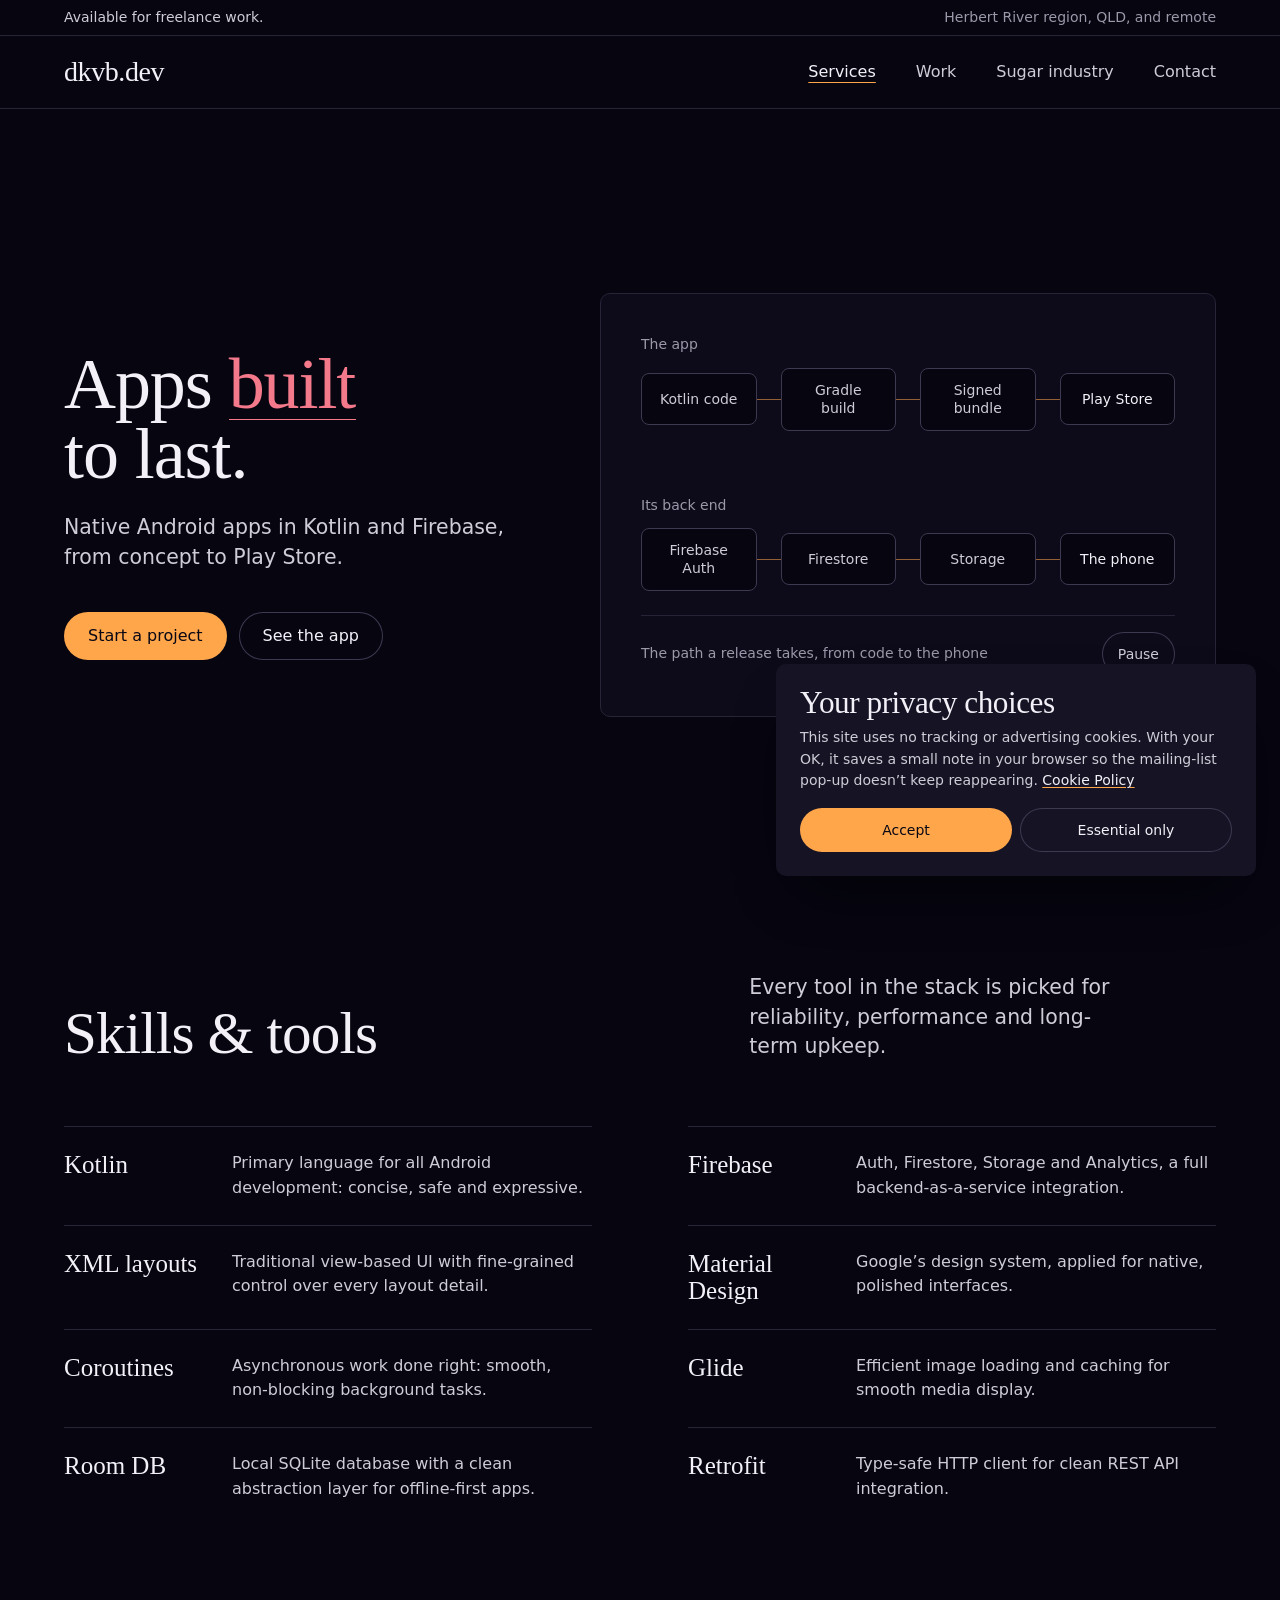
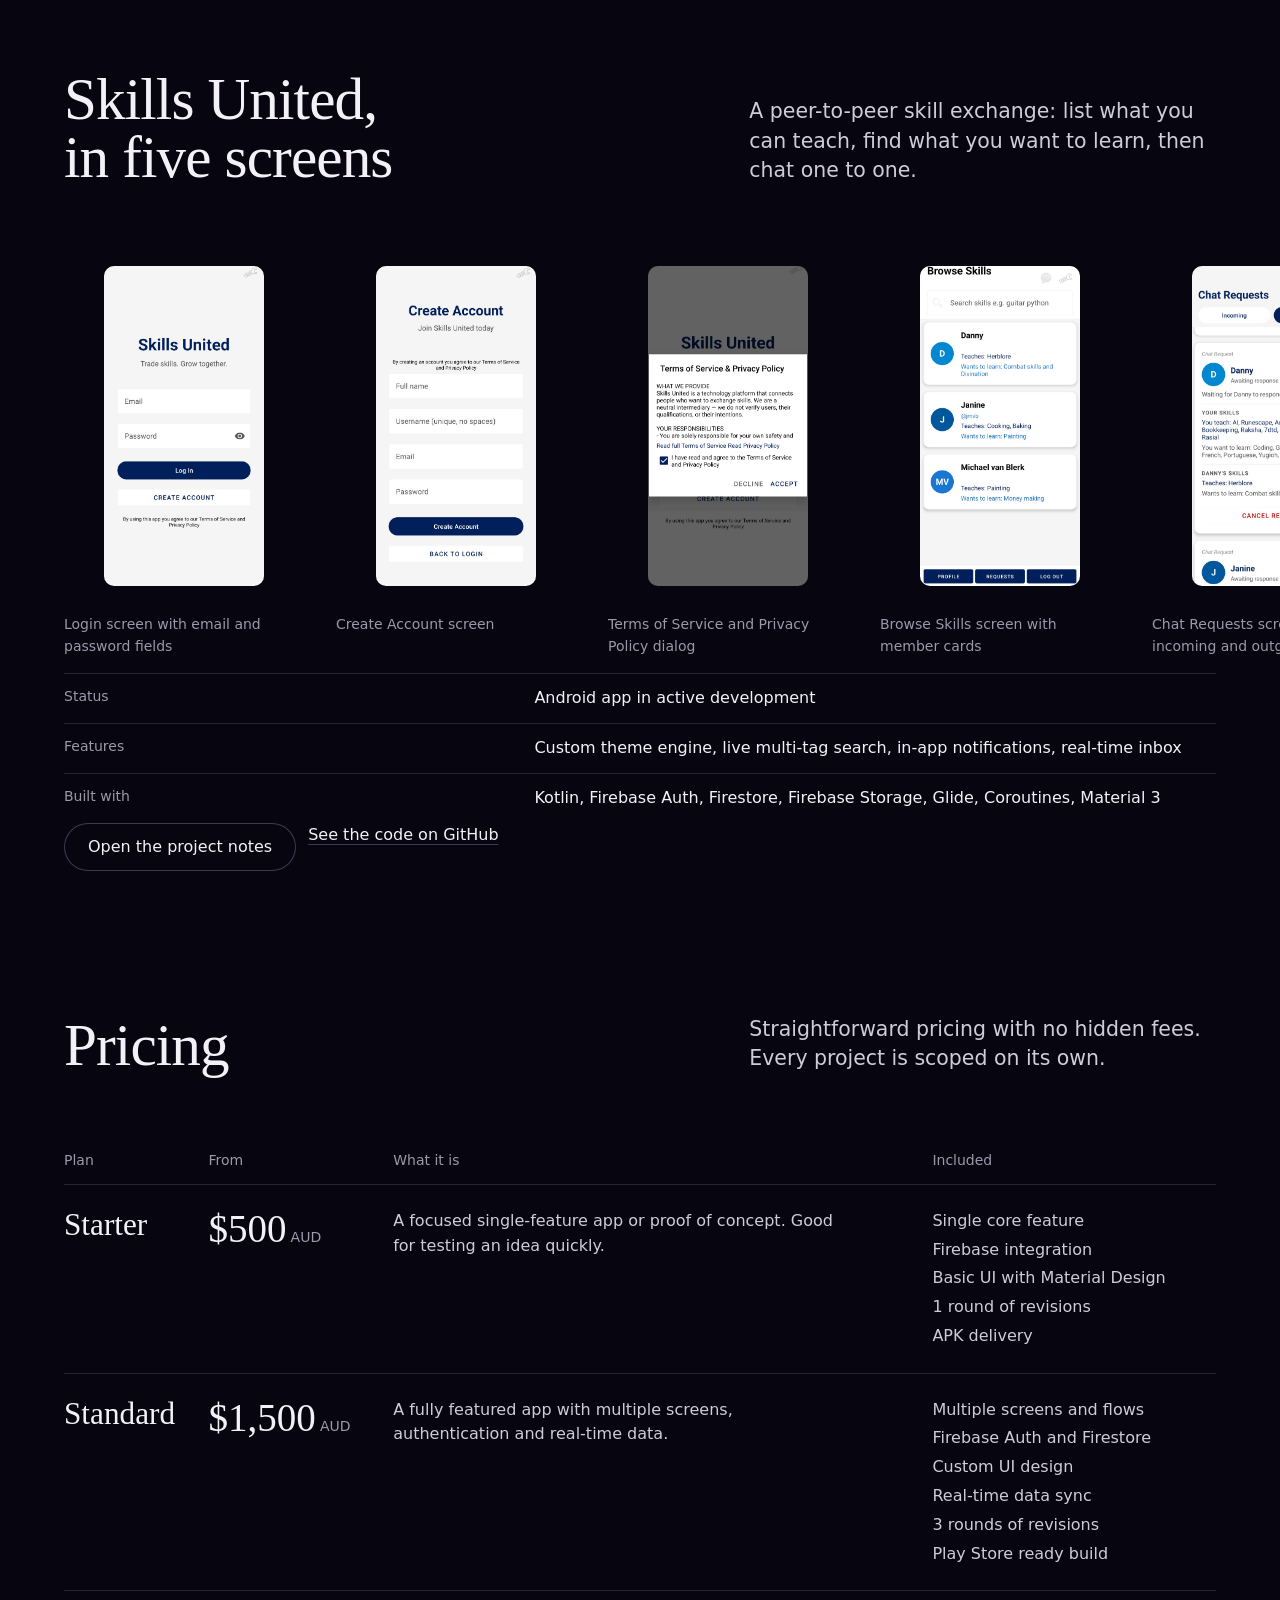
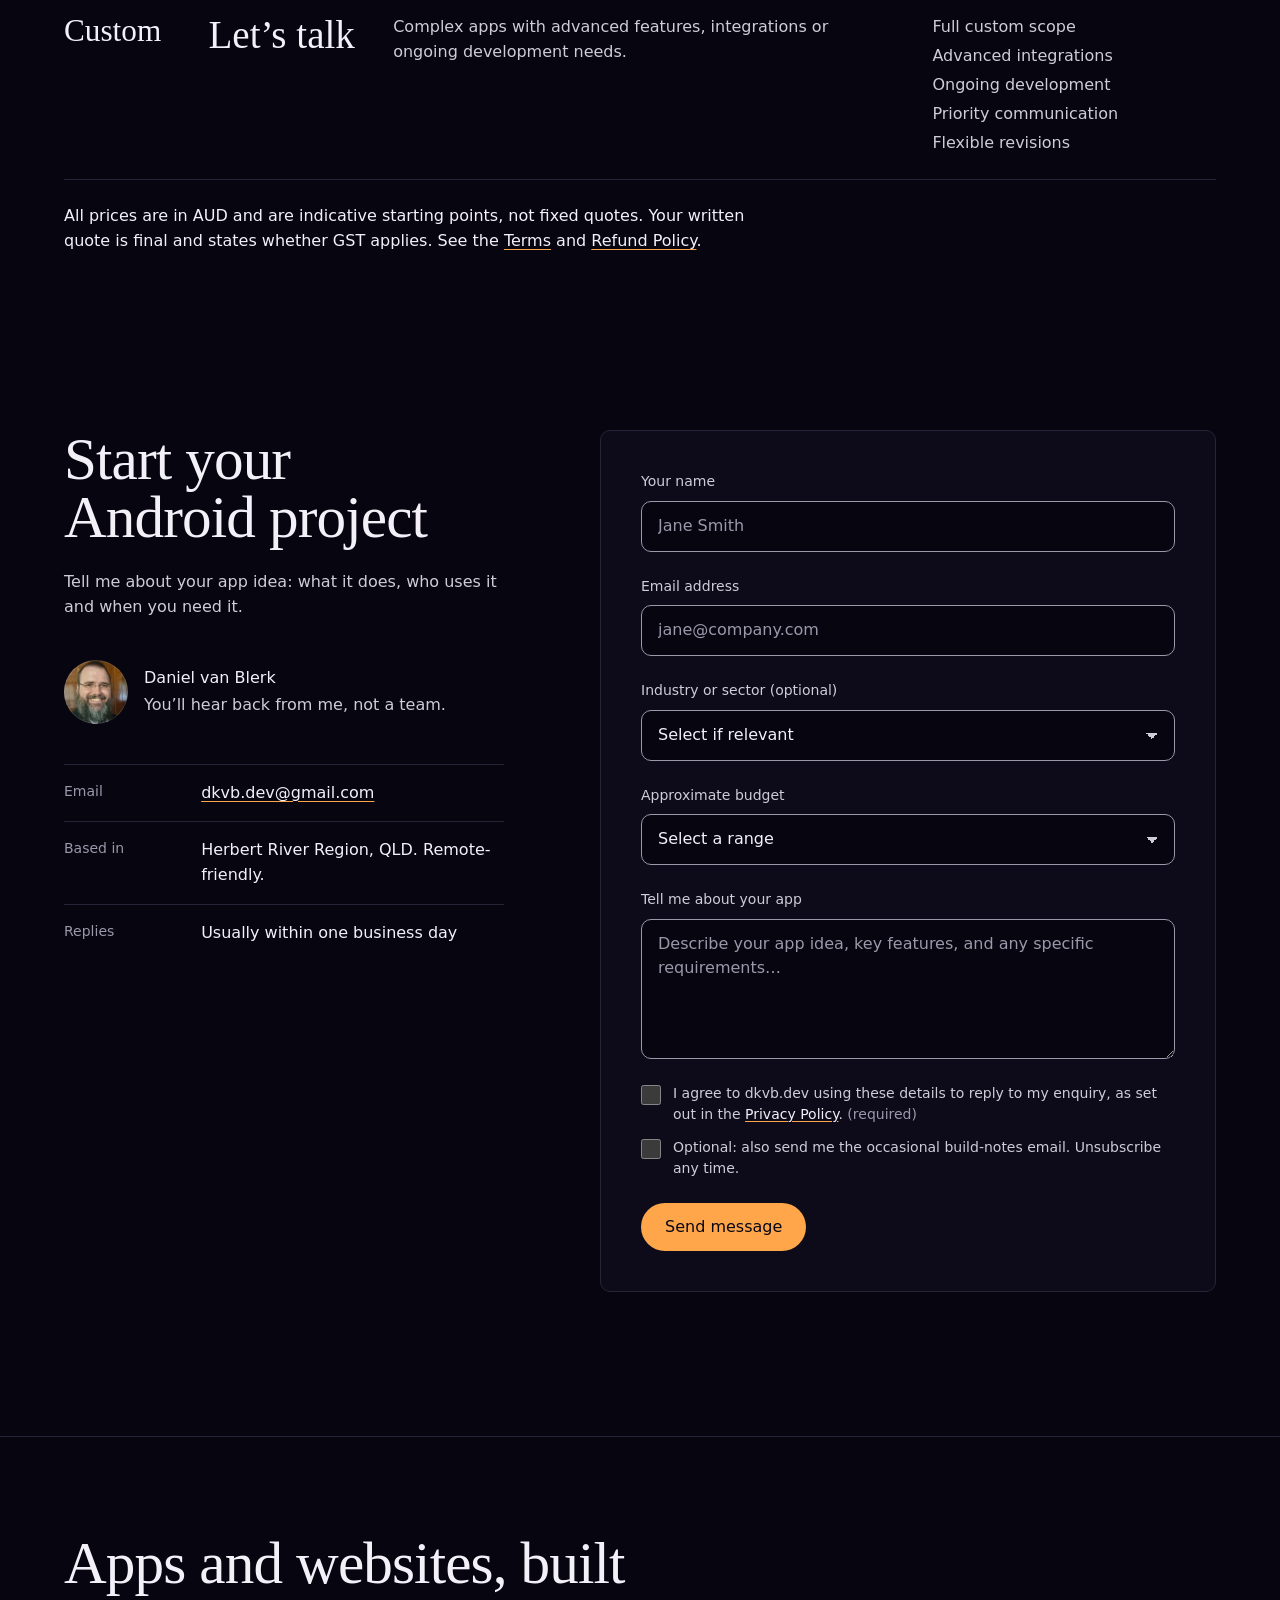
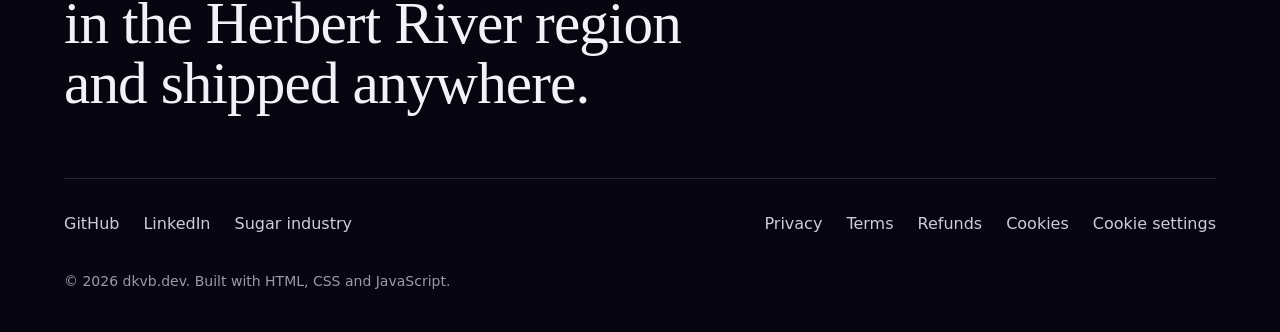
==== commit 08f78f19: "Polish the Hallmark build with Impeccable and add the portrait - Remove the blueprint grid and monos" ====
--- a/android-development.html
+++ b/android-development.html
@@ -61,6 +61,7 @@
 }
 </script>
 <link rel="stylesheet" href="assets/dkvb.css">
+<link rel="stylesheet" href="assets/diagrams.css">
 <script src="assets/motion.js"></script>
 </head>
 <body>
@@ -172,6 +173,7 @@
     <div class="contact-info">
       <h2>Start your Android project</h2>
       <p>Tell me about your app idea: what it does, who uses it and when you need it.</p>
+      <div class="person"><img class="avatar" src="assets/portrait/daniel-van-blerk-avatar-96.jpg" srcset="assets/portrait/daniel-van-blerk-avatar-96.jpg 96w, assets/portrait/daniel-van-blerk-avatar.jpg 192w" sizes="64px" width="192" height="192" alt="" loading="lazy"><p><b>Daniel van Blerk</b><span>You’ll hear back from me, not a team.</span></p></div>
       <dl class="contact-lines">
         <div><dt>Email</dt><dd><a href="mailto:dkvb.dev@gmail.com">dkvb.dev@gmail.com</a></dd></div>
         <div><dt>Based in</dt><dd>Herbert River Region, QLD. Remote-friendly.</dd></div>
@@ -180,15 +182,15 @@
     </div>
     <form id="contactForm">
       <div class="form-group">
-          <label for="fname">Your Name</label>
+          <label for="fname">Your name</label>
           <input type="text" id="fname" name="name" placeholder="Jane Smith" maxlength="80" autocomplete="name" required>
         </div>
       <div class="form-group">
-        <label for="email">Email Address</label>
+        <label for="email">Email address</label>
         <input type="email" id="email" name="email" placeholder="jane@company.com" maxlength="254" autocomplete="email" required>
       </div>
       <div class="form-group">
-        <label for="industry">Industry / Sector (optional)</label>
+        <label for="industry">Industry or sector (optional)</label>
         <select id="industry" name="industry">
           <option value="">Select if relevant</option>
           <option>Sugar Industry / Agriculture (Herbert River)</option>
@@ -199,7 +201,7 @@
         </select>
       </div>
       <div class="form-group">
-        <label for="budget">Approximate Budget</label>
+        <label for="budget">Approximate budget</label>
         <select id="budget" name="budget">
           <option value="">Select a range</option>
           <option>Under $500</option>
@@ -210,7 +212,7 @@
         </select>
       </div>
       <div class="form-group">
-        <label for="message">Tell Me About Your App</label>
+        <label for="message">Tell me about your app</label>
         <textarea id="message" name="message" placeholder="Describe your app idea, key features, and any specific requirements…" maxlength="2000" required></textarea>
       </div>
       <input type="hidden" name="service" value="Android App Development">
--- a/assets/dkvb.css
+++ b/assets/dkvb.css
@@ -3,7 +3,6 @@
  * axes: dark/roman-serif/warm · posture: restrained · contrast: pass · fold: pass · v2.0.0 */
 /* Hallmark · pre-emit critique: P4 H4 E4 S4 R4 V5 · weakest: S, a developer portfolio reads like any other; every diagram draws a system this developer actually builds (Firestore listeners, Play Store pipeline, a cane-season booking board) instead of generic tiles */
 /* Hallmark · waive 38iii · .verb appears once per page, inside the hero h1 only · Lumen names the one rose verb in the hero as its signature, and every dkvb.dev page keeps exactly one */
-/* Hallmark · waive 47c · the blueprint grid is drawn only on .diagram wells and the mailing-list visual · it sits under real system diagrams of builds this developer makes, never under running text */
 /* Hallmark · dropped onclick="window.location='android-development.html'", onclick="window.location='web-development.html'", onclick="window.location='ui-ux-design.html'", onclick="window.location='backend-development.html'", onclick="window.location='sugar-industry.html'" · the five service cards are now real links to those pages, so keyboard, middle-click and screen readers work */
 /* Hallmark · waive 39b · button.project-card rows of 150 to 190px open the project dialog · each project row is one full-width button carrying its thumbnail, name, type, stack and year, so the whole row is the hit target */
 /* Hallmark · reworded "building apps & experiences." to "i build android apps and websites." · 19, "experiences" is filler that fits any studio; the new head names what is built and carries the one verb */
@@ -78,6 +77,16 @@
 .hero--banner h1 { max-width: 14ch; font-size: clamp(3.25rem, 7vw + 0.5rem, 7rem); }
 .hero--stage .container { display: grid; grid-template-columns: minmax(0, 5fr) minmax(0, 7fr); gap: var(--space-3xl); align-items: center; min-height: calc(100svh - var(--header-h) - var(--announce-h) - var(--space-3xl) * 2); }
 .hero--stage h1 { font-size: clamp(3rem, 5vw + 0.5rem, 5.75rem); max-width: 11ch; }
+.hero--person .container { display: grid; grid-template-columns: minmax(0, 1fr) minmax(0, 280px); gap: var(--space-3xl); align-items: end; }
+.portrait { margin: 0; display: grid; gap: var(--space-sm); }
+.portrait img { width: 100%; aspect-ratio: 4 / 5; object-fit: cover; object-position: 50% 12%; border-radius: var(--radius-card); outline: 1px solid color-mix(in oklab, var(--color-ink) 10%, transparent); outline-offset: -1px; }
+.portrait figcaption { display: grid; gap: var(--space-3xs); font-size: var(--text-sm); color: var(--color-muted); }
+.portrait figcaption b { font-weight: 500; color: var(--color-ink); }
+.local { display: grid; grid-template-columns: minmax(0, 1fr) minmax(0, 240px); gap: var(--space-3xl); align-items: center; }
+.person { display: flex; align-items: center; gap: var(--space-md); margin-top: var(--space-xl); }
+.person .avatar { width: 64px; height: 64px; border-radius: 50%; flex: none; outline: 1px solid color-mix(in oklab, var(--color-ink) 12%, transparent); outline-offset: -1px; }
+.person p { display: grid; gap: var(--space-3xs); color: var(--color-ink-2); }
+.person b { font-weight: 500; color: var(--color-ink); }
 .verb { display: inline-block; color: var(--color-accent-2); }
 .verb::after { content: ""; display: block; height: var(--rule-hair); background: currentColor; transform-origin: left; animation: verb-draw var(--dur-long) var(--ease-out) 300ms both; }
 @keyframes verb-draw { from { transform: scaleX(0); } }
@@ -93,10 +102,10 @@
 .head .lead { color: var(--color-ink-2); }
 .head--single { grid-template-columns: minmax(0, 1fr); }
 .caption, figcaption { font-size: var(--text-sm); color: var(--color-muted); }
-.readout { font: 400 var(--text-xs)/1.5 var(--font-outlier); color: var(--color-ink-2); }
+.readout { font: 400 var(--text-sm)/1.5 var(--font-body); color: var(--color-muted); }
 
 /* ── bento (home) ───────────────────────────────────────── */
-.bento { display: grid; grid-template-columns: repeat(12, minmax(0, 1fr)); grid-auto-rows: var(--tile-row); gap: var(--gap-columns); }
+.bento { display: grid; grid-template-columns: repeat(12, minmax(0, 1fr)); grid-auto-rows: minmax(var(--tile-row), auto); gap: var(--gap-columns); }
 .tile { position: relative; display: flex; flex-direction: column; gap: var(--space-sm); padding: var(--space-xl); border: var(--rule-hair) solid var(--color-rule); border-radius: var(--radius-card); background: var(--color-paper-2); color: var(--color-ink); text-decoration: none; overflow: hidden; transition: border-color var(--dur-short) var(--ease-out), background-color var(--dur-short) var(--ease-out); }
 .tile:hover { border-color: var(--color-rule-2); background: var(--color-paper-3); }
 .tile:has(.tile-go:active) { background: var(--color-paper-2); }
@@ -214,8 +223,8 @@
 .statement { font-family: var(--font-display); font-size: var(--text-display-s); line-height: 1.02; letter-spacing: var(--tracking-display); max-width: 24ch; text-wrap: balance; }
 .statement-sub { margin-top: var(--space-lg); color: var(--color-ink-2); max-width: 60ch; }
 
-/* ── diagrams: a well on the blueprint grid ─────────────── */
-.diagram { position: relative; margin: 0; padding: var(--space-xl); border: var(--rule-hair) solid var(--color-rule); border-radius: var(--radius-card); background-color: var(--color-paper-2); background-image: linear-gradient(var(--rule-blueprint) 1px, transparent 1px), linear-gradient(90deg, var(--rule-blueprint) 1px, transparent 1px); background-size: 48px 48px; }
+/* ── diagrams: a lifted well ───────────────────────────── */
+.diagram { position: relative; margin: 0; padding: var(--space-xl); border: var(--rule-hair) solid var(--color-rule); border-radius: var(--radius-card); background-color: var(--color-paper-2); }
 .diagram figcaption { margin-top: var(--space-lg); padding-top: var(--space-md); border-top: var(--rule-hair) solid var(--color-rule); display: flex; justify-content: space-between; align-items: center; gap: var(--space-md); }
 .loop-toggle { min-height: 44px; padding: 0 var(--space-md); border: 0; border-radius: var(--radius-pill); background: transparent; color: var(--color-ink-2); box-shadow: inset 0 0 0 var(--rule-hair) var(--color-rule-2); font: 400 var(--text-sm)/1 var(--font-body); cursor: pointer; transition: background-color var(--dur-short) var(--ease-out); }
 .loop-toggle:hover { background: var(--color-paper-3); color: var(--color-ink); }
@@ -225,25 +234,13 @@
 html:not(.js) .loop-toggle { display: none; }
 [data-loop]:not(.is-running), [data-loop]:not(.is-running) *, [data-loop]:not(.is-running) *::before, [data-loop]:not(.is-running) *::after { animation-play-state: paused !important; }
 
-.node { position: relative; display: flex; align-items: center; justify-content: center; min-height: 52px; padding: var(--space-sm) var(--space-md); border: var(--rule-hair) solid var(--color-rule-2); border-radius: calc(var(--radius-card) - 2px); background: var(--color-paper); font: 400 var(--text-xs)/1.3 var(--font-outlier); color: var(--color-ink-2); text-align: center; }
+.node { position: relative; display: flex; align-items: center; justify-content: center; min-height: 52px; padding: var(--space-sm) var(--space-md); border: var(--rule-hair) solid var(--color-rule-2); border-radius: calc(var(--radius-card) - 2px); background: var(--color-paper); font: 500 var(--text-sm)/1.3 var(--font-body); color: var(--color-ink-2); text-align: center; }
 .node::after { content: ""; position: absolute; inset: -1px; border: var(--rule-hair) solid var(--color-accent); border-radius: inherit; opacity: 0; }
 .node--key { color: var(--color-ink); }
 
 .tile-diagram { margin-block: var(--space-md); padding: var(--space-lg); }
 .tile-diagram figcaption { margin-top: var(--space-md); }
 .ux-hero-shot { aspect-ratio: 1427 / 551; border-radius: calc(var(--radius-card) - 2px); margin: 0 0 var(--space-lg); }
-
-/* path: steps a job really takes, a brass pulse running the ruled line */
-.path { position: relative; display: grid; grid-template-columns: repeat(var(--n, 5), minmax(0, 1fr)); gap: var(--space-lg); align-items: center; }
-.path::before { content: ""; position: absolute; left: 0; right: 0; top: 50%; height: 1px; background: var(--color-accent); opacity: 0.55; }
-.path .node { z-index: var(--z-raised); }
-.path .node::after { animation: node-lit var(--loop-dur) var(--ease-in-out) infinite; animation-delay: calc(var(--i) * var(--loop-dur) / var(--n, 5)); }
-.pulse { position: absolute; left: 0; right: 0; top: 50%; height: 0; pointer-events: none; animation: pulse-run var(--loop-dur) linear infinite; }
-.pulse::before { content: ""; position: absolute; left: 0; top: -5px; width: 10px; height: 10px; border-radius: 50%; background: var(--color-accent); }
-@keyframes pulse-run { from { transform: translateX(0); } to { transform: translateX(calc(100% - 10px)); } }
-@keyframes node-lit { 0%, 22% { opacity: 1; } 30%, 100% { opacity: 0; } }
-.path-rows { display: grid; gap: var(--space-2xl); }
-.path-label { margin-bottom: var(--space-sm); font-size: var(--text-sm); color: var(--color-muted); }
 
 /* waterfall: a page load in order (web) */
 .waterfall { display: grid; gap: var(--space-sm); margin: 0; padding: 0; list-style: none; }
@@ -254,43 +251,8 @@
 .axis { display: flex; justify-content: space-between; gap: var(--space-md); margin: var(--space-sm) 0 0 calc(120px + var(--space-md)); }
 @keyframes bar-load { 0% { transform: scaleX(0); } 18%, 85% { transform: scaleX(1); } 100% { transform: scaleX(1); opacity: 0; } }
 
-/* fan-out: one write, every listener updated (back-end) */
-.fanout { display: grid; grid-template-columns: minmax(0, 2fr) minmax(0, 3fr) minmax(0, 2fr) minmax(0, 3fr) minmax(0, 2fr); align-items: center; gap: 0; }
-.fanout .wire { position: relative; height: 1px; background: var(--color-rule-2); }
-.fanout .wire .pulse { top: 0; animation-duration: var(--loop-dur); }
-.fanout .clients { display: grid; gap: var(--space-md); }
-.fanout .clients .node { flex-direction: column; gap: var(--space-2xs); }
-.fanout .wires { position: relative; display: grid; gap: var(--space-md); }
-.fanout .wires .wire { margin-block: var(--space-lg); }
-.swap { position: relative; display: block; }
-.swap > span { display: block; }
-.swap > span + span { position: absolute; inset: 0; opacity: 0; color: var(--color-live); animation: swap-in var(--loop-dur) var(--ease-out) infinite; }
-.swap > span:first-child { animation: swap-out var(--loop-dur) var(--ease-out) infinite; }
-@keyframes swap-in { 0%, 52% { opacity: 0; } 58%, 92% { opacity: 1; } 100% { opacity: 0; } }
-@keyframes swap-out { 0%, 52% { opacity: 1; } 58%, 92% { opacity: 0; } 100% { opacity: 1; } }
-
-/* booking board: a cane-season week, sample jobs moving through (sugar) */
-.board { display: grid; grid-template-columns: repeat(4, minmax(0, 1fr)); gap: var(--space-sm); }
-.board-col { display: flex; flex-direction: column; gap: var(--space-xs); min-height: 100%; }
-.board-col > span { font-size: var(--text-sm); color: var(--color-muted); padding-bottom: var(--space-xs); border-bottom: var(--rule-hair) solid var(--color-rule); }
-.board-lanes { position: relative; grid-column: 1 / -1; display: grid; gap: var(--space-xs); }
-.job { width: calc((100% - 3 * var(--space-sm)) / 4); padding: var(--space-xs) var(--space-sm); border: var(--rule-hair) solid var(--color-rule-2); border-radius: calc(var(--radius-card) - 4px); background: var(--color-paper); font: 400 var(--text-xs)/1.35 var(--font-outlier); color: var(--color-ink-2); animation: job-move calc(var(--loop-dur) * 1.2) var(--ease-in-out) infinite; animation-delay: calc(var(--i) * -3s); }
-.job b { display: block; font-weight: 400; color: var(--color-ink); }
-.job--live { border-color: var(--color-accent); }
-@keyframes job-move {
-  0%, 18% { transform: translateX(0); }
-  25%, 43% { transform: translateX(calc(100% + var(--space-sm))); }
-  50%, 68% { transform: translateX(calc(200% + 2 * var(--space-sm))); }
-  75%, 93% { transform: translateX(calc(300% + 3 * var(--space-sm))); opacity: 1; }
-  100% { transform: translateX(calc(300% + 3 * var(--space-sm))); opacity: 0; }
-}
-.board-wrap { display: grid; gap: var(--space-sm); }
-
 @media (prefers-reduced-motion: reduce) {
-  .pulse, .path .node::after, .waterfall .bar, .swap > span, .job, .verb::after { animation: none !important; }
-  .swap > span + span { opacity: 1; position: static; }
-  .swap > span:first-child { display: none; }
-  .job { transform: translateX(calc(var(--col, 0) * (100% + var(--space-sm)))); }
+  .waterfall .bar, .verb::after { animation: none !important; }
   .site-header { transition: none; }
 }
 
@@ -414,7 +376,8 @@
 .doc-body strong { color: var(--color-ink); font-weight: 500; }
 .doc-body a { color: var(--color-ink); text-decoration-color: var(--color-accent); }
 .doc-body code { font-family: var(--font-outlier); font-size: var(--text-xs); }
-.doc-body .table-wrap { overflow-x: auto; margin: var(--space-md) 0; }
+.doc-body .table-wrap { overflow-x: auto; margin: var(--space-md) 0; overscroll-behavior-x: contain; }
+.doc-body table { min-width: 46rem; }
 .doc-body table { width: 100%; border-collapse: collapse; font-size: var(--text-sm); }
 .doc-body th, .doc-body td { text-align: left; vertical-align: top; padding: var(--space-sm) var(--space-sm) var(--space-sm) 0; border-bottom: var(--rule-hair) solid var(--color-rule); }
 .doc-body th { font-weight: 400; color: var(--color-muted); }
@@ -429,6 +392,8 @@
   .tile h3 { overflow-wrap: normal; }
 }
 @media (max-width: 60rem) {
+  .hero--person .container, .local { grid-template-columns: minmax(0, 1fr); gap: var(--space-xl); }
+  .portrait { grid-template-columns: 150px minmax(0, 1fr); align-items: center; gap: var(--space-md); max-width: 28rem; }
   :root { --tile-row: auto; --header-h: 64px; }
   .announce .announce-aside { display: none; }
   .nav-toggle { display: inline-flex; align-items: center; min-height: 44px; padding: 0 var(--space-md); border: 0; border-radius: var(--radius-pill); background: transparent; color: var(--color-ink); box-shadow: inset 0 0 0 var(--rule-hair) var(--color-rule-2); font: 400 var(--text-md)/1 var(--font-body); cursor: pointer; }
@@ -460,7 +425,9 @@
   .doc { grid-template-columns: minmax(0, 1fr); }
   .doc .toc { position: static; }
   .rates thead { display: none; }
-  .rates, .rates tbody, .rates tr, .rates th, .rates td { display: block; width: 100%; }
+  .rates { display: flex; flex-direction: column; }
+  .rates caption { order: 2; display: block; width: 100%; }
+  .rates tbody, .rates tr, .rates th, .rates td { display: block; width: 100%; }
   .rates tr { padding-block: var(--space-md); border-bottom: var(--rule-hair) solid var(--color-rule); }
   .rates th, .rates td { border: 0; padding: var(--space-2xs) 0; }
   .fanout { grid-template-columns: minmax(0, 1fr); gap: var(--space-md); }
@@ -470,6 +437,7 @@
   .pulse { display: none; }
 }
 @media (max-width: 40rem) {
+  .tools > div, .facts > div, .contact-lines > div { grid-template-columns: minmax(0, 1fr); gap: var(--space-2xs); }
   .announce { font-size: var(--text-xs); }
   .audience { grid-template-columns: minmax(0, 1fr); }
   .audience > div + div { padding-left: 0; border-left: 0; }
--- a/assets/diagrams.css
+++ b/assets/diagrams.css
@@ -0,0 +1,63 @@
+/* dkvb.dev moving service diagrams: the build path, the fan-out and the booking board.
+   Loaded only by the pages that draw them; each loop has a pause control and stops off-screen and under reduced motion. */
+/* path: steps a job really takes, a brass pulse running the ruled line */
+.path { position: relative; display: grid; grid-template-columns: repeat(var(--n, 5), minmax(0, 1fr)); gap: var(--space-lg); align-items: center; }
+.path::before { content: ""; position: absolute; left: 0; right: 0; top: 50%; height: 1px; background: var(--color-accent); opacity: 0.55; }
+.path .node { z-index: var(--z-raised); }
+.path .node::after { animation: node-lit var(--loop-dur) var(--ease-in-out) infinite; animation-delay: calc(var(--i) * var(--loop-dur) / var(--n, 5)); }
+.pulse { position: absolute; left: 0; right: 0; top: 50%; height: 0; pointer-events: none; animation: pulse-run var(--loop-dur) linear infinite; }
+.pulse::before { content: ""; position: absolute; left: 0; top: -5px; width: 10px; height: 10px; border-radius: 50%; background: var(--color-accent); }
+@keyframes pulse-run { from { transform: translateX(0); } to { transform: translateX(calc(100% - 10px)); } }
+@keyframes node-lit { 0%, 22% { opacity: 1; } 30%, 100% { opacity: 0; } }
+.path-rows { display: grid; gap: var(--space-2xl); }
+.path-label { margin-bottom: var(--space-sm); font-size: var(--text-sm); color: var(--color-muted); }
+
+/* fan-out: one write, every listener updated (back-end) */
+.fanout { display: grid; grid-template-columns: minmax(0, 2fr) minmax(0, 3fr) minmax(0, 2fr) minmax(0, 3fr) minmax(0, 2fr); align-items: center; gap: 0; }
+.fanout .wire { position: relative; height: 1px; background: var(--color-rule-2); }
+.fanout .wire .pulse { top: 0; animation-duration: var(--loop-dur); }
+.fanout .clients { display: grid; gap: var(--space-md); }
+.fanout .clients .node { flex-direction: column; gap: var(--space-2xs); }
+.fanout .wires { position: relative; display: grid; gap: var(--space-md); }
+.fanout .wires .wire { margin-block: var(--space-lg); }
+.swap { position: relative; display: block; }
+.swap > span { display: block; }
+.swap > span + span { position: absolute; inset: 0; opacity: 0; color: var(--color-live); animation: swap-in var(--loop-dur) var(--ease-out) infinite; }
+.swap > span:first-child { animation: swap-out var(--loop-dur) var(--ease-out) infinite; }
+@keyframes swap-in { 0%, 52% { opacity: 0; } 58%, 92% { opacity: 1; } 100% { opacity: 0; } }
+@keyframes swap-out { 0%, 52% { opacity: 1; } 58%, 92% { opacity: 0; } 100% { opacity: 1; } }
+
+/* booking board: a cane-season week, sample jobs moving through (sugar) */
+.board { display: grid; grid-template-columns: repeat(4, minmax(0, 1fr)); gap: var(--space-sm); }
+.board-col { display: flex; flex-direction: column; gap: var(--space-xs); min-height: 100%; }
+.board-col > span { font-size: var(--text-sm); color: var(--color-muted); padding-bottom: var(--space-xs); border-bottom: var(--rule-hair) solid var(--color-rule); }
+.board-lanes { position: relative; grid-column: 1 / -1; display: grid; gap: var(--space-xs); }
+.job { width: calc((100% - 3 * var(--space-sm)) / 4); padding: var(--space-xs) var(--space-sm); border: var(--rule-hair) solid var(--color-rule-2); border-radius: calc(var(--radius-card) - 4px); background: var(--color-paper); font: 400 var(--text-sm)/1.35 var(--font-body); color: var(--color-ink-2); animation: job-move calc(var(--loop-dur) * 1.2) var(--ease-in-out) infinite; animation-delay: calc(var(--i) * -3s); }
+.job b { display: block; font-weight: 400; color: var(--color-ink); }
+.job--live { border-color: var(--color-accent); }
+@keyframes job-move {
+  0%, 18% { transform: translateX(0); }
+  25%, 43% { transform: translateX(calc(100% + var(--space-sm))); }
+  50%, 68% { transform: translateX(calc(200% + 2 * var(--space-sm))); }
+  75%, 93% { transform: translateX(calc(300% + 3 * var(--space-sm))); opacity: 1; }
+  100% { transform: translateX(calc(300% + 3 * var(--space-sm))); opacity: 0; }
+}
+.board-wrap { display: grid; gap: var(--space-sm); }
+
+@media (prefers-reduced-motion: reduce) {
+  .pulse, .path .node::after, .waterfall .bar, .swap > span, .job, .verb::after { animation: none !important; }
+  .swap > span + span { opacity: 1; position: static; }
+  .swap > span:first-child { display: none; }
+  .job { transform: translateX(calc(var(--col, 0) * (100% + var(--space-sm)))); }
+  .site-header { transition: none; }
+}
+
+
+/* small screens: stack the diagrams (kept here so they follow the rules above) */
+@media (max-width: 60rem) {
+  .fanout { grid-template-columns: minmax(0, 1fr); gap: var(--space-md); }
+  .fanout .wire, .fanout .wires { display: none; }
+  .path { grid-template-columns: minmax(0, 1fr); gap: var(--space-sm); }
+  .path::before { left: 50%; right: auto; top: 0; bottom: 0; width: 1px; height: auto; }
+  .pulse { display: none; }
+}
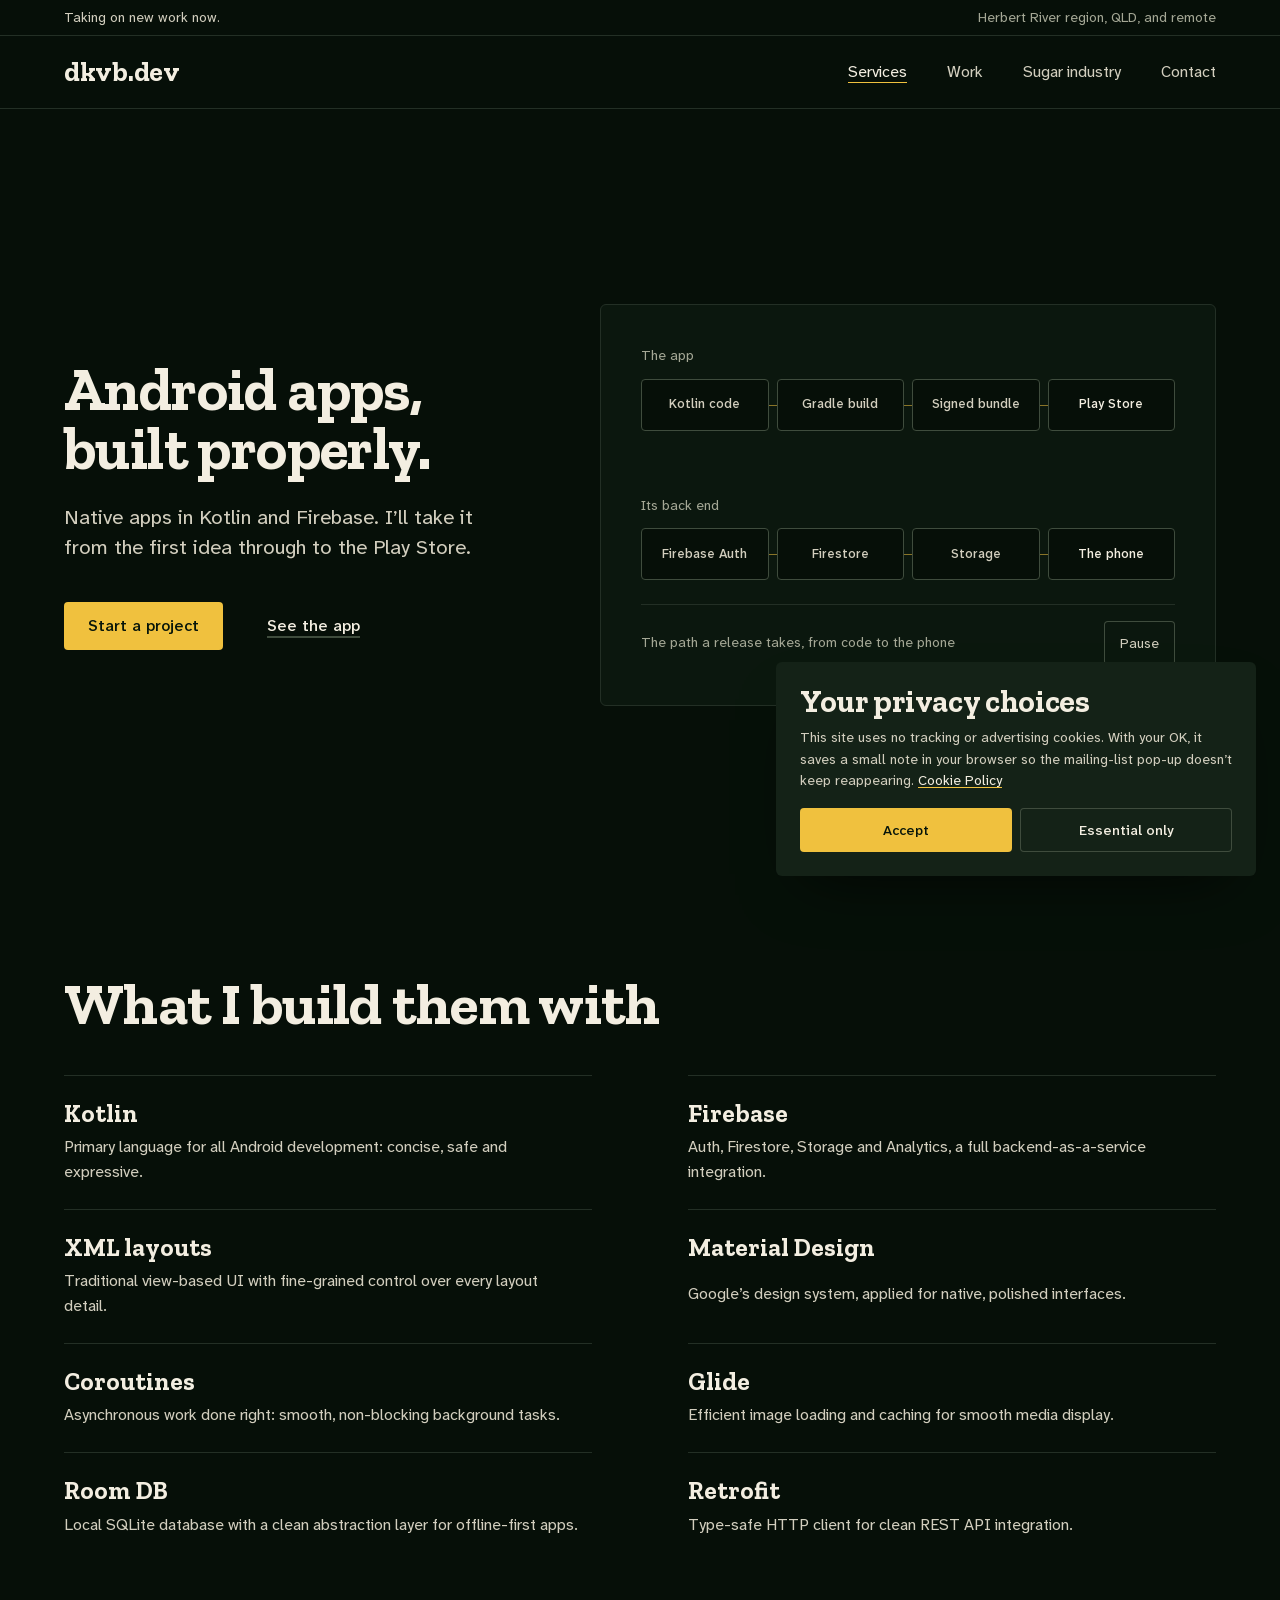
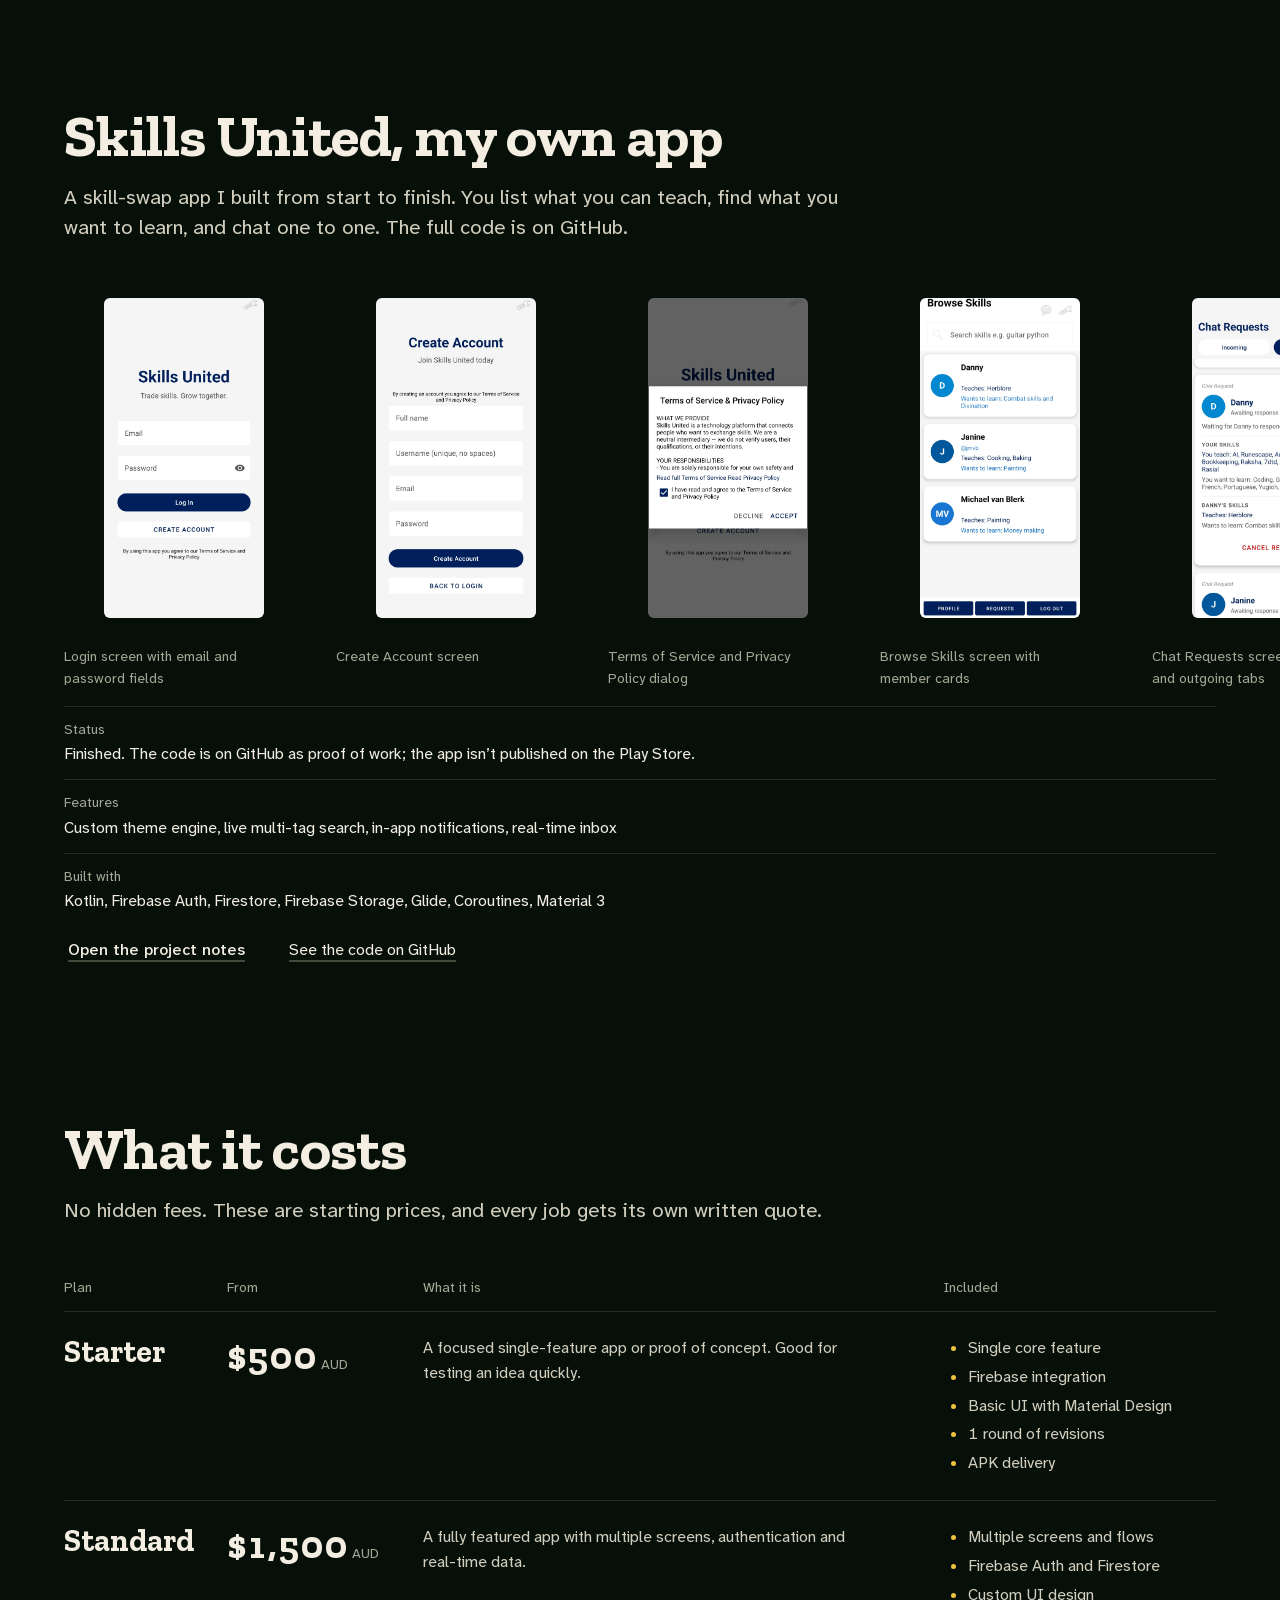
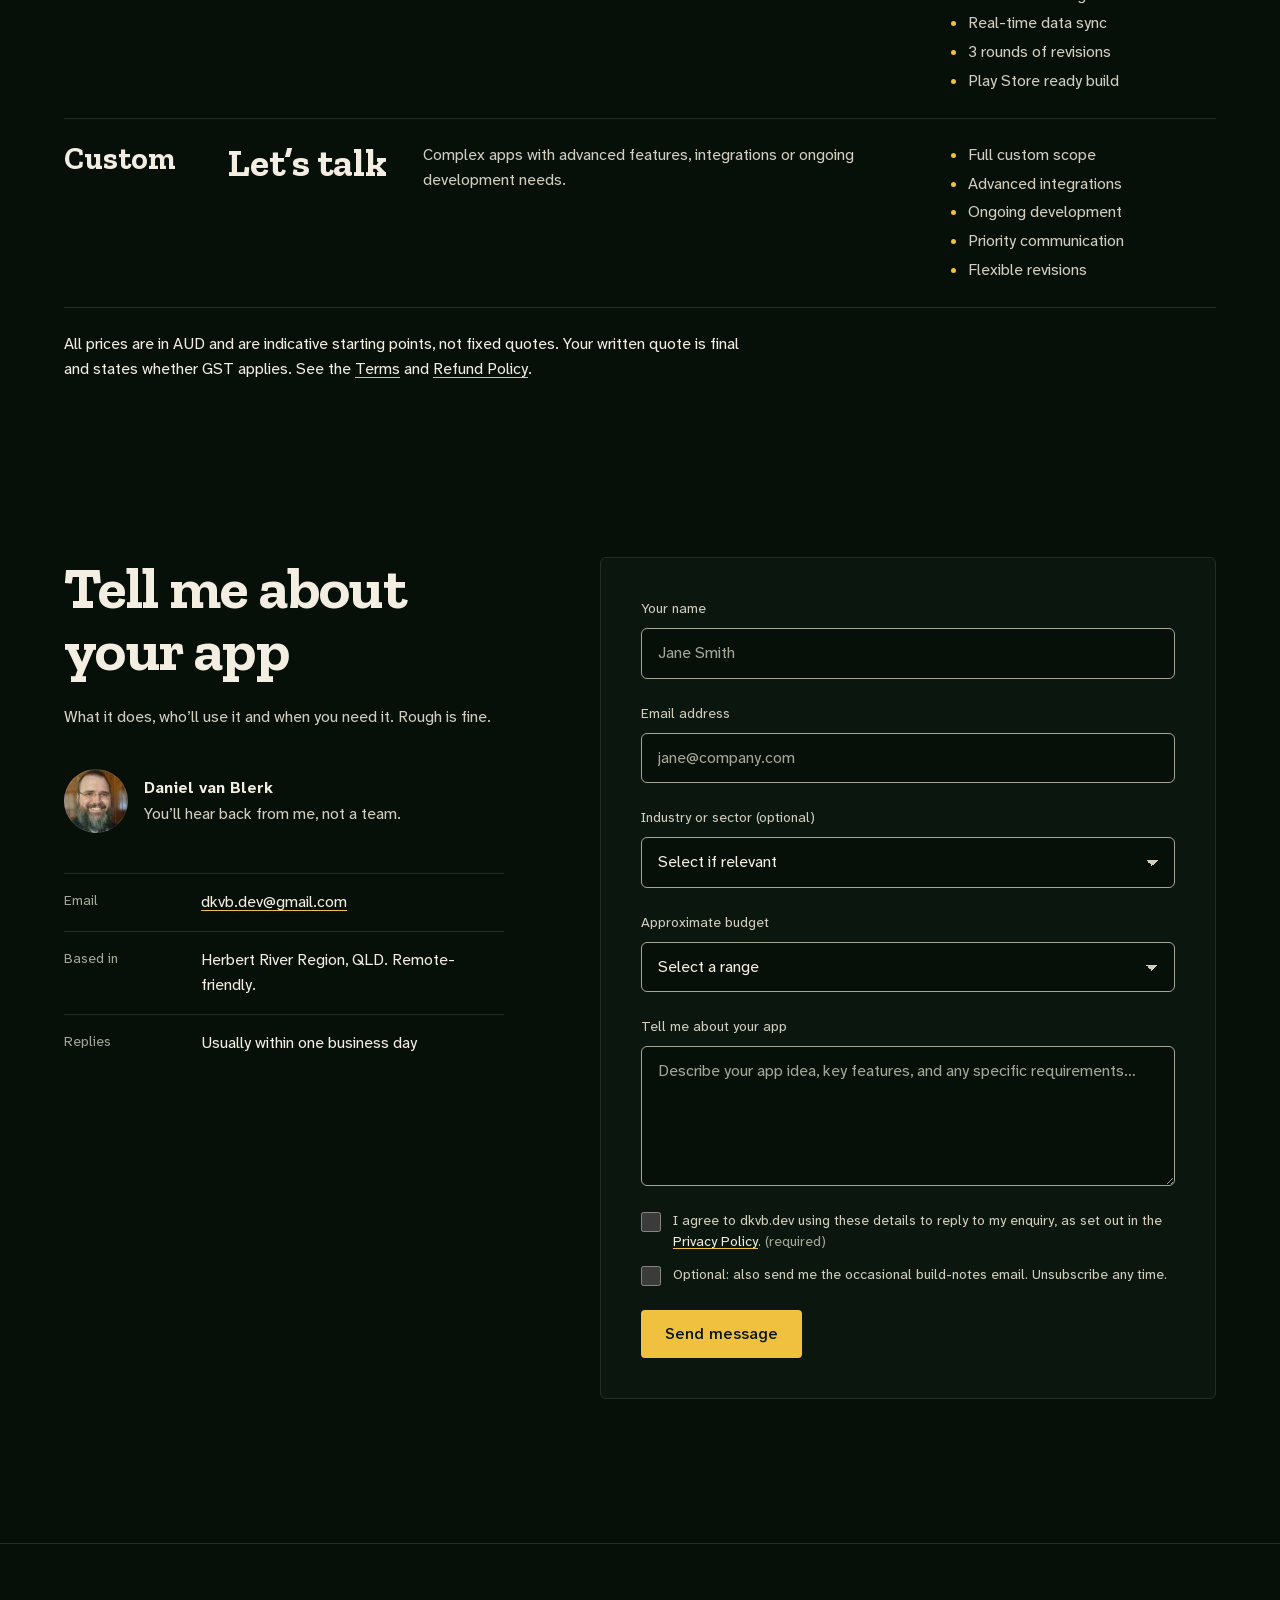
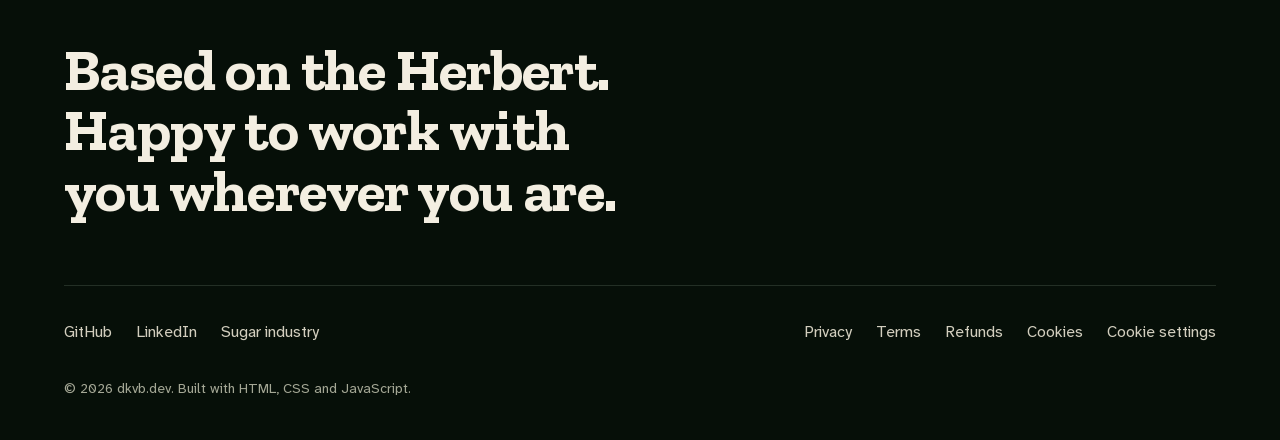
==== commit 61266a9f: "Make the site read as made by a person - Zilla Slab heads over Atkinson Hyperlegible Next; no accent" ====
--- a/android-development.html
+++ b/android-development.html
@@ -8,7 +8,7 @@
 <meta name="keywords" content="Android developer Herbert River Region, Android app development Queensland, Kotlin developer Australia, Firebase, Jetpack Compose, cost-effective Android development Herbert River Region, affordable app developer Queensland, freelance rates Android Australia, no agency markup app development, mobile app developer Herbert River Region">
 <meta name="author" content="Dan Van Blerk">
 <meta name="robots" content="index, follow">
-<meta name="theme-color" content="#0f0c19">
+<meta name="theme-color" content="#0d1610">
 <link rel="canonical" href="https://dkvb.dev/android-development.html">
 <meta property="og:type" content="website">
 <meta property="og:url" content="https://dkvb.dev/android-development.html">
@@ -68,7 +68,7 @@
 <a href="#main-content" class="skip-link">Skip to main content</a>
 
 <header class="site-header">
-  <div class="announce"><div class="container"><span>Available for freelance work.</span><span class="announce-aside">Herbert River region, QLD, and remote</span></div></div>
+  <div class="announce"><div class="container"><span>Taking on new work now.</span><span class="announce-aside">Herbert River region, QLD, and remote</span></div></div>
   <div class="bar">
     <nav class="container" aria-label="Main">
       <a class="wordmark" href="index.html" aria-label="dkvb.dev home">dkvb.dev</a>
@@ -87,8 +87,8 @@
 <section class="hero hero--stage" id="hero">
   <div class="container">
     <div>
-      <h1>Apps <span class="verb">built</span> to last.</h1>
-      <p class="lead">Native Android apps in Kotlin and Firebase, from concept to Play Store.</p>
+      <h1>Android apps, built properly.</h1>
+      <p class="lead">Native apps in Kotlin and Firebase. I’ll take it from the first idea through to the Play Store.</p>
       <div class="actions"><a class="btn btn--primary" href="#contact">Start a project</a><a class="btn btn--secondary" href="#portfolio">See the app</a></div>
     </div>
     <figure class="diagram" data-loop role="img" aria-label="Diagram: the app path from Kotlin code through a Gradle build and signed bundle to the Play Store, and the back-end path from Firebase Auth through Firestore and Storage to the phone">
@@ -100,7 +100,7 @@
 
 <section class="section" id="skills">
   <div class="container">
-    <div class="head reveal"><h2>Skills &amp; tools</h2><p class="lead">Every tool in the stack is picked for reliability, performance and long-term upkeep.</p></div>
+    <div class="head reveal"><h2>What I build them with</h2></div>
     <dl class="tools">
       <div><dt>Kotlin</dt><dd>Primary language for all Android development: concise, safe and expressive.</dd></div>
       <div><dt>Firebase</dt><dd>Auth, Firestore, Storage and Analytics, a full backend-as-a-service integration.</dd></div>
@@ -116,7 +116,7 @@
 
 <section class="section" id="portfolio">
   <div class="container">
-    <div class="head reveal"><h2>Skills United, in five screens</h2><p class="lead">A peer-to-peer skill exchange: list what you can teach, find what you want to learn, then chat one to one.</p></div>
+    <div class="head reveal"><h2>Skills United, my own app</h2><p class="lead">A skill-swap app I built from start to finish. You list what you can teach, find what you want to learn, and chat one to one. The full code is on GitHub.</p></div>
   </div>
   <ul class="rail" tabindex="0" aria-label="Skills United screens">
       <li><figure class="screen shot-top" data-slot="su-1" data-kind="product" data-alt="Login screen with email and password fields"><img src="assets/skills-united/screenshot1.jpg" width="1080" height="2126" alt="Login screen with email and password fields" loading="lazy" decoding="async"></figure><p class="caption">Login screen with email and password fields</p></li>
@@ -127,7 +127,7 @@
   </ul>
   <div class="container">
     <dl class="facts">
-      <div><dt>Status</dt><dd>Android app in active development</dd></div>
+      <div><dt>Status</dt><dd>Finished. The code is on GitHub as proof of work; the app isn’t published on the Play Store.</dd></div>
       <div><dt>Features</dt><dd>Custom theme engine, live multi-tag search, in-app notifications, real-time inbox</dd></div>
       <div><dt>Built with</dt><dd>Kotlin, Firebase Auth, Firestore, Firebase Storage, Glide, Coroutines, Material 3</dd></div>
     </dl>
@@ -140,7 +140,7 @@
 
 <section class="section" id="pricing">
   <div class="container">
-    <div class="head reveal"><h2>Pricing</h2><p class="lead">Straightforward pricing with no hidden fees. Every project is scoped on its own.</p></div>
+    <div class="head reveal"><h2>What it costs</h2><p class="lead">No hidden fees. These are starting prices, and every job gets its own written quote.</p></div>
     <table class="rates">
       <caption>All prices are in AUD and are indicative starting points, not fixed quotes. Your written quote is final and states whether GST applies. See the <a href="terms.html">Terms</a> and <a href="refund-policy.html">Refund Policy</a>.</caption>
       <thead><tr><th scope="col">Plan</th><th scope="col">From</th><th scope="col">What it is</th><th scope="col">Included</th></tr></thead>
@@ -171,8 +171,8 @@
 <section class="section section--l" id="contact">
   <div class="container contact">
     <div class="contact-info">
-      <h2>Start your Android project</h2>
-      <p>Tell me about your app idea: what it does, who uses it and when you need it.</p>
+      <h2>Tell me about your app</h2>
+      <p>What it does, who’ll use it and when you need it. Rough is fine.</p>
       <div class="person"><img class="avatar" src="assets/portrait/daniel-van-blerk-avatar-96.jpg" srcset="assets/portrait/daniel-van-blerk-avatar-96.jpg 96w, assets/portrait/daniel-van-blerk-avatar.jpg 192w" sizes="64px" width="192" height="192" alt="" loading="lazy"><p><b>Daniel van Blerk</b><span>You’ll hear back from me, not a team.</span></p></div>
       <dl class="contact-lines">
         <div><dt>Email</dt><dd><a href="mailto:dkvb.dev@gmail.com">dkvb.dev@gmail.com</a></dd></div>
@@ -235,7 +235,7 @@
 
 <footer class="site-footer" role="contentinfo">
   <div class="container">
-    <p class="foot-statement">Apps and websites, built in the Herbert River region and shipped anywhere.</p>
+    <p class="foot-statement">Based on the Herbert. Happy to work with you wherever you are.</p>
     <div class="foot-links">
       <ul aria-label="Elsewhere">
         <li><a href="https://github.com/DanielvanBlerk-dev" target="_blank" rel="noopener noreferrer">GitHub</a></li>
@@ -279,7 +279,7 @@
       </div>
       <button class="modal-scroll-arrow right" id="modalScrollRight" aria-label="Scroll right">Next</button>
     </div>
-    <div class="modal-screenshot-hint">Scroll or use the arrows to view</div>
+    <div class="modal-screenshot-hint">Scroll sideways, or use Back and Next, to see more screens</div>
     <div class="modal-type">Android App</div>
     <div class="modal-title">Skills United</div>
     <p class="modal-desc">Peer-to-peer skill-exchange platform where users list what they can teach and want to learn, then connect via real-time one-to-one chat. Built with Kotlin and Firebase.</p>
@@ -292,7 +292,7 @@
       <span class="tag">Coroutines</span>
       <span class="tag">Material 3</span>
     </div>
-    <a href="https://github.com/DanielvanBlerk-dev/skillsunited-dev" target="_blank" rel="noopener noreferrer" class="modal-link">View live project</a>
+    <a href="https://github.com/DanielvanBlerk-dev/skillsunited-dev" target="_blank" rel="noopener noreferrer" class="modal-link">See the code on GitHub</a>
   </div>
 </div>
 
--- a/assets/dkvb.css
+++ b/assets/dkvb.css
@@ -2,7 +2,6 @@
  * hero: Banner (/), Stage (service pages), Banner (legal) · nav: banner over a retracting bar · footer: statement · imagery: screenshots of the user's own projects (data-kind product), no photographs · signature: each service drawn as the system it builds, moving: the build path, the load waterfall, the realtime fan-out, the harvest booking board
  * axes: dark/roman-serif/warm · posture: restrained · contrast: pass · fold: pass · v2.0.0 */
 /* Hallmark · pre-emit critique: P4 H4 E4 S4 R4 V5 · weakest: S, a developer portfolio reads like any other; every diagram draws a system this developer actually builds (Firestore listeners, Play Store pipeline, a cane-season booking board) instead of generic tiles */
-/* Hallmark · waive 38iii · .verb appears once per page, inside the hero h1 only · Lumen names the one rose verb in the hero as its signature, and every dkvb.dev page keeps exactly one */
 /* Hallmark · dropped onclick="window.location='android-development.html'", onclick="window.location='web-development.html'", onclick="window.location='ui-ux-design.html'", onclick="window.location='backend-development.html'", onclick="window.location='sugar-industry.html'" · the five service cards are now real links to those pages, so keyboard, middle-click and screen readers work */
 /* Hallmark · waive 39b · button.project-card rows of 150 to 190px open the project dialog · each project row is one full-width button carrying its thumbnail, name, type, stack and year, so the whole row is the hit target */
 /* Hallmark · reworded "building apps & experiences." to "i build android apps and websites." · 19, "experiences" is filler that fits any studio; the new head names what is built and carries the one verb */
@@ -29,9 +28,9 @@
 }
 
 body { font-variant-numeric: tabular-nums; }
-h1, h2, h3 { font-weight: 400; }
-h2 { font-size: var(--text-display-s); line-height: 0.98; }
-h1 { line-height: 0.96; }
+h1, h2, h3 { font-weight: 700; }
+h2 { font-size: var(--text-display-s); line-height: 1.04; }
+h1 { line-height: 1; }
 
 /* ── skip link ─────────────────────────────────────────── */
 .skip-link, .skip { position: absolute; left: var(--space-md); top: calc(-1 * var(--space-3xl)); z-index: var(--z-toast); padding: var(--space-xs) var(--space-md); background: var(--color-ink); color: var(--color-paper); border-radius: var(--radius-card); text-decoration: none; }
@@ -74,9 +73,9 @@
 .hero { padding-block: var(--space-3xl) var(--space-lg); }
 .hero .lead { margin-top: var(--space-lg); color: var(--color-ink-2); }
 .hero .actions { margin-top: var(--space-xl); }
-.hero--banner h1 { max-width: 14ch; font-size: clamp(3.25rem, 7vw + 0.5rem, 7rem); }
+.hero--banner h1 { max-width: 15ch; font-size: clamp(2.75rem, 4.4vw + 1rem, 5.25rem); }
 .hero--stage .container { display: grid; grid-template-columns: minmax(0, 5fr) minmax(0, 7fr); gap: var(--space-3xl); align-items: center; min-height: calc(100svh - var(--header-h) - var(--announce-h) - var(--space-3xl) * 2); }
-.hero--stage h1 { font-size: clamp(3rem, 5vw + 0.5rem, 5.75rem); max-width: 11ch; }
+.hero--stage h1 { font-size: clamp(2.5rem, 3.4vw + 1rem, 4.25rem); max-width: 11ch; }
 .hero--person .container { display: grid; grid-template-columns: minmax(0, 1fr) minmax(0, 280px); gap: var(--space-3xl); align-items: end; }
 .portrait { margin: 0; display: grid; gap: var(--space-sm); }
 .portrait img { width: 100%; aspect-ratio: 4 / 5; object-fit: cover; object-position: 50% 12%; border-radius: var(--radius-card); outline: 1px solid color-mix(in oklab, var(--color-ink) 10%, transparent); outline-offset: -1px; }
@@ -193,7 +192,7 @@
 .rates caption a { color: var(--color-ink); text-decoration-color: var(--color-accent); }
 .rates th, .rates td { padding: var(--space-lg) var(--space-md) var(--space-lg) 0; border-bottom: var(--rule-hair) solid var(--color-rule); text-align: left; vertical-align: top; }
 .rates thead th { padding-block: var(--space-sm); font-weight: 400; font-size: var(--text-sm); color: var(--color-muted); white-space: nowrap; }
-.rates tbody th { font-family: var(--font-display); font-weight: 400; font-size: var(--text-2xl); line-height: 1; }
+.rates tbody th { font-family: var(--font-display); font-weight: 700; font-size: var(--text-2xl); line-height: 1; }
 .rates .price { font-family: var(--font-display); font-size: var(--text-3xl); line-height: 1; white-space: nowrap; }
 .rates .price .readout { margin-left: var(--space-2xs); }
 .rates td ul { margin: 0; padding: 0; list-style: none; color: var(--color-ink-2); display: grid; gap: var(--space-2xs); }
@@ -319,7 +318,7 @@
 .modal-desc { margin-top: var(--space-md); color: var(--color-ink-2); max-width: 65ch; }
 .modal-tags { display: flex; flex-wrap: wrap; gap: var(--space-xs); margin-top: var(--space-lg); }
 .modal-tags .tag, .modal-tag { padding: var(--space-2xs) var(--space-sm); border-radius: var(--radius-pill); box-shadow: inset 0 0 0 var(--rule-hair) var(--color-rule-2); font-size: var(--text-sm); color: var(--color-ink-2); }
-.modal-features { display: grid; gap: var(--space-xs); margin-top: var(--space-lg); }
+.modal-features { display: grid; grid-template-columns: minmax(0, 1fr); gap: var(--space-xs); margin-top: var(--space-lg); max-width: 65ch; }
 .modal-feature-item { padding-top: var(--space-xs); border-top: var(--rule-hair) solid var(--color-rule); color: var(--color-ink-2); font-size: var(--text-sm); }
 .modal-link { display: inline-flex; align-items: center; min-height: 48px; margin-top: var(--space-xl); padding: 0 var(--space-lg); border-radius: var(--radius-pill); box-shadow: inset 0 0 0 var(--rule-hair) var(--color-rule-2); color: var(--color-ink); text-decoration: none; }
 .modal-link:hover { background: var(--color-paper-3); }
@@ -449,3 +448,90 @@
   .modal { padding: var(--space-lg); }
   .modal-screenshot-track { grid-auto-columns: minmax(0, 88%); }
 }
+
+/* ── made-by-a-person pass ─────────────────────────────── */
+.wordmark, .project-name, .statement, .foot-statement, .tools dt, .audience dt, .modal-title, .rate-figure, .rates .price, .steps li::before { font-weight: 700; }
+.hero--person .portrait figcaption b, .person b { font-weight: 700; }
+
+/* section heads: stacked, the line (when there is one) under the head */
+.head { grid-template-columns: minmax(0, 1fr); gap: var(--space-md); align-items: start; margin-bottom: var(--space-xl); }
+.head .lead { max-width: 60ch; }
+.head h2 { max-width: 24ch; }
+
+/* home services as a price list */
+.menu { margin: 0; padding: 0; list-style: none; border-top: 2px solid var(--color-ink); }
+.menu li { border-bottom: var(--rule-hair) solid var(--color-rule); }
+.menu a { display: grid; grid-template-columns: auto minmax(2rem, 1fr) auto; column-gap: var(--space-md); row-gap: var(--space-2xs); align-items: baseline; padding-block: var(--space-lg); color: var(--color-ink); text-decoration: none; transition: background-color var(--dur-short) var(--ease-out); }
+.menu a:hover { background: var(--color-paper-2); }
+.menu a:active { background: var(--color-paper-3); }
+.menu-name { font: 700 var(--text-2xl)/1.1 var(--font-display); }
+.menu-dots { align-self: end; margin-bottom: 0.45em; border-bottom: 2px dotted var(--color-rule-2); }
+.menu-price { font: 700 var(--text-2xl)/1.1 var(--font-display); white-space: nowrap; }
+.menu-price small { font: 400 var(--text-sm)/1 var(--font-body); color: var(--color-muted); margin-right: var(--space-2xs); }
+.menu-note { grid-column: 1 / -1; max-width: 62ch; color: var(--color-ink-2); }
+.menu a:hover .menu-name { text-decoration: underline; text-decoration-color: var(--color-accent); text-underline-offset: 0.18em; }
+.menu-foot { margin-top: var(--space-lg); }
+
+/* about */
+.about-grid { display: grid; grid-template-columns: minmax(0, 4fr) minmax(0, 7fr); gap: var(--space-3xl); align-items: start; }
+.about-body { display: grid; gap: var(--space-md); max-width: 62ch; }
+.about-body p { color: var(--color-ink-2); font-size: var(--text-lg); line-height: 1.6; }
+.about-body .about-first { color: var(--color-ink); font: 700 var(--text-2xl)/1.25 var(--font-display); }
+
+/* legal intro: a plain opening paragraph, no labelled box */
+.doc-body .doc-intro { margin-bottom: var(--space-2xl); font-size: var(--text-lg); line-height: 1.6; color: var(--color-ink); max-width: 60ch; }
+
+@media (max-width: 60rem) {
+  .about-grid { grid-template-columns: minmax(0, 1fr); gap: var(--space-lg); }
+}
+@media (max-width: 40rem) {
+  .menu a { grid-template-columns: minmax(0, 1fr) auto; }
+  .menu-dots { display: none; }
+  .menu-name, .menu-price { font-size: var(--text-xl); }
+}
+
+/* project facts read as one column: the label above its text */
+.facts > div { grid-template-columns: minmax(0, 1fr); gap: var(--space-3xs); }
+.facts dd { max-width: 65ch; }
+
+/* tool lists: the name sits above its description, so long names never spill into the text */
+.tools > div { grid-template-columns: minmax(0, 1fr); gap: var(--space-xs); }
+.tools dd { max-width: 52ch; }
+
+@media (max-width: 40rem) {
+  .waterfall li { grid-template-columns: 88px minmax(0, 1fr); gap: var(--space-xs); }
+  .axis { margin-left: 0; font-size: var(--text-xs); }
+  .rates .price { white-space: normal; font-size: var(--text-2xl); }
+}
+
+/* one filled button per view; the second action is a plain link, not a ghost pill */
+.btn--secondary { min-height: 48px; padding: 0 var(--space-2xs); background: transparent; box-shadow: none; color: var(--color-ink); text-decoration: underline; text-decoration-color: var(--color-rule-2); text-decoration-thickness: 2px; text-underline-offset: 0.3em; }
+.btn--secondary:hover { background: transparent; text-decoration-color: var(--color-accent); }
+.btn--secondary:active { color: var(--color-ink-2); }
+.actions { gap: var(--space-sm) var(--space-xl); }
+.about-sign { margin-top: var(--space-xs); font: 700 var(--text-xl)/1.2 var(--font-display); color: var(--color-ink); }
+.client-quote { margin: var(--space-2xl) 0 0; padding: var(--space-xl) 0 0; border-top: 2px solid var(--color-accent); max-width: 56ch; }
+.client-quote p { font: 700 var(--text-2xl)/1.3 var(--font-display); color: var(--color-ink); }
+.client-quote footer { margin-top: var(--space-md); color: var(--color-muted); }
+
+/* project dialog screenshots: each keeps its own width at one height, so the strip scrolls instead of squeezing */
+.modal-screenshot-track { grid-auto-columns: max-content; scroll-padding-inline: var(--space-xs); }
+.modal-screenshot img { width: auto; max-width: none; height: min(360px, 55dvh); object-fit: contain; }
+@media (max-width: 40rem) { .modal-screenshot img { height: min(300px, 50dvh); } }
+/* the strip's back and next controls sit under it, never on top of a screenshot */
+.modal-screenshot-viewport { padding-bottom: calc(44px + var(--space-sm)); }
+.modal-scroll-arrow { top: auto; bottom: 0; transform: none; }
+.modal-scroll-arrow:active { transform: translateY(1px); }
+.modal-scroll-arrow.left { left: 0; }
+.modal-scroll-arrow.right { left: calc(var(--space-sm) + 5.5rem); right: auto; }
+/* the strip snaps gently, so Back and Next always move it, even past a screenshot wider than the strip */
+.modal-screenshot-track { scroll-snap-type: x proximity; }
+.modal-scroll-arrow:disabled { opacity: 0.4; cursor: not-allowed; }
+.modal-scroll-arrow:disabled:active { transform: none; }
+.modal-screenshot-viewport:has(.modal-scroll-arrow[hidden]) { padding-bottom: 0; }
+/* rate cards: what's included reads as a dot-pointed list */
+.rates td ul { list-style: disc; padding-left: var(--space-lg); }
+.rates td ul li::marker { color: var(--color-accent); }
+/* a button and a text link side by side share one baseline, height and underline */
+.actions { align-items: center; }
+.actions .text-link { display: inline-flex; align-items: center; min-height: 48px; text-decoration-thickness: 2px; text-underline-offset: 0.3em; }
--- a/assets/diagrams.css
+++ b/assets/diagrams.css
@@ -13,8 +13,8 @@
 .path-label { margin-bottom: var(--space-sm); font-size: var(--text-sm); color: var(--color-muted); }
 
 /* fan-out: one write, every listener updated (back-end) */
-.fanout { display: grid; grid-template-columns: minmax(0, 2fr) minmax(0, 3fr) minmax(0, 2fr) minmax(0, 3fr) minmax(0, 2fr); align-items: center; gap: 0; }
-.fanout .wire { position: relative; height: 1px; background: var(--color-rule-2); }
+.fanout { display: grid; grid-template-columns: minmax(0, 2fr) minmax(0, 1.5fr) minmax(0, 2fr) minmax(0, 1.5fr) minmax(0, 3fr); align-items: center; gap: 0; }
+.fanout .wire { position: relative; height: 1px; background: var(--color-rule-2); overflow-x: clip; }
 .fanout .wire .pulse { top: 0; animation-duration: var(--loop-dur); }
 .fanout .clients { display: grid; gap: var(--space-md); }
 .fanout .clients .node { flex-direction: column; gap: var(--space-2xs); }
@@ -53,6 +53,12 @@
 }
 
 
+/* mid widths: tighter path and nodes so the longest step names fit */
+@media (max-width: 80rem) {
+  .path { gap: var(--space-xs); }
+  .path .node, .fanout .node { padding-inline: var(--space-xs); font-size: var(--text-xs); }
+}
+
 /* small screens: stack the diagrams (kept here so they follow the rules above) */
 @media (max-width: 60rem) {
   .fanout { grid-template-columns: minmax(0, 1fr); gap: var(--space-md); }
@@ -61,3 +67,27 @@
   .path::before { left: 50%; right: auto; top: 0; bottom: 0; width: 1px; height: auto; }
   .pulse { display: none; }
 }
+
+/* the season calendar (sugar): a real year, not sample bookings */
+.season .months { display: grid; grid-template-columns: repeat(12, minmax(0, 1fr)); gap: 2px; margin: 0; padding: 0; list-style: none; }
+.season .m { display: flex; align-items: flex-end; height: 120px; padding: var(--space-xs) var(--space-2xs); font-size: var(--text-sm); color: var(--color-ink-2); }
+.season .m--wet { background: color-mix(in oklab, var(--color-paper-3) 70%, oklch(55% 0.08 235)); }
+.season .m--crush { background: color-mix(in oklab, var(--color-paper-3) 55%, var(--color-accent)); color: var(--color-ink); }
+.season .m--quiet { background: var(--color-paper-3); }
+.season-track { position: relative; height: 14px; margin-top: var(--space-xs); border-bottom: var(--rule-hair) solid var(--color-rule-2); }
+.season .now { position: absolute; left: 0; right: 0; top: 0; height: 0; animation: now-run 24s linear infinite; }
+.season .now::before { content: ""; position: absolute; left: 0; top: 0; width: 2px; height: 14px; background: var(--color-ink); }
+@keyframes now-run { from { transform: translateX(0); } to { transform: translateX(calc(100% - 2px)); } }
+.season-key { display: grid; gap: var(--space-sm); margin: var(--space-lg) 0 0; }
+.season-key > div { display: grid; grid-template-columns: 9rem minmax(0, 1fr); gap: var(--space-md); }
+.season-key dt { display: flex; align-items: center; gap: var(--space-xs); font-weight: 700; color: var(--color-ink); }
+.season-key dt::before { content: ""; width: 12px; height: 12px; border-radius: 2px; flex: none; }
+.k--wet dt::before { background: color-mix(in oklab, var(--color-paper-3) 70%, oklch(55% 0.08 235)); }
+.k--crush dt::before { background: color-mix(in oklab, var(--color-paper-3) 55%, var(--color-accent)); }
+.k--quiet dt::before { background: var(--color-paper-3); outline: 1px solid var(--color-rule-2); }
+.season-key dd { margin: 0; color: var(--color-ink-2); }
+@media (prefers-reduced-motion: reduce) { .season .now { animation: none; display: none; } }
+@media (max-width: 40rem) {
+  .season .m { height: 72px; font-size: var(--text-xs); writing-mode: vertical-rl; justify-content: flex-end; }
+  .season-key > div { grid-template-columns: minmax(0, 1fr); gap: var(--space-3xs); }
+}
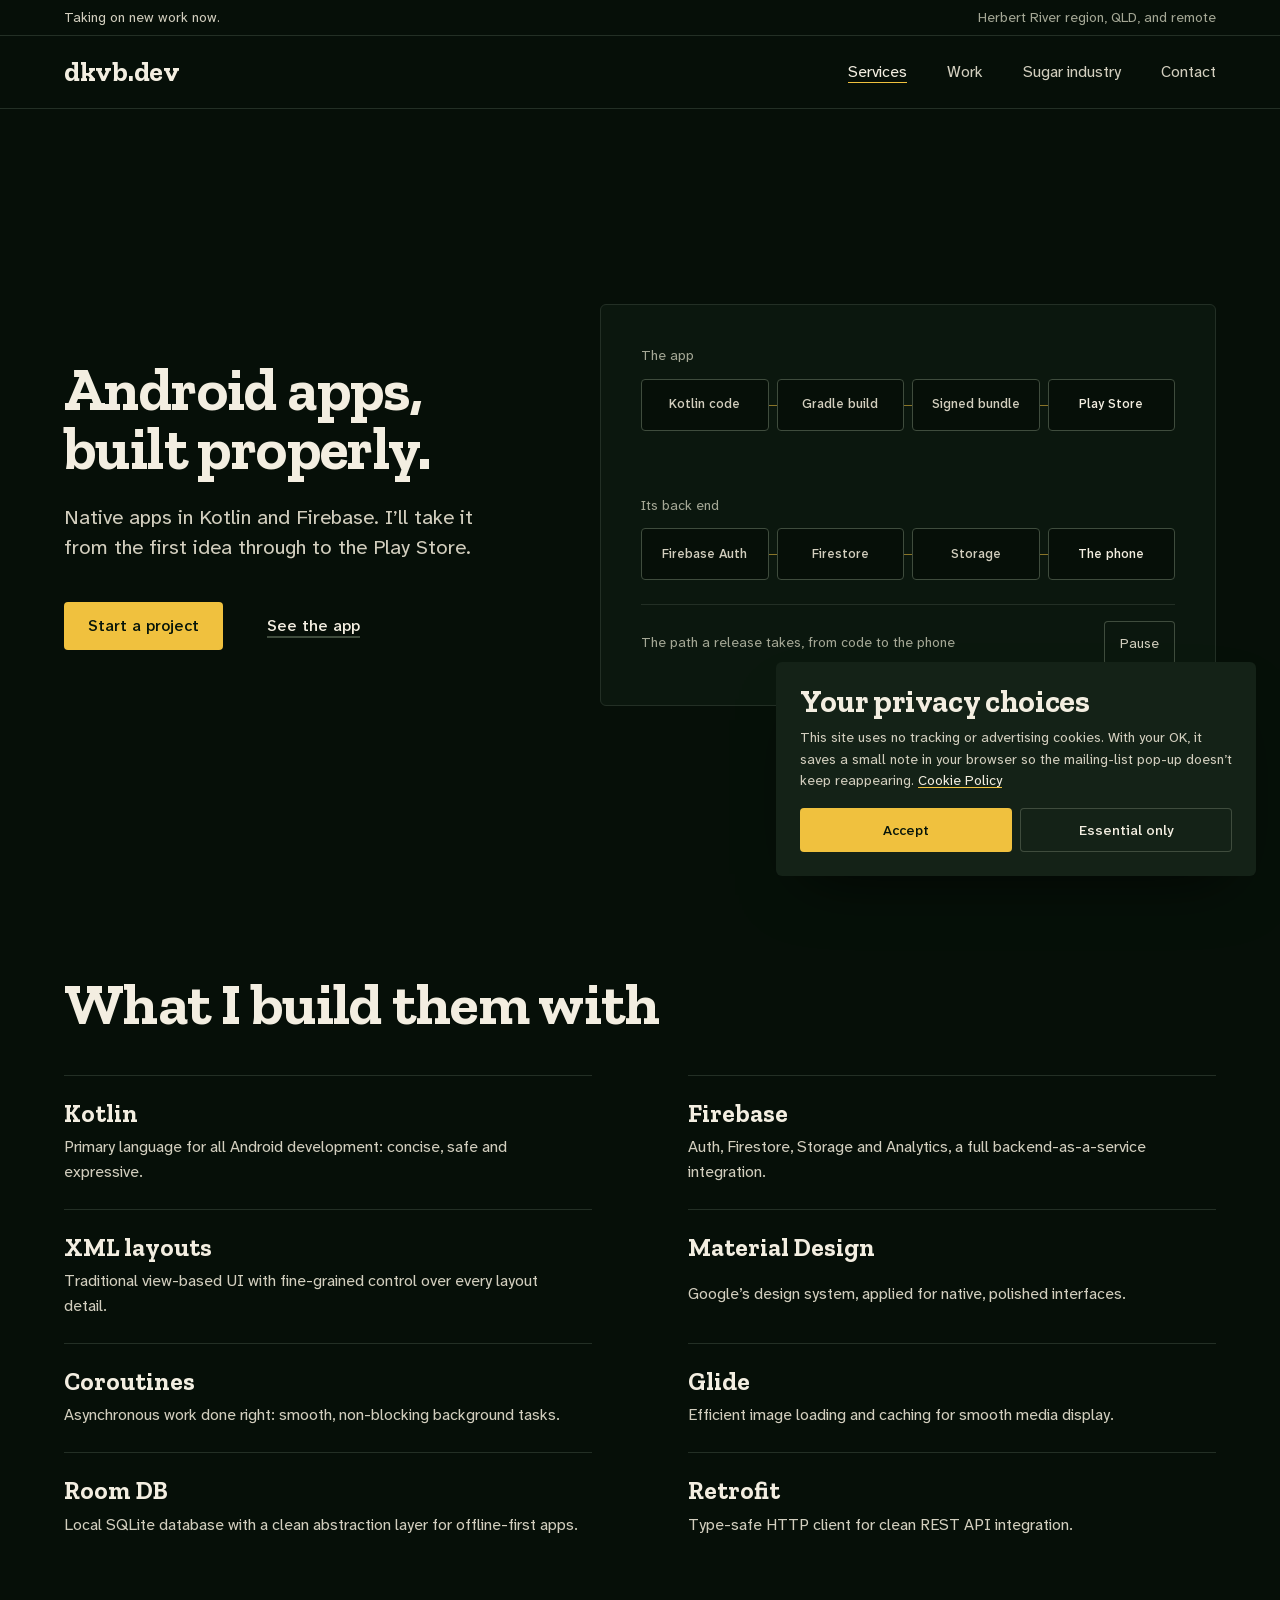
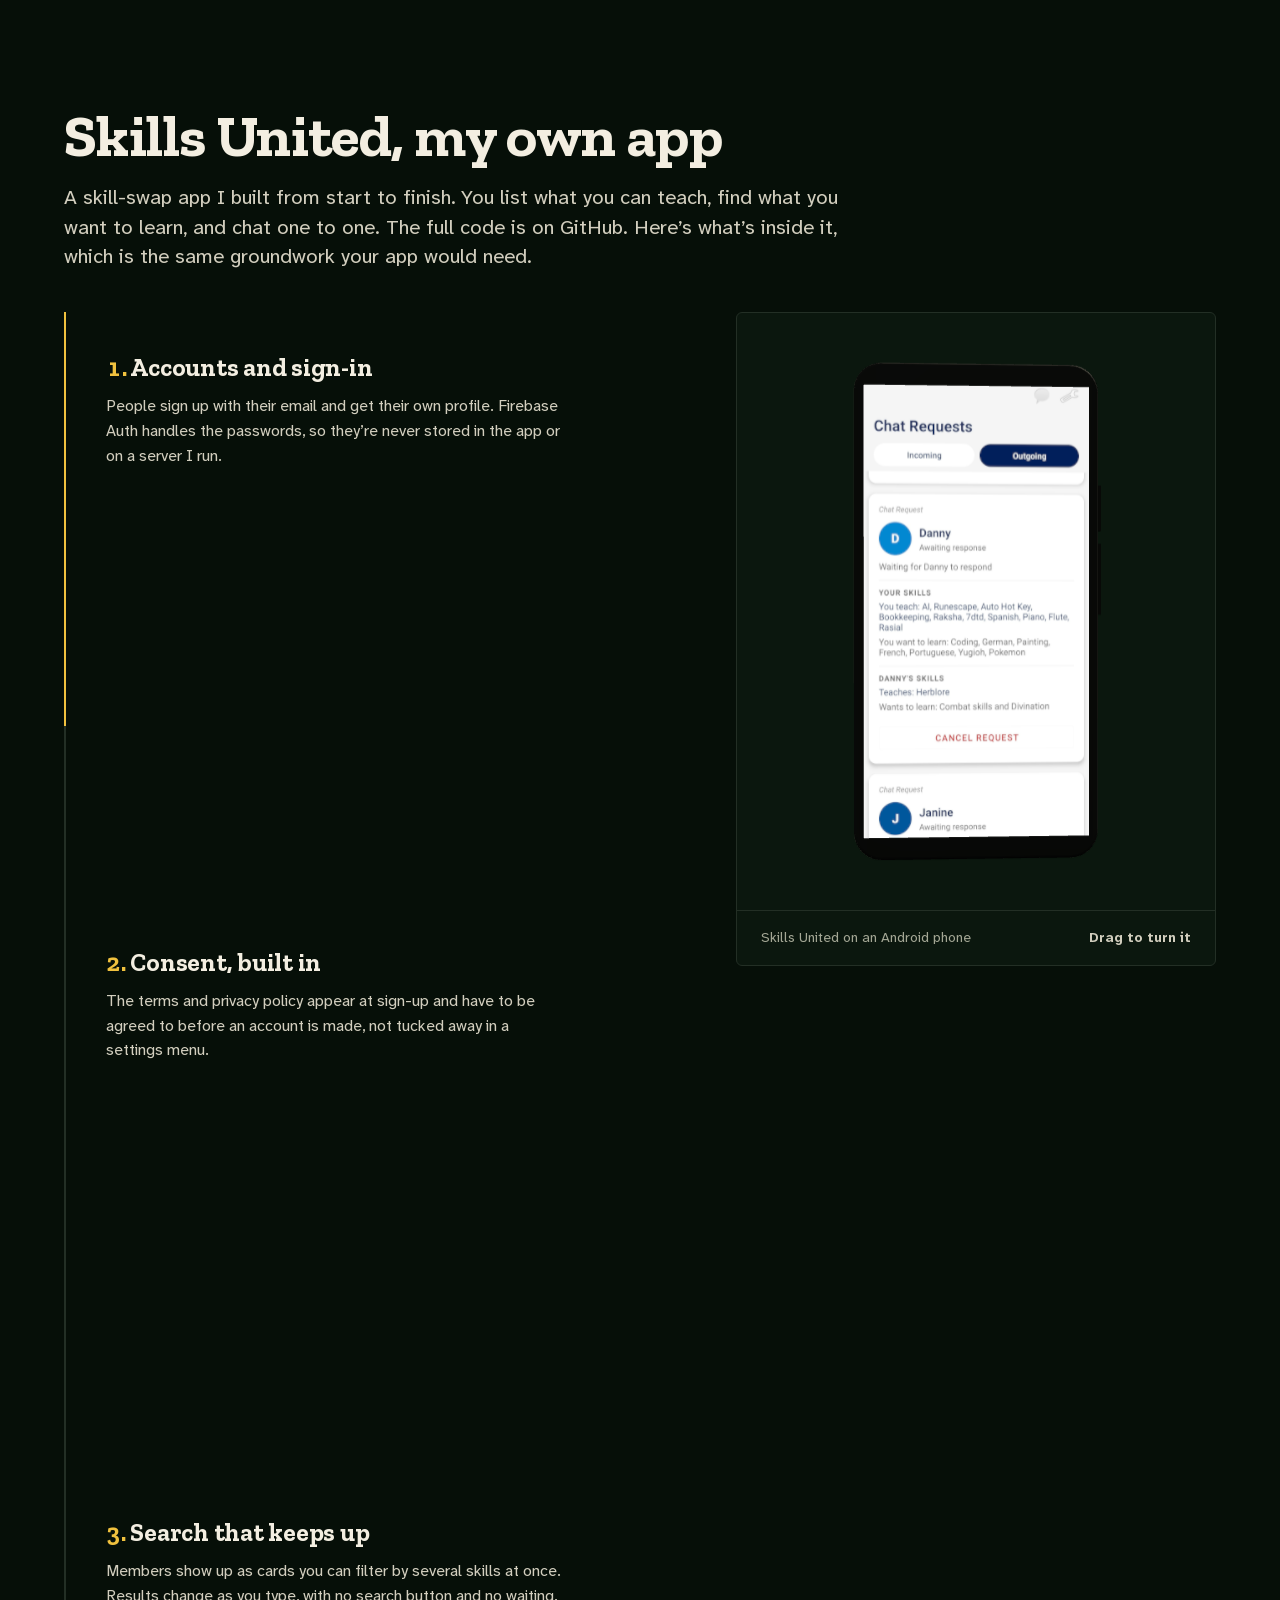
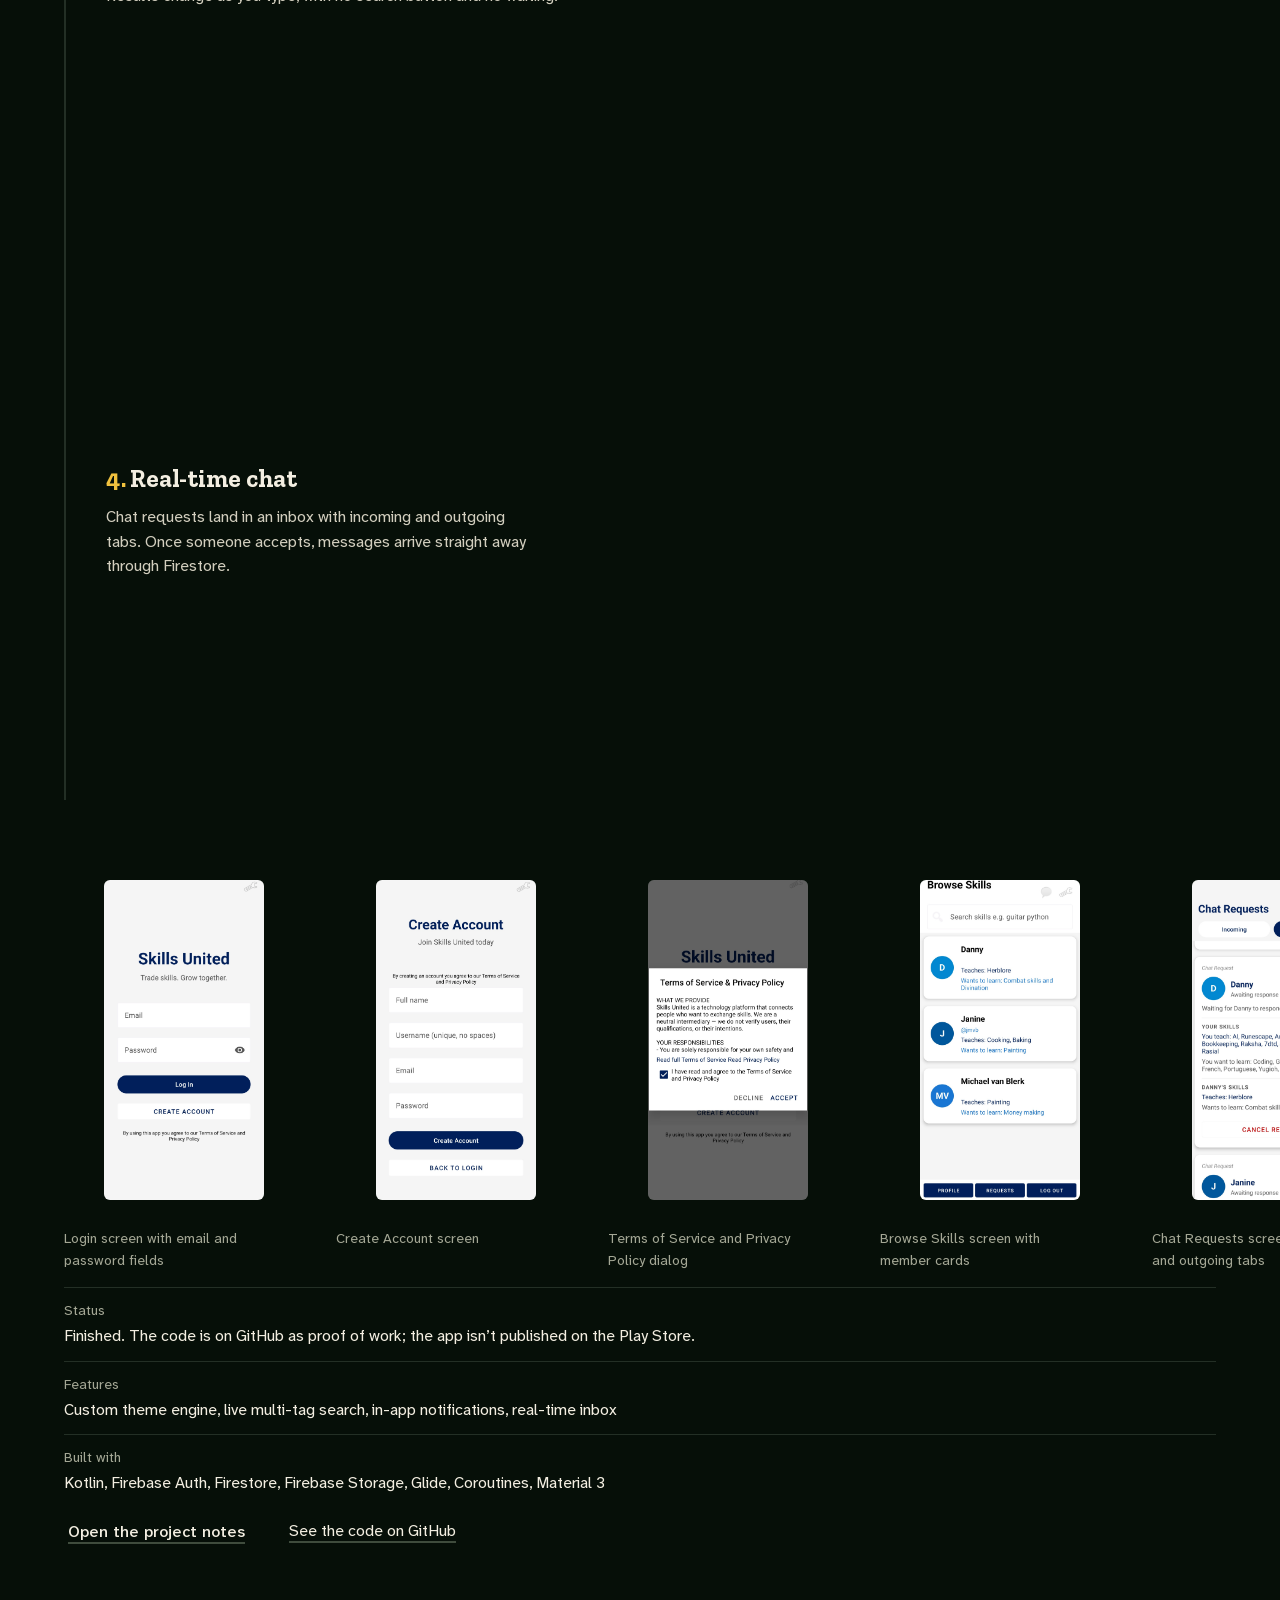
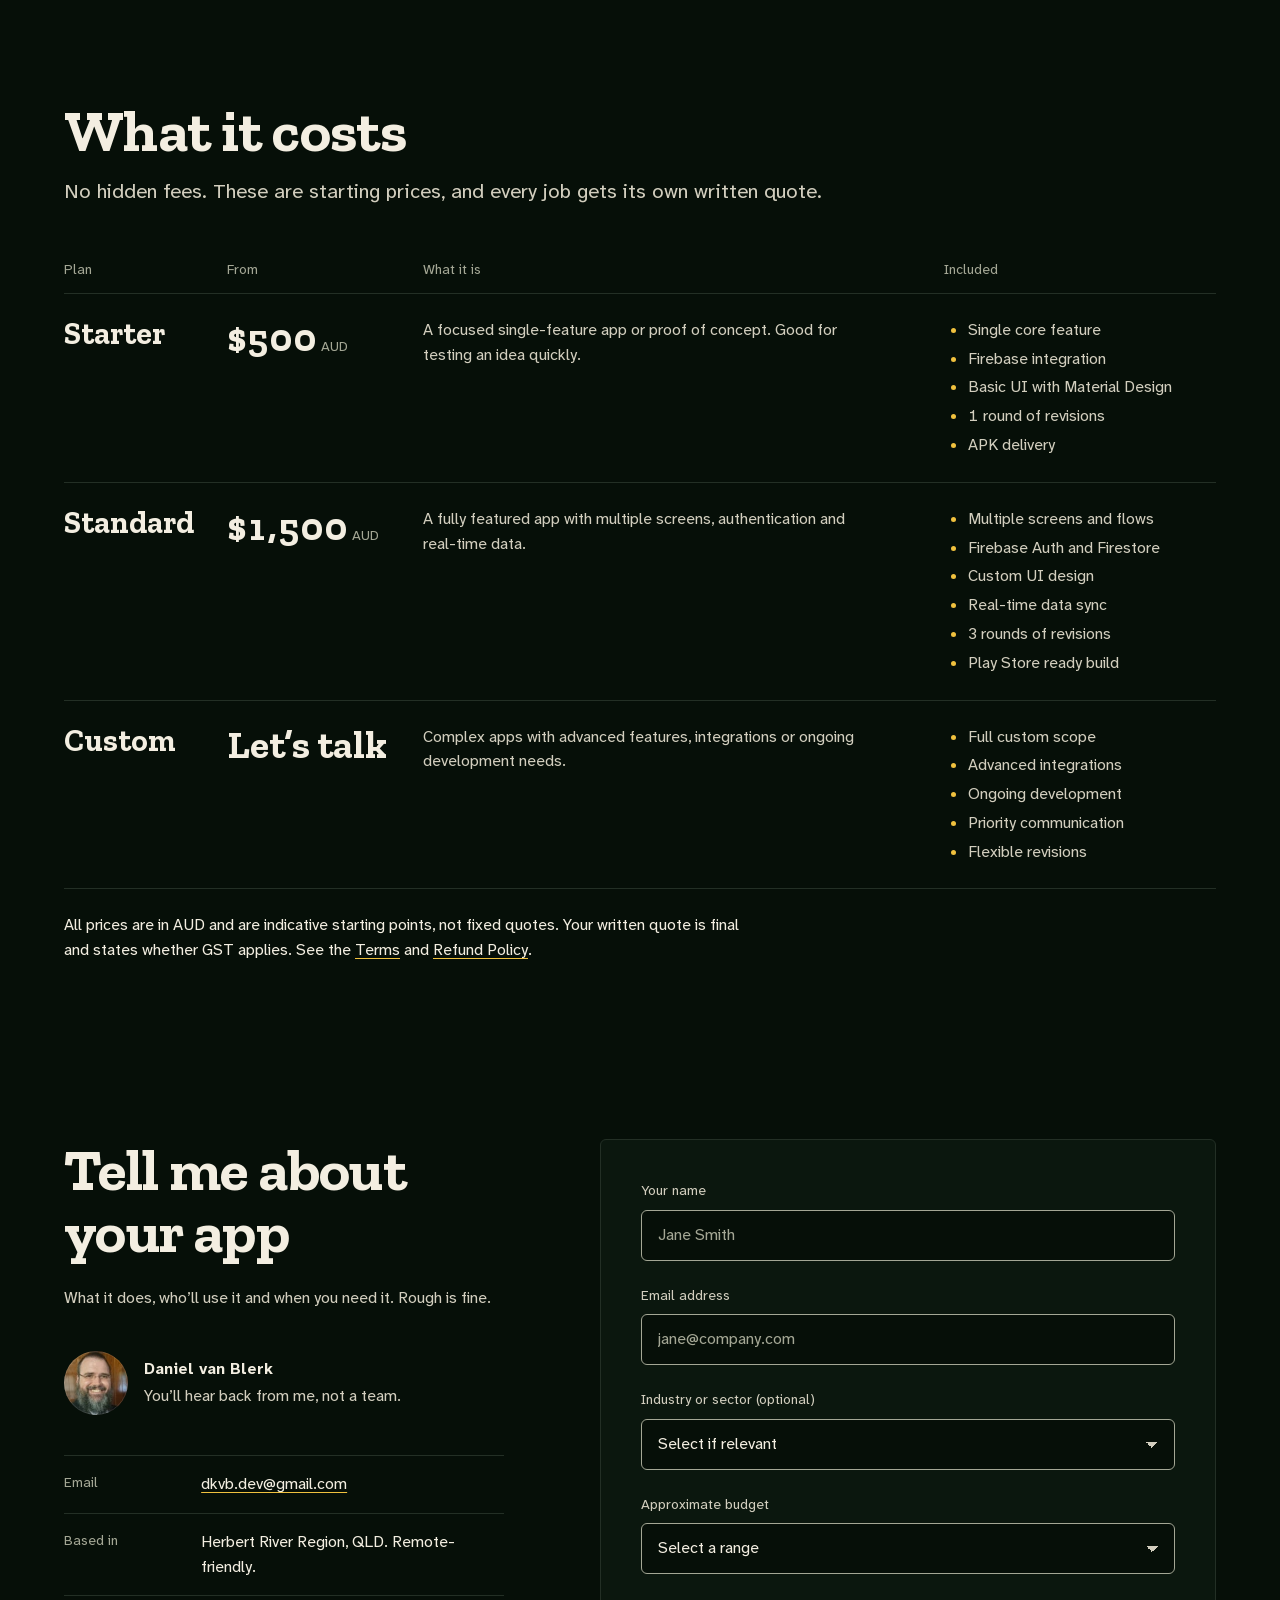
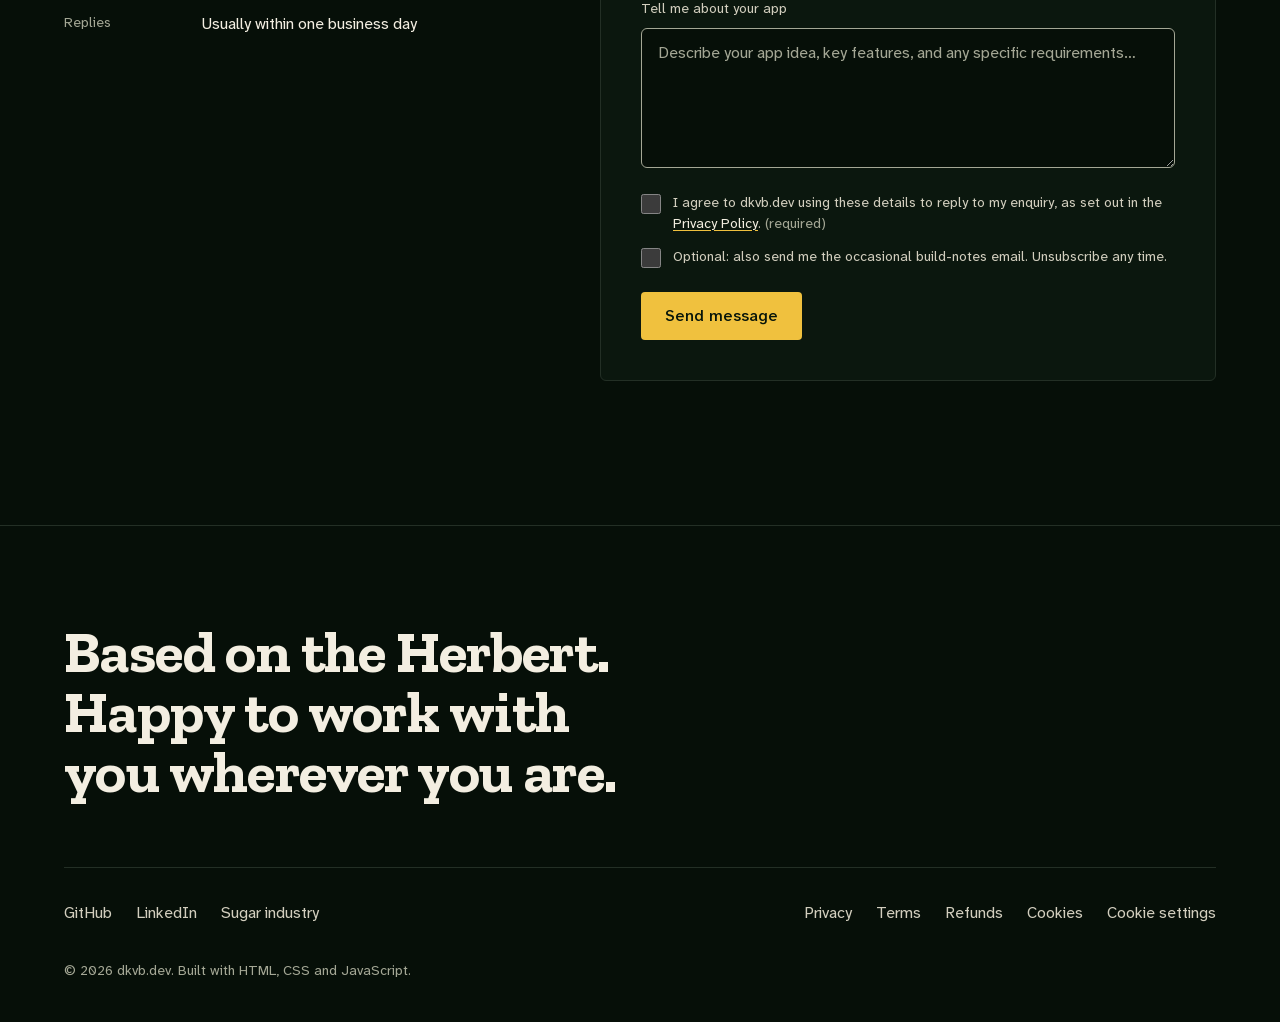
==== commit ac3af02a: "Add 3D service map and app walkthrough, final security and copy pass - Sugar page: Herbert River ter" ====
--- a/android-development.html
+++ b/android-development.html
@@ -4,16 +4,16 @@
 <meta charset="UTF-8">
 <meta name="viewport" content="width=device-width, initial-scale=1.0">
 <title>Android App Development | dkvb.dev</title>
-<meta name="description" content="Native Android app development by Dan Van Blerk, based in the Herbert River region, Queensland. Cost-effective freelance rates, no agency markups. Also offering front-end web, UI/UX design, and back-end development. Kotlin, Firebase, Jetpack Compose.">
+<meta name="description" content="Native Android apps in Kotlin and Firebase, from the first idea through to the Play Store. Built by Daniel van Blerk in Ingham, Queensland.">
 <meta name="keywords" content="Android developer Herbert River Region, Android app development Queensland, Kotlin developer Australia, Firebase, Jetpack Compose, cost-effective Android development Herbert River Region, affordable app developer Queensland, freelance rates Android Australia, no agency markup app development, mobile app developer Herbert River Region">
-<meta name="author" content="Dan Van Blerk">
+<meta name="author" content="Daniel van Blerk">
 <meta name="robots" content="index, follow">
 <meta name="theme-color" content="#0d1610">
 <link rel="canonical" href="https://dkvb.dev/android-development.html">
 <meta property="og:type" content="website">
 <meta property="og:url" content="https://dkvb.dev/android-development.html">
 <meta property="og:title" content="Android App Development, dkvb.dev">
-<meta property="og:description" content="Native Android app development with Kotlin and Firebase. Based in the Herbert River region, QLD, also offering front-end, UI/UX, and back-end development.">
+<meta property="og:description" content="Native Android apps in Kotlin and Firebase, built in Ingham, Queensland.">
 <meta property="og:image" content="https://dkvb.dev/og-preview.png">
 <meta property="og:image:width" content="1200">
 <meta property="og:image:height" content="630">
@@ -23,7 +23,7 @@
 <meta name="twitter:url" content="https://dkvb.dev/android-development.html">
 <meta name="twitter:image" content="https://dkvb.dev/og-preview.png">
 <meta name="twitter:title" content="Android App Development, dkvb.dev">
-<meta name="twitter:description" content="Android app development with Kotlin and Firebase. Based in the Herbert River region, QLD, Australia.">
+<meta name="twitter:description" content="Native Android apps in Kotlin and Firebase, built in Ingham, Queensland.">
 <meta name="geo.region" content="AU-QLD">
 <meta name="geo.position" content="-19.2576;146.8178">
 <meta name="ICBM" content="-19.2576, 146.8178">
@@ -43,6 +43,7 @@
   img-src 'self' https://dkvb.dev data:;
   connect-src 'self' https://formspree.io;
   base-uri 'self';
+  object-src 'none';
   form-action 'self' https://formspree.io;
 ">
 <script type="application/ld+json">
@@ -52,10 +53,10 @@
   "name": "Android App Development",
   "provider": {
     "@type": "Person",
-    "name": "Dan Van Blerk",
+    "name": "Daniel van Blerk",
     "url": "https://dkvb.dev"
   },
-  "description": "Native Android app development using Kotlin, Jetpack Compose, and Firebase.",
+  "description": "Native Android apps built in Kotlin with Firebase.",
   "areaServed": "AU",
   "serviceType": "Android App Development"
 }
@@ -63,6 +64,7 @@
 <link rel="stylesheet" href="assets/dkvb.css">
 <link rel="stylesheet" href="assets/diagrams.css">
 <script src="assets/motion.js"></script>
+<script type="importmap">{"imports": {"three": "./assets/vendor/three/three.module.min.js"}}</script>
 </head>
 <body>
 <a href="#main-content" class="skip-link">Skip to main content</a>
@@ -116,7 +118,24 @@
 
 <section class="section" id="portfolio">
   <div class="container">
-    <div class="head reveal"><h2>Skills United, my own app</h2><p class="lead">A skill-swap app I built from start to finish. You list what you can teach, find what you want to learn, and chat one to one. The full code is on GitHub.</p></div>
+    <div class="head reveal"><h2>Skills United, my own app</h2><p class="lead">A skill-swap app I built from start to finish. You list what you can teach, find what you want to learn, and chat one to one. The full code is on GitHub. Here’s what’s inside it, which is the same groundwork your app would need.</p></div>
+    <div class="su-walk">
+      <ol class="su-steps">
+        <li class="su-step" data-screen="0"><h3>Accounts and sign-in</h3><p>People sign up with their email and get their own profile. Firebase Auth handles the passwords, so they’re never stored in the app or on a server I run.</p></li>
+        <li class="su-step" data-screen="1"><h3>Consent, built in</h3><p>The terms and privacy policy appear at sign-up and have to be agreed to before an account is made, not tucked away in a settings menu.</p></li>
+        <li class="su-step" data-screen="2"><h3>Search that keeps up</h3><p>Members show up as cards you can filter by several skills at once. Results change as you type, with no search button and no waiting.</p></li>
+        <li class="su-step" data-screen="3"><h3>Real-time chat</h3><p>Chat requests land in an inbox with incoming and outgoing tabs. Once someone accepts, messages arrive straight away through Firestore.</p></li>
+      </ol>
+      <div class="su-phone">
+        <figure class="model3d model3d--phone" data-3d="phone" data-steps=".su-step" data-src="assets/3d/phone.glb" data-screens="assets/skills-united/screenshot2.jpg|assets/skills-united/screenshot3.jpg|assets/skills-united/screenshot4.jpg|assets/skills-united/screenshot5.jpg" data-label="A phone running Skills United. It shows the screen for each part of the app as you scroll past it. Use the left and right arrow keys to turn it.">
+          <div class="model3d-frame">
+            <img class="model3d-still" src="assets/3d/phone.jpg" width="800" height="1000" loading="lazy" alt="A phone running Skills United, showing the Browse Skills screen with member cards">
+            <div class="model3d-stage" aria-hidden="true"></div>
+          </div>
+          <figcaption><span>Skills United on an Android phone</span><span class="model3d-hint">Drag to turn it</span></figcaption>
+        </figure>
+      </div>
+    </div>
   </div>
   <ul class="rail" tabindex="0" aria-label="Skills United screens">
       <li><figure class="screen shot-top" data-slot="su-1" data-kind="product" data-alt="Login screen with email and password fields"><img src="assets/skills-united/screenshot1.jpg" width="1080" height="2126" alt="Login screen with email and password fields" loading="lazy" decoding="async"></figure><p class="caption">Login screen with email and password fields</p></li>
@@ -228,6 +247,7 @@
       </div>
       <button type="submit" class="btn btn--primary btn-submit">Send message</button>
       <div class="form-success" id="formSuccess" role="status" aria-live="polite">Message sent, thanks! I aim to reply within one business day.</div>
+      <p class="form-error" id="formError" role="alert" hidden>That didn’t send. Please try again, or email me at <a href="mailto:dkvb.dev@gmail.com">dkvb.dev@gmail.com</a>.</p>
     </form>
   </div>
 </section>
@@ -326,13 +346,14 @@
     const res = await fetch('https://formspree.io/f/mkoyqapk', {
       method: 'POST', headers: { 'Accept': 'application/json' }, body: new FormData(this)
     });
-    if (res.ok) { document.getElementById('formSuccess').classList.add('visible'); this.reset(); }
-    else { alert('Something went wrong. Please email me directly at dkvb.dev@gmail.com'); }
-  } catch { alert('Something went wrong. Please email me directly at dkvb.dev@gmail.com'); }
+    if (res.ok) { document.getElementById('formError').hidden = true; document.getElementById('formSuccess').classList.add('visible'); this.reset(); }
+    else { document.getElementById('formError').hidden = false; }
+  } catch { document.getElementById('formError').hidden = false; }
   btn.textContent = 'Send message'; btn.disabled = false;
 });
 </script>
 <script src="assets/site.js" defer></script>
 <script src="assets/mailing-list.js" defer></script>
+<script type="module" src="assets/scene3d.js"></script>
 </body>
 </html>
--- a/assets/dkvb.css
+++ b/assets/dkvb.css
@@ -535,3 +535,60 @@
 /* a button and a text link side by side share one baseline, height and underline */
 .actions { align-items: center; }
 .actions .text-link { display: inline-flex; align-items: center; min-height: 48px; text-decoration-thickness: 2px; text-underline-offset: 0.3em; }
+
+/* ── 3D figures (scene3d.js): the Blender still shows until the 3D is ready, and stays if it can't run ── */
+.model3d { position: relative; margin: 0; border: var(--rule-hair) solid var(--color-rule); border-radius: var(--radius-card); background: var(--color-paper-2); overflow: hidden; }
+.model3d-frame { position: relative; aspect-ratio: 4 / 3; }
+.model3d--terrain .model3d-frame { aspect-ratio: 16 / 10; }
+.model3d--phone .model3d-frame { aspect-ratio: 4 / 5; max-height: 600px; margin-inline: auto; }
+.model3d-still { position: absolute; inset: 0; width: 100%; height: 100%; object-fit: cover; }
+.model3d-stage { position: absolute; inset: 0; touch-action: pan-y; cursor: grab; }
+.model3d-stage:active { cursor: grabbing; }
+.model3d-stage canvas { display: block; width: 100%; height: 100%; }
+.model3d.is-live .model3d-still { visibility: hidden; }
+.model3d-labels { position: absolute; inset: 0; pointer-events: none; overflow: hidden; }
+.model3d:not(.is-live) .model3d-labels, .model3d:not(.is-live) .model3d-hint { display: none; }
+.model3d-place { position: absolute; left: 0; top: 0; display: inline-flex; align-items: center; gap: var(--space-2xs); margin: -0.75em 0 0 -5px; padding: var(--space-3xs) var(--space-xs) var(--space-3xs) var(--space-2xs); border-radius: var(--radius-pill); background: color-mix(in oklab, var(--color-paper) 78%, transparent); font-size: var(--text-sm); font-weight: 700; color: var(--color-ink); white-space: nowrap; transition: opacity var(--dur-short) var(--ease-out); }
+.model3d-place::before { content: ""; width: 8px; height: 8px; border-radius: 50%; background: var(--color-ink); flex: none; }
+.model3d-place.is-home::before { background: var(--color-accent); }
+.model3d figcaption { display: flex; flex-wrap: wrap; align-items: center; justify-content: space-between; gap: var(--space-sm) var(--space-lg); padding: var(--space-md) var(--space-lg); border-top: var(--rule-hair) solid var(--color-rule); }
+.model3d-hint { color: var(--color-ink-2); font-weight: 700; }
+.model3d:focus-visible { outline: 2px solid var(--color-focus); outline-offset: 3px; }
+.su-intro { display: grid; grid-template-columns: minmax(0, 7fr) minmax(0, 5fr); gap: var(--space-2xl); align-items: center; margin-bottom: var(--space-xl); }
+.su-intro .head { margin-bottom: 0; }
+@media (max-width: 60rem) { .su-intro { grid-template-columns: minmax(0, 1fr); } .model3d--phone .model3d-frame { max-height: 480px; } }
+@media (max-width: 40rem) { .model3d figcaption { padding: var(--space-sm) var(--space-md); } .model3d-place { font-size: var(--text-xs); } }
+@media (max-width: 40rem) {
+  .model3d--terrain .model3d-frame { aspect-ratio: 1 / 1; }
+}
+.model3d-place.is-flip { flex-direction: row-reverse; padding: var(--space-3xs) var(--space-2xs) var(--space-3xs) var(--space-xs); }
+/* sugar page: the terrain is the service-area map inside "Someone you can actually call" */
+.local > .model3d--map { grid-column: 1 / -1; margin-top: calc(var(--space-xl) * -1); }
+.model3d--map figcaption { display: grid; gap: var(--space-2xs); justify-content: stretch; }
+.model3d--map figcaption b { color: var(--color-ink); }
+.model3d-credit { color: var(--color-ink-2); font-size: var(--text-sm); }
+.model3d-credit .model3d-hint { font-weight: 700; }
+
+/* Android page: Skills United walkthrough. The steps scroll past a pinned phone that shows each one. */
+.su-walk { display: grid; grid-template-columns: minmax(0, 6fr) minmax(0, 5fr); gap: var(--space-3xl); align-items: start; margin-bottom: var(--space-2xl); }
+.su-steps { list-style: none; margin: 0; padding: 0; counter-reset: su; }
+.su-step { counter-increment: su; min-height: 62vh; display: flex; flex-direction: column; justify-content: center; padding-left: var(--space-xl); border-left: 2px solid var(--color-rule); transition: border-color var(--dur-short) var(--ease-out), opacity var(--dur-short) var(--ease-out); }
+.su-step:first-child { min-height: 46vh; justify-content: flex-start; padding-top: var(--space-xl); }
+.su-step h3 { font-size: var(--text-xl, 1.4rem); margin: 0 0 var(--space-sm); }
+.su-step h3::before { content: counter(su) ". "; color: var(--color-accent); }
+.su-step p { max-width: 46ch; color: var(--color-ink-2); margin: 0; }
+.su-walk.is-live .su-step { opacity: 0.5; }
+.su-walk.is-live .su-step.is-active { opacity: 1; border-left-color: var(--color-accent); }
+.su-phone { position: sticky; top: calc(var(--header-h) + var(--space-lg)); }
+.su-phone .model3d--phone .model3d-frame { max-height: min(600px, calc(100svh - var(--header-h) - 9rem)); }
+@media (max-width: 60rem) {
+  .su-walk { grid-template-columns: minmax(0, 1fr); gap: 0; }
+  .su-phone { order: -1; top: var(--header-h); z-index: var(--z-raised); background: var(--color-paper); padding-block: var(--space-sm); }
+  .su-phone .model3d--phone .model3d-frame { max-height: 42svh; }
+  .su-phone figcaption { display: none; }
+  .su-step, .su-step:first-child { min-height: 45svh; justify-content: flex-start; padding-top: var(--space-lg); }
+  .su-step:last-child { min-height: 0; padding-bottom: var(--space-xl); }
+}
+
+.form-error { padding: var(--space-md); border-radius: var(--radius-card); border: var(--rule-hair) solid var(--color-error); color: var(--color-ink); margin: 0; }
+.form-error[hidden] { display: none; }
